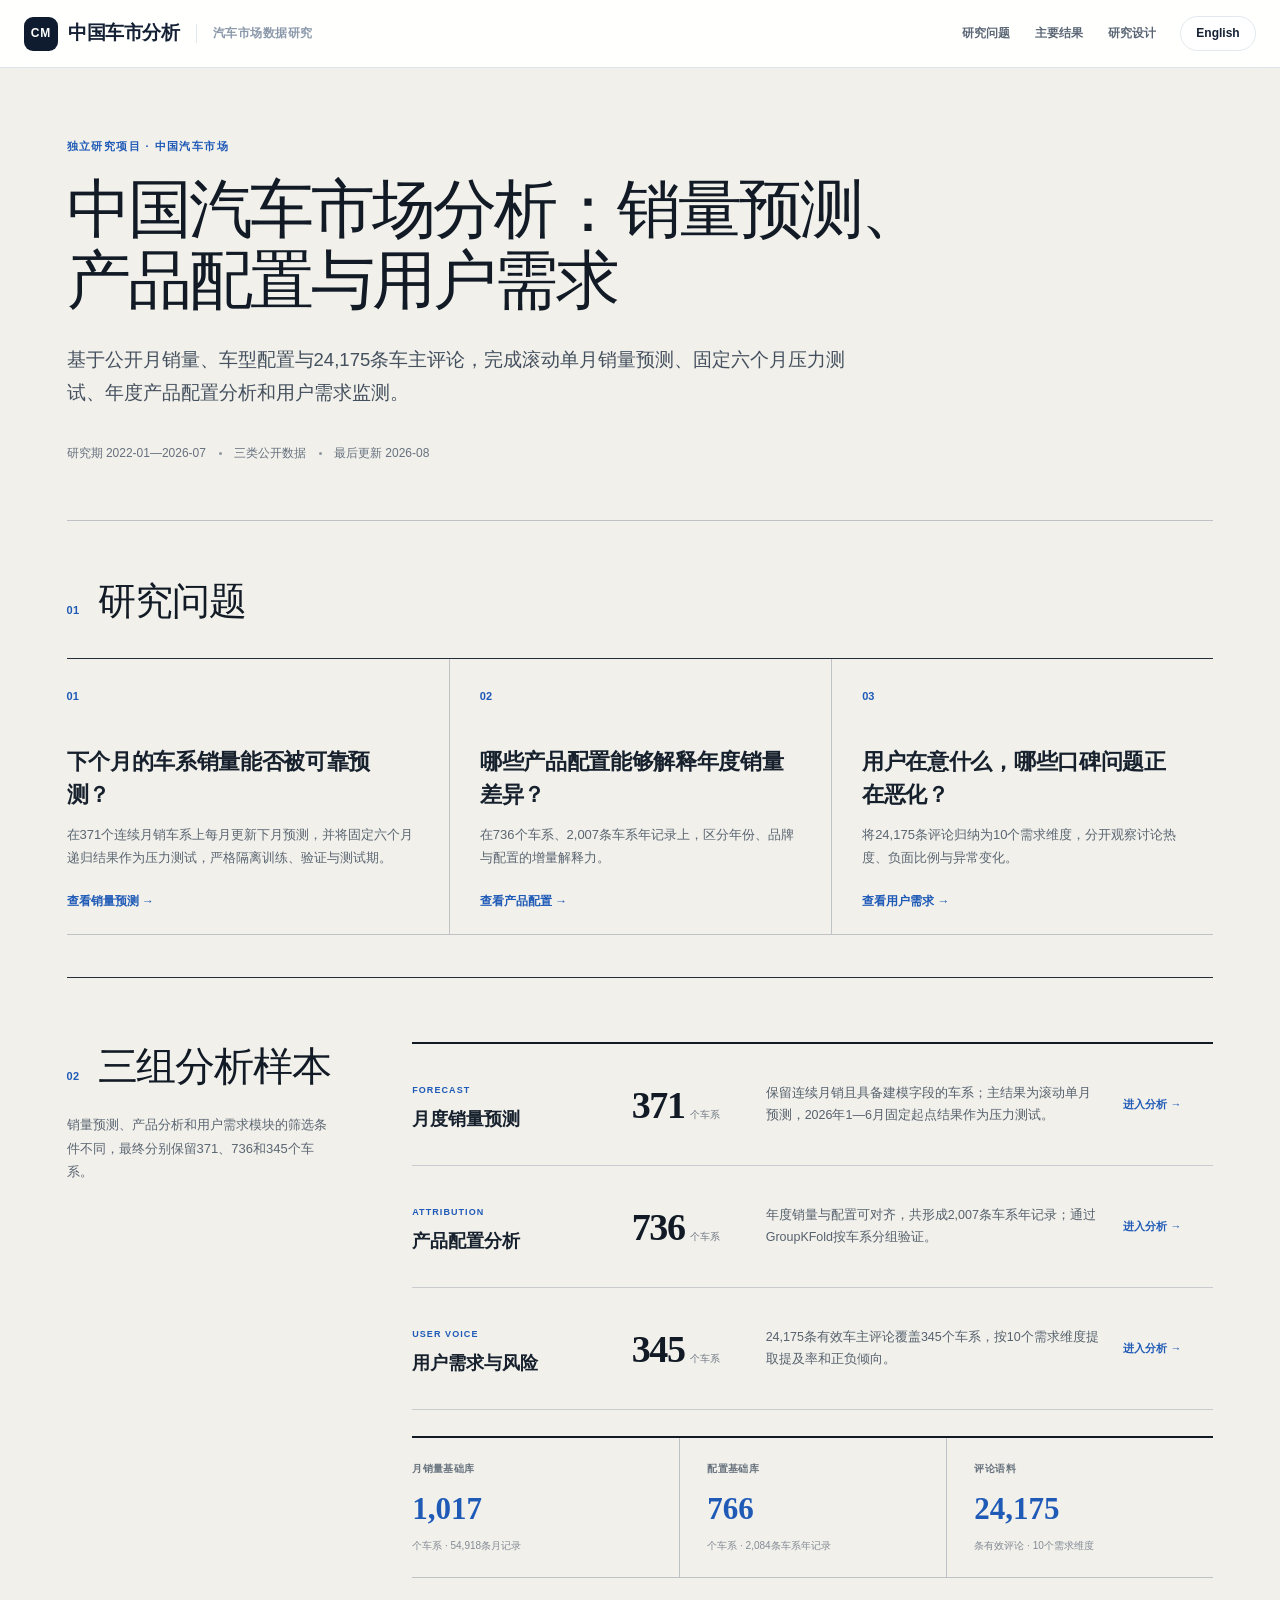
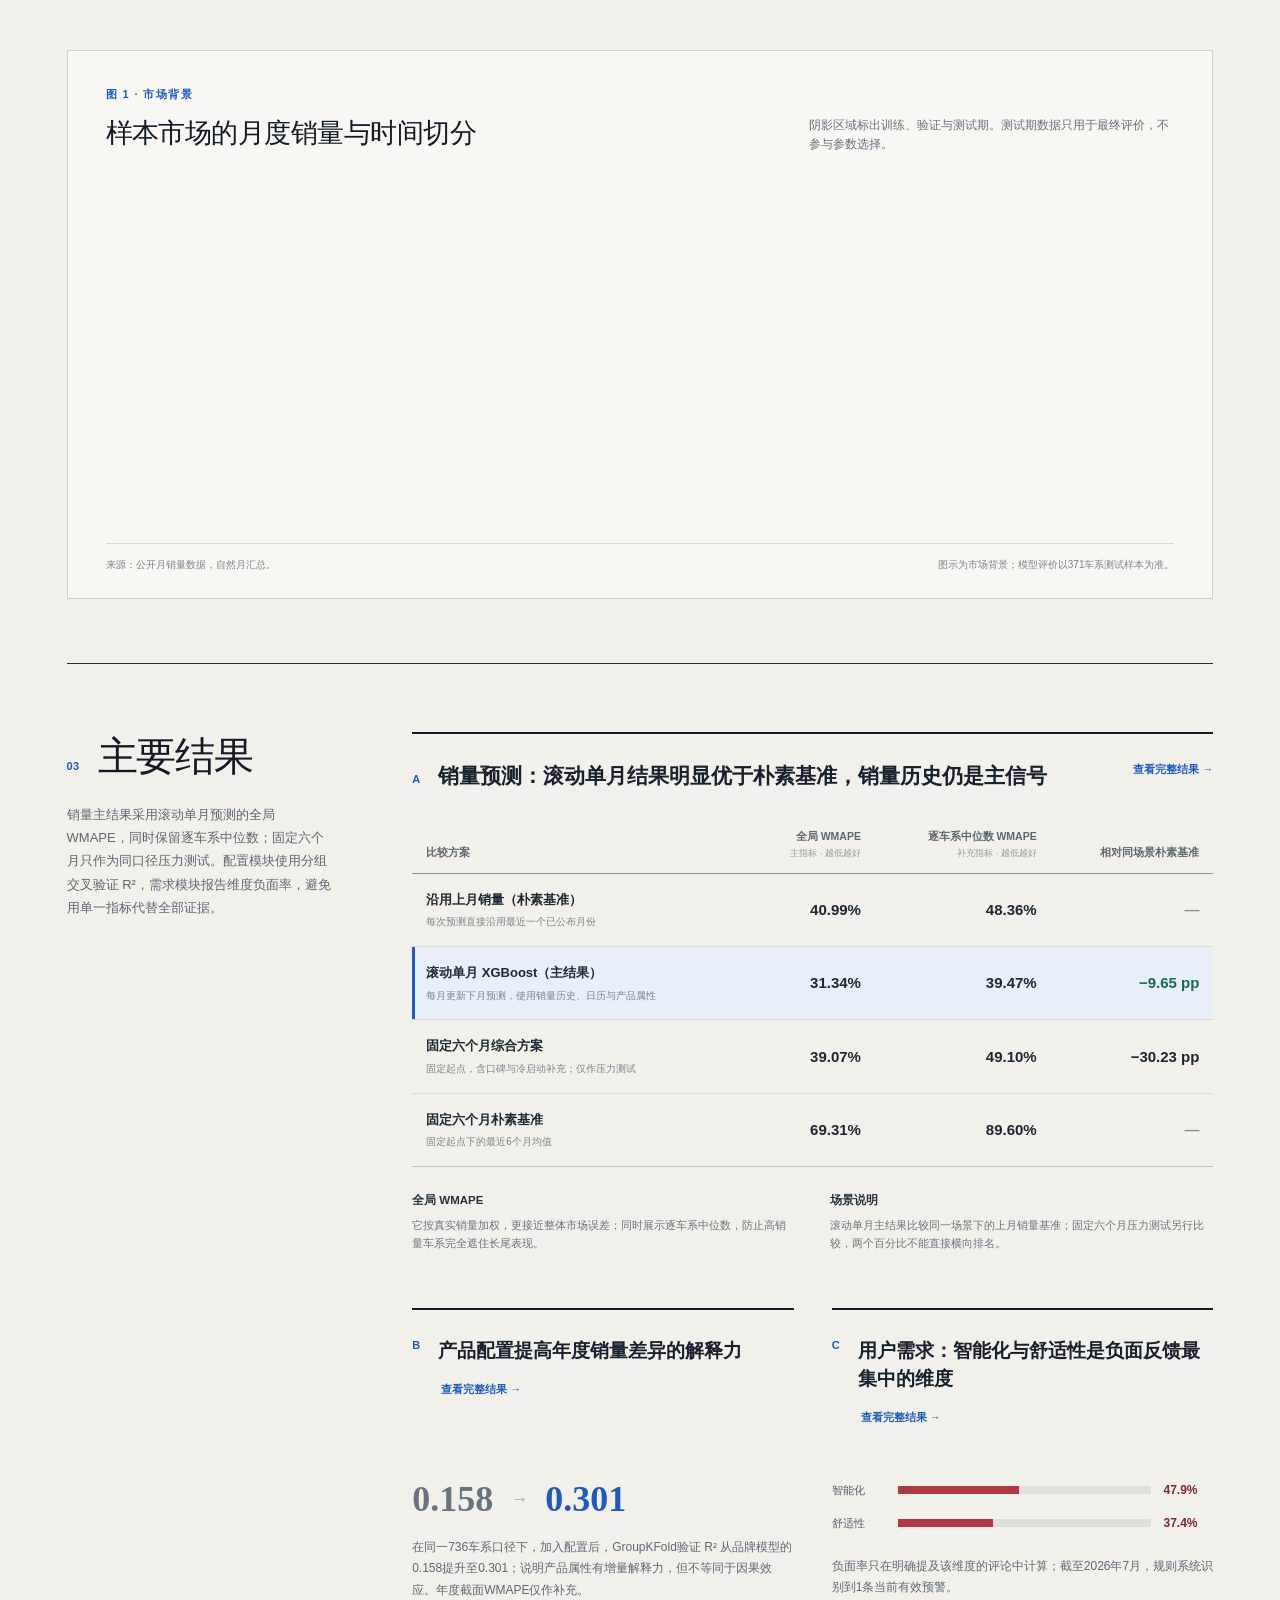
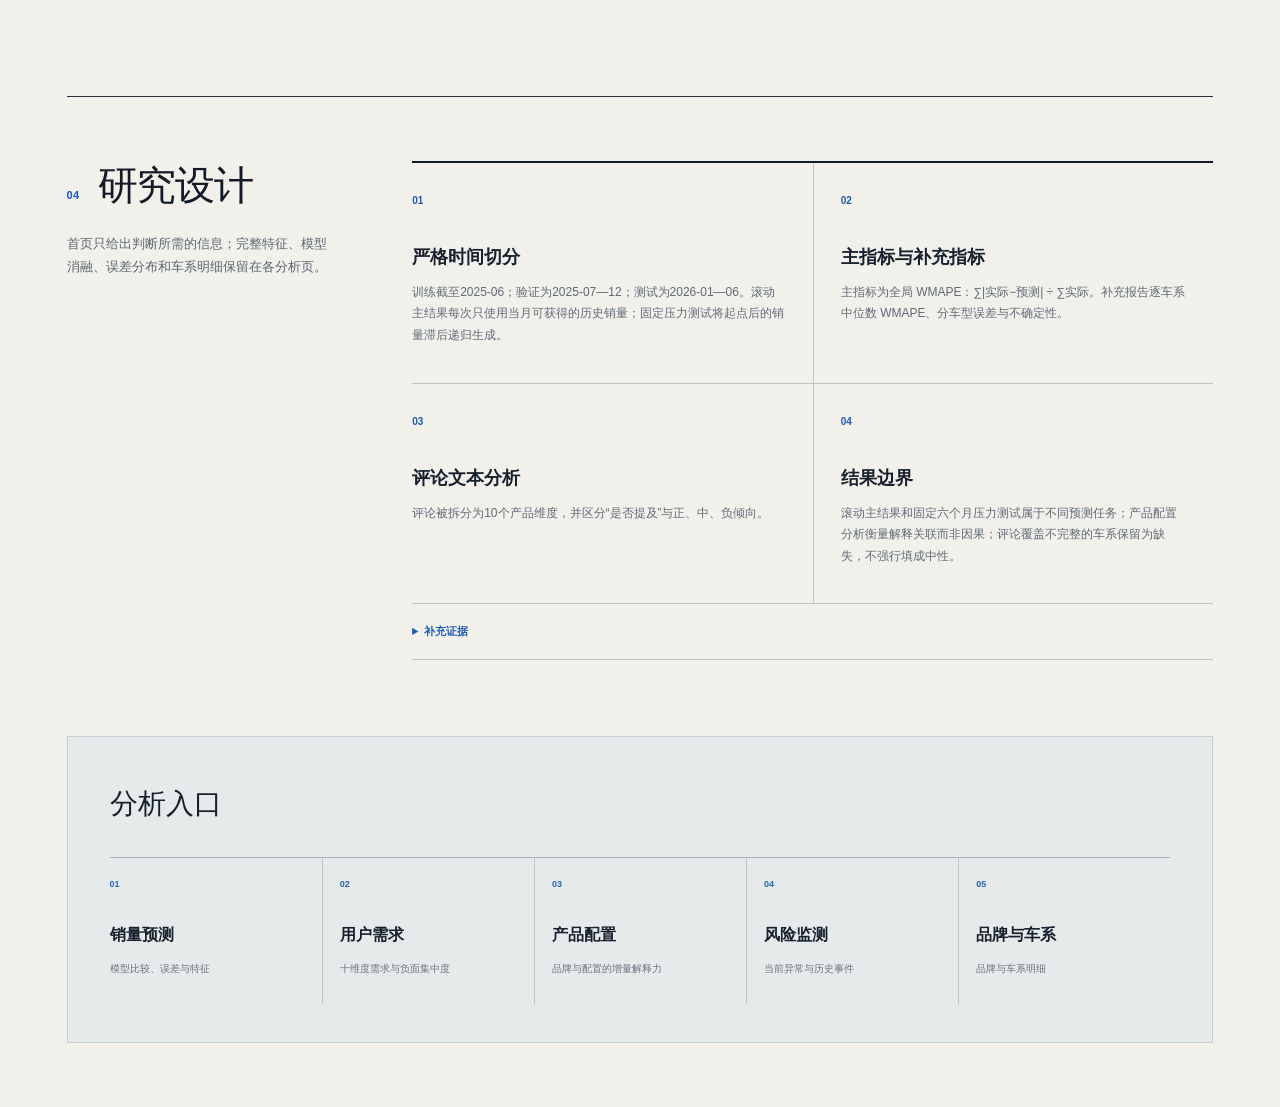
==== app/index.html @ b0cd70a8 "docs: align project outputs with rolling forecast results" ====
<!doctype html>
<html lang="zh-CN">
<head>
  <meta charset="utf-8">
  <meta name="viewport" content="width=device-width, initial-scale=1">
  <meta name="description" content="中国汽车市场分析：销量预测、产品配置与用户需求">
  <title>中国车市分析 · 决策概览</title>
  <link rel="stylesheet" href="static/css/style.css?v=20260829-1">
  <style>[data-i18n]{visibility:hidden}</style>
</head>
<body class="home-page">
  <header class="topbar">
    <div class="brand">中国车市分析</div>
    <div class="brand-sub" data-i18n="brand_sub">汽车市场数据研究</div>
    <div class="top-actions">
      <nav class="home-topnav" aria-label="Overview sections">
        <a href="#question-title" data-i18n="home_top_questions">研究问题</a>
        <a href="#results-title" data-i18n="home_top_results">主要结果</a>
        <a href="#method-title" data-i18n="home_top_methods">研究设计</a>
      </nav>
      <button id="langSwitch" class="lang-switch">English</button>
    </div>
  </header>
  <div class="layout">
    <nav class="sidebar" aria-label="Primary navigation"></nav>
    <main class="content home-content">
      <section class="home-intro" aria-labelledby="home-title">
        <div class="home-intro-copy">
          <p class="home-label" data-i18n="home_label">独立研究项目 · 中国汽车市场</p>
          <h1 id="home-title" data-i18n="home_title">中国汽车市场分析：销量预测、产品配置与用户需求</h1>
          <p class="home-deck" data-i18n="home_deck">基于公开月销量、车型配置与24,175条车主评论，完成滚动单月销量预测、固定六个月压力测试、年度产品配置分析和用户需求监测。</p>
          <div class="home-meta-line" aria-label="Project scope">
            <span data-i18n="home_meta_period">研究期 2022-01—2026-07</span>
            <span data-i18n="home_meta_sources">三类公开数据</span>
            <span data-i18n="home_meta_updated">最后更新 2026-08</span>
          </div>
        </div>
      </section>

      <section class="home-questions" aria-labelledby="question-title">
        <div class="home-section-heading">
          <h2 id="question-title"><span class="home-heading-no" aria-hidden="true">01</span><span data-i18n="home_questions_title">研究问题</span></h2>
        </div>
        <div class="home-question-grid">
          <a class="home-question" href="forecast.html">
            <span class="home-question-no">01</span>
            <h3 data-i18n="home_q1_title">下个月的车系销量能否被可靠预测？</h3>
            <p data-i18n="home_q1_body">在371个连续月销车系上每月更新下月预测，并将固定六个月递归结果作为压力测试，严格隔离训练、验证与测试期。</p>
            <span class="home-question-link" data-i18n="home_q1_link">查看销量预测 →</span>
          </a>
          <a class="home-question" href="attribution.html">
            <span class="home-question-no">02</span>
            <h3 data-i18n="home_q2_title">哪些产品配置能够解释年度销量差异？</h3>
            <p data-i18n="home_q2_body">在736个车系、2,007条车系年记录上，区分年份、品牌与配置的增量解释力。</p>
            <span class="home-question-link" data-i18n="home_q2_link">查看产品配置 →</span>
          </a>
          <a class="home-question" href="absa.html">
            <span class="home-question-no">03</span>
            <h3 data-i18n="home_q3_title">用户在意什么，哪些口碑问题正在恶化？</h3>
            <p data-i18n="home_q3_body">将24,175条评论归纳为10个需求维度，分开观察讨论热度、负面比例与异常变化。</p>
            <span class="home-question-link" data-i18n="home_q3_link">查看用户需求 →</span>
          </a>
        </div>
      </section>

      <section class="home-report-section" aria-labelledby="cohort-title">
        <div class="home-section-aside">
          <h2 id="cohort-title"><span class="home-heading-no" aria-hidden="true">02</span><span data-i18n="home_scope_title">三组分析样本</span></h2>
          <p data-i18n="home_scope_body">销量预测、产品分析和用户需求模块的筛选条件不同，最终分别保留371、736和345个车系。</p>
        </div>
        <div class="home-section-body">
          <div class="home-cohort-list">
            <article class="home-cohort-row">
              <div class="home-cohort-name"><span>FORECAST</span><h3 data-i18n="home_cohort_forecast">月度销量预测</h3></div>
              <div class="home-cohort-count"><strong id="cohort-forecast">—</strong><span data-i18n="home_series_unit">个车系</span></div>
              <p data-i18n="home_cohort_forecast_rule">保留连续月销且具备建模字段的车系；主结果为滚动单月预测，2026年1—6月固定起点结果作为压力测试。</p>
              <a href="forecast.html" data-i18n="home_read_analysis">进入分析 →</a>
            </article>
            <article class="home-cohort-row">
              <div class="home-cohort-name"><span>ATTRIBUTION</span><h3 data-i18n="home_cohort_attribution">产品配置分析</h3></div>
              <div class="home-cohort-count"><strong id="cohort-attribution">—</strong><span data-i18n="home_series_unit">个车系</span></div>
              <p data-i18n="home_cohort_attribution_rule">年度销量与配置可对齐，共形成2,007条车系年记录；通过GroupKFold按车系分组验证。</p>
              <a href="attribution.html" data-i18n="home_read_analysis">进入分析 →</a>
            </article>
            <article class="home-cohort-row">
              <div class="home-cohort-name"><span>USER VOICE</span><h3 data-i18n="home_cohort_reviews">用户需求与风险</h3></div>
              <div class="home-cohort-count"><strong id="cohort-reviews">—</strong><span data-i18n="home_series_unit">个车系</span></div>
              <p data-i18n="home_cohort_reviews_rule">24,175条有效车主评论覆盖345个车系，按10个需求维度提取提及率和正负倾向。</p>
              <a href="absa.html" data-i18n="home_read_analysis">进入分析 →</a>
            </article>
          </div>
          <div class="home-source-ledger" aria-label="Source data ledger">
            <div><span data-i18n="home_ledger_sales">月销量基础库</span><strong id="ledger-sales">—</strong><em data-i18n="home_ledger_sales_note">个车系 · 54,918条月记录</em></div>
            <div><span data-i18n="home_ledger_config">配置基础库</span><strong id="ledger-config">—</strong><em data-i18n="home_ledger_config_note">个车系 · 2,084条车系年记录</em></div>
            <div><span data-i18n="home_ledger_reviews">评论语料</span><strong id="ledger-review-count">—</strong><em data-i18n="home_ledger_reviews_note">条有效评论 · 10个需求维度</em></div>
          </div>
        </div>
      </section>

      <section class="home-figure" aria-labelledby="market-title">
        <div class="home-figure-head">
          <div>
            <p class="home-label" data-i18n="home_figure_label">图 1 · 市场背景</p>
            <h2 id="market-title" data-i18n="home_market_title">样本市场的月度销量与时间切分</h2>
          </div>
          <p data-i18n="home_market_note">阴影区域标出训练、验证与测试期。测试期数据只用于最终评价，不参与参数选择。</p>
        </div>
        <div id="chartTrend" class="home-chart" role="img" aria-label="Monthly sales with train validation and test periods"></div>
        <div class="home-figure-caption"><span data-i18n="home_market_source">来源：公开月销量数据，自然月汇总。</span><span data-i18n="home_market_scope">图示为市场背景；模型评价以371车系测试样本为准。</span></div>
      </section>

      <section class="home-report-section home-results" aria-labelledby="results-title">
        <div class="home-section-aside">
          <h2 id="results-title"><span class="home-heading-no" aria-hidden="true">03</span><span data-i18n="home_results_title">主要结果</span></h2>
          <p data-i18n="home_results_body">销量主结果采用滚动单月预测的全局 WMAPE，同时保留逐车系中位数；固定六个月只作为同口径压力测试。配置模块使用分组交叉验证 R²，需求模块报告维度负面率，避免用单一指标代替全部证据。</p>
        </div>
        <div class="home-section-body">
          <article class="home-result-block home-result-primary">
            <div class="home-result-heading">
              <div><span class="home-result-index">A</span><h3 data-i18n="home_result_forecast_title">销量预测：滚动单月结果明显优于朴素基准，销量历史仍是主信号</h3></div>
              <a href="forecast.html" data-i18n="home_view_detail">查看完整结果 →</a>
            </div>
            <div class="home-table-wrap">
              <table class="home-model-table">
                <thead><tr><th data-i18n="home_model_col">比较方案</th><th><span data-i18n="home_global_col">全局 WMAPE</span><small data-i18n="home_primary_lower">主指标 · 越低越好</small></th><th><span data-i18n="home_median_col">逐车系中位数 WMAPE</span><small data-i18n="home_supporting_lower">补充指标 · 越低越好</small></th><th data-i18n="home_change_col">相对基线</th></tr></thead>
                <tbody>
                  <tr><td><strong data-i18n="home_model_naive">沿用上月销量（朴素基准）</strong><span data-i18n="home_model_naive_note">每次预测直接沿用最近一个已公布月份</span></td><td id="model-naive-global">—</td><td id="model-naive-median">—</td><td class="home-neutral">—</td></tr>
                  <tr class="home-best-core"><td><strong data-i18n="home_model_baseline">滚动单月 XGBoost（主结果）</strong><span data-i18n="home_model_baseline_note">每月更新下月预测，使用销量历史、日历与产品属性</span></td><td id="model-base-global">—</td><td id="model-base-median">—</td><td id="model-base-gain">—</td></tr>
                  <tr><td><strong data-i18n="home_model_stress">固定六个月综合方案</strong><span data-i18n="home_model_stress_note">固定起点，含口碑与冷启动补充；仅作压力测试</span></td><td id="model-core-global">—</td><td id="model-core-median">—</td><td id="model-core-gain">—</td></tr>
                  <tr><td><strong data-i18n="home_model_stress_naive">固定六个月朴素基准</strong><span data-i18n="home_model_stress_naive_note">固定起点下的最近6个月均值</span></td><td id="model-cold-global">—</td><td id="model-cold-median">—</td><td class="home-neutral">—</td></tr>
                </tbody>
              </table>
            </div>
            <div class="home-metric-explain">
              <p><strong data-i18n="home_wmape_why">全局 WMAPE</strong><span data-i18n="home_wmape_answer">它按真实销量加权，更接近整体市场误差；同时展示逐车系中位数，防止高销量车系完全遮住长尾表现。</span></p>
              <p><strong data-i18n="home_uncertainty_title">场景说明</strong><span data-i18n="home_uncertainty_body">滚动单月主结果比较的是同一场景下的上月销量基准；固定六个月压力测试另行比较，两个百分比不能直接横向排名。</span></p>
            </div>
          </article>

          <div class="home-supporting-results">
            <article class="home-result-block">
              <div class="home-result-heading"><div><span class="home-result-index">B</span><h3 data-i18n="home_result_attr_title">产品配置提高年度销量差异的解释力</h3></div><a href="attribution.html" data-i18n="home_view_detail">查看完整结果 →</a></div>
              <div class="home-evidence-line"><strong>0.158</strong><span aria-hidden="true">→</span><strong class="accent">0.301</strong></div>
              <p data-i18n="home_result_attr_body">在同一736车系口径下，加入配置后，GroupKFold验证 R² 从品牌模型的0.158提升至0.301；说明产品属性有增量解释力，但不等同于因果效应。年度截面 WMAPE 仅作补充。</p>
            </article>
            <article class="home-result-block">
              <div class="home-result-heading"><div><span class="home-result-index">C</span><h3 data-i18n="home_result_need_title">用户需求：智能化与舒适性是负面反馈最集中的维度</h3></div><a href="absa.html" data-i18n="home_view_detail">查看完整结果 →</a></div>
              <div class="home-need-bars">
                <div><span data-i18n="home_intelligence">智能化</span><i><b style="width:47.9%"></b></i><strong>47.9%</strong></div>
                <div><span data-i18n="home_comfort">舒适性</span><i><b style="width:37.4%"></b></i><strong>37.4%</strong></div>
              </div>
              <p data-i18n="home_result_need_body">负面率只在明确提及该维度的评论中计算；截至2026年7月，规则系统识别到1条当前有效预警。</p>
            </article>
          </div>
        </div>
      </section>

      <section class="home-report-section home-methods" aria-labelledby="method-title">
        <div class="home-section-aside">
          <h2 id="method-title"><span class="home-heading-no" aria-hidden="true">04</span><span data-i18n="home_methods_title">研究设计</span></h2>
          <p data-i18n="home_methods_body">首页只给出判断所需的信息；完整特征、模型消融、误差分布和车系明细保留在各分析页。</p>
        </div>
        <div class="home-section-body">
          <div class="home-method-list">
            <article><span>01</span><h3 data-i18n="home_method_time">严格时间切分</h3><p data-i18n="home_method_time_body">训练截至2025-06；验证为2025-07—12；测试为2026-01—06。每个预测月只使用当月第一天前已经发布的评论。</p></article>
            <article><span>02</span><h3 data-i18n="home_method_metric">主指标与补充指标</h3><p data-i18n="home_method_metric_body">主指标为全局 WMAPE：∑|实际−预测| ÷ ∑实际。补充报告逐车系中位数 WMAPE、分车型误差与不确定性。</p></article>
            <article><span>03</span><h3 data-i18n="home_method_text">评论文本分析</h3><p data-i18n="home_method_text_body">评论被拆分为10个产品维度，并区分“是否提及”与正、中、负倾向。</p></article>
            <article><span>04</span><h3 data-i18n="home_method_limit">结果边界</h3><p data-i18n="home_method_limit_body">滚动主结果和固定六个月压力测试属于不同预测任务；产品配置分析衡量解释关联而非因果；评论覆盖不完整的车系保留为缺失，不强行填成中性。</p></article>
          </div>
          <details class="home-audit-note">
            <summary data-i18n="home_audit_summary">补充证据</summary>
            <div><p data-i18n="home_audit_text">固定六个月压力测试中的口碑增强点估计改善0.884个百分点；5,000次车系聚类重采样的95%区间为−0.284至2.108个百分点，区间跨0，因此不把它当作滚动主结果的稳定增益。</p></div>
          </details>
        </div>
      </section>

      <section class="home-directory" aria-labelledby="directory-title">
        <div><h2 id="directory-title" data-i18n="home_directory_title">分析入口</h2></div>
        <div class="home-directory-links">
          <a href="forecast.html"><span>01</span><strong data-i18n="nav_forecast">销量预测</strong><em data-i18n="home_dir_forecast">模型比较、误差与特征</em></a>
          <a href="absa.html"><span>02</span><strong data-i18n="nav_absa">用户需求</strong><em data-i18n="home_dir_absa">十维度需求与负面集中度</em></a>
          <a href="attribution.html"><span>03</span><strong data-i18n="nav_attribution">产品配置</strong><em data-i18n="home_dir_attr">品牌与配置的增量解释力</em></a>
          <a href="alerts.html"><span>04</span><strong data-i18n="nav_alerts">风险监测</strong><em data-i18n="home_dir_alerts">当前异常与历史事件</em></a>
          <a href="drilldown.html"><span>05</span><strong data-i18n="nav_drilldown">品牌与车系</strong><em data-i18n="home_dir_drill">品牌与车系明细</em></a>
        </div>
      </section>
    </main>
  </div>

  <script src="static/js/lib/echarts.min.js"></script>
  <script src="static/js/theme.js"></script>
  <script src="static/js/common.js?v=20260829-1"></script>
  <script src="static/js/i18n.js?v=20260829-1"></script>
  <script>
    try { window.I18N.apply(); } catch (e) {}
    document.querySelectorAll('[data-i18n]').forEach(function (el) { el.style.visibility = 'visible'; });
    var overviewData = null;
    var forecastData = null;
    var overviewChart = null;

    function setText(id, value) {
      var el = document.getElementById(id);
      if (el) el.textContent = value;
    }

    function pct(value) { return Number(value).toFixed(2) + '%'; }

    function renderOverview() {
      if (!overviewData) return;
      var d = overviewData;
      var k = d.kpis;
      setText('hero-wmape', k.forecast_wmape.toFixed(2));
      setText('cohort-forecast', formatNumber(k.eval_series));
      setText('cohort-attribution', formatNumber(k.attribution_series));
      setText('cohort-reviews', formatNumber(k.coverage_series));
      setText('ledger-sales', formatNumber(k.sales_series));
      setText('ledger-config', formatNumber(k.config_series));
      setText('ledger-review-count', formatNumber(k.review_count));
      setText('model-naive-global', pct(k.naive_wmape));
      setText('model-naive-median', pct(k.naive_median_wmape));
      setText('model-base-global', pct(k.baseline_wmape));
      setText('model-core-global', pct(k.fixed_stress_wmape));
      setText('model-core-median', pct(k.fixed_stress_median_wmape));
      setText('model-cold-global', pct(k.fixed_stress_naive_wmape));
      setText('model-cold-median', pct(k.fixed_stress_naive_median_wmape));
      setText('model-base-gain', '−' + (k.naive_wmape - k.baseline_wmape).toFixed(2) + ' pp');
      setText('model-core-gain', '−' + (k.fixed_stress_naive_wmape - k.fixed_stress_wmape).toFixed(2) + ' pp');

      if (forecastData) {
        var base = forecastData.models.find(function (x) { return x.scenario === 'rolling_primary'; });
        if (base) setText('model-base-median', pct(base.wmape_med));
      }

      if (!overviewChart) overviewChart = initChart('chartTrend');
      overviewChart.setOption({
        tooltip: tooltipStyle(),
        grid: baseGrid({ top: 48, bottom: 42, left: 58, right: 24 }),
        xAxis: Object.assign({ type: 'category', boundaryGap: false, data: d.monthly_trend.map(function (x) { return x.month; }), axisLabel: { interval: Math.max(0, Math.floor(d.monthly_trend.length / 8)), color: '#6b737d' } }, axisStyle()),
        yAxis: Object.assign({ type: 'value', name: window.CHINA_AUTO_MARKET.lang === 'en' ? 'Units' : '辆', nameTextStyle: { color: '#6b737d', padding: [0, 0, 0, -34] }, axisLabel: { formatter: function (v) { return window.CHINA_AUTO_MARKET.lang === 'en' ? (v / 1000).toFixed(0) + 'k' : (v / 10000).toFixed(0) + '万'; }, color: '#6b737d' } }, axisStyle()),
        series: [{
          name: window.CHINA_AUTO_MARKET.lang === 'en' ? 'Monthly sales' : '月销量', type: 'line', symbol: 'none', smooth: false,
          data: d.monthly_trend.map(function (x) { return x.sales; }), lineStyle: { width: 2.2, color: '#1f5ab7' },
          markArea: { silent: true, label: { color: '#5b6470', fontSize: 10, position: 'insideTop' }, data: [
            [{ name: window.CHINA_AUTO_MARKET.lang === 'en' ? 'TRAIN' : '训练', xAxis: d.monthly_trend[0].month, itemStyle: { color: 'rgba(31,90,183,.045)' } }, { xAxis: '2025-06' }],
            [{ name: window.CHINA_AUTO_MARKET.lang === 'en' ? 'VALIDATION' : '验证', xAxis: '2025-07', itemStyle: { color: 'rgba(196,137,35,.08)' } }, { xAxis: '2025-12' }],
            [{ name: window.CHINA_AUTO_MARKET.lang === 'en' ? 'TEST' : '测试', xAxis: '2026-01', itemStyle: { color: 'rgba(174,57,68,.07)' } }, { xAxis: '2026-06' }]
          ] }
        }]
      }, true);
    }

    Promise.all([loadJSON('overview'), loadJSON('forecast')]).then(function (data) {
      overviewData = data[0]; forecastData = data[1]; renderOverview();
    });
    window.__renderers.renderOverview = renderOverview;
  </script>
</body>
</html>
---- app/static/css/style.css ----
:root {
  --canvas: #f4f6f8;
  --paper: #ffffff;
  --ink: #142033;
  --muted: #65758b;
  --soft: #8b99aa;
  --line: #e3e8ee;
  --navy: #0f1c2f;
  --primary: #2878ff;
  --primary-soft: #eaf2ff;
  --cyan: #00a6a6;
  --positive: #36a269;
  --negative: #df5b63;
  --warning: #e7a53f;
  --shadow: 0 8px 30px rgba(29, 46, 68, .065);
  --sidebar: 226px;
  --topbar: 68px;
}

* { box-sizing: border-box; }
html { scroll-behavior: smooth; }
html, body {
  margin: 0;
  min-height: 100%;
  background: var(--canvas);
  color: var(--ink);
  font-family: -apple-system, BlinkMacSystemFont, "SF Pro Display", "PingFang SC",
               "Microsoft YaHei", "Segoe UI", Roboto, Helvetica, Arial, sans-serif;
  font-size: 15px;
  line-height: 1.58;
}
button, input, select { font: inherit; }

.topbar {
  position: sticky;
  top: 0;
  z-index: 40;
  height: var(--topbar);
  display: flex;
  align-items: center;
  gap: 16px;
  padding: 0 24px;
  background: rgba(255, 255, 255, .94);
  border-bottom: 1px solid rgba(216, 224, 232, .88);
  backdrop-filter: blur(14px);
}
.topbar .brand a { display: flex; align-items: center; gap: 10px; color: var(--ink); text-decoration: none; }
.brand-mark { width: 34px; height: 34px; display: grid; place-items: center; border-radius: 9px; background: var(--navy); color: #fff; font-size: 12px; font-weight: 800; letter-spacing: .07em; }
.brand-word { font-size: 19px; font-weight: 760; letter-spacing: -.02em; }
.brand-sub { padding-left: 16px; border-left: 1px solid var(--line); color: var(--soft); font-size: 12px; font-weight: 650; letter-spacing: .04em; }
.top-actions { display: flex; align-items: center; gap: 24px; margin-left: auto; }
.lang-switch { min-width: 76px; padding: 7px 13px; border: 1px solid var(--line); border-radius: 999px; background: var(--paper); color: var(--ink); cursor: pointer; font-size: 12px; font-weight: 650; transition: .18s ease; }
.lang-switch:hover { color: var(--primary); border-color: #a9c7ff; background: var(--primary-soft); }
.nav-toggle, .nav-overlay { display: none; }

.layout { display: flex; min-height: calc(100vh - var(--topbar)); }
.sidebar { position: sticky; top: var(--topbar); width: var(--sidebar); height: calc(100vh - var(--topbar)); flex: 0 0 var(--sidebar); display: flex; flex-direction: column; overflow: auto; padding: 24px 14px 18px; border-right: 1px solid #d0d6dc; background: #e8ecef; color: #203044; }
.nav-caption { padding: 0 12px 16px; color: #6d7b8a; font-size: 10px; font-weight: 750; letter-spacing: .12em; }
.nav-list { display: grid; gap: 5px; }
.sidebar a { min-height: 46px; display: flex; align-items: center; gap: 13px; padding: 0 12px; border: 1px solid transparent; border-radius: 8px; color: #4f6072; text-decoration: none; font-size: 14px; font-weight: 600; transition: .18s ease; }
.sidebar a:hover { background: rgba(31,90,183,.055); color: #173c66; }
.sidebar a.active { background: #d9e2ed; border-color: #bdcad8; color: #173c66; }
.nav-index { color: #7b8998; font-size: 11px; font-variant-numeric: tabular-nums; }
.sidebar a.active .nav-index { color: #1f5ab7; }
.nav-foot { margin-top: auto; display: flex; align-items: center; gap: 8px; padding: 15px 12px 0; border-top: 1px solid #ced5dc; color: #667689; font-size: 11px; }
.status-dot { width: 7px; height: 7px; border-radius: 50%; background: #45c98a; box-shadow: 0 0 0 4px rgba(69,201,138,.12); }

.content { width: calc(100% - var(--sidebar)); max-width: 1440px; padding: 34px 38px 64px; }
.page-head { display: flex; justify-content: space-between; gap: 28px; margin: 0 0 24px; }
.page-head-copy { max-width: 820px; }
.eyebrow { margin: 0 0 8px; color: #76a8ff; font-size: 11.5px; font-weight: 750; letter-spacing: .08em; }
.page-head h1 { margin: 0 0 9px; font-size: clamp(29px, 2.5vw, 36px); line-height: 1.22; letter-spacing: -.03em; }
.lead-text { max-width: 900px; margin: 0; color: #53657b; font-size: 14px; line-height: 1.7; }
.page-meta { display: flex; align-items: flex-start; gap: 8px; padding-top: 6px; }
.meta-pill, .trust-pill { display: inline-flex; align-items: center; gap: 6px; padding: 7px 11px; border: 1px solid var(--line); border-radius: 999px; background: rgba(255,255,255,.78); color: #53657b; font-size: 11.5px; font-weight: 650; white-space: nowrap; }
.meta-pill::before, .trust-pill::before { content: ''; width: 5px; height: 5px; border-radius: 50%; background: var(--positive); }

/* Internal analysis pages: compact data-product shell. */
.analysis-page { background: #f2f4f6; }
.analysis-content { max-width: 1480px; padding-top: 0; }
.analysis-header { display: grid; grid-template-columns: minmax(0, 1.45fr) minmax(390px, .72fr); gap: 54px; align-items: end; padding: 48px 0 32px; border-bottom: 1px solid #aeb7c1; }
.analysis-header-copy { max-width: 760px; }
.analysis-breadcrumb { margin: 0 0 18px; color: #2a65b7; font-size: 10px; font-weight: 800; letter-spacing: .11em; text-transform: uppercase; }
.analysis-header h1 { margin: 0; color: #121c28; font-size: clamp(34px, 3.5vw, 48px); font-weight: 720; line-height: 1.18; letter-spacing: -.035em; }
.analysis-header-copy > p:last-child { max-width: 720px; margin: 18px 0 0; color: #536171; font-size: 14px; line-height: 1.78; }
.analysis-protocol { display: grid; grid-template-columns: repeat(3, minmax(0, 1fr)); margin: 0; border-top: 2px solid #152131; border-bottom: 1px solid #b9c1ca; }
.analysis-protocol > div { min-height: 104px; padding: 17px 16px 15px 0; }
.analysis-protocol > div + div { padding-left: 16px; border-left: 1px solid #c4cbd2; }
.analysis-protocol dt { color: #74808d; font-size: 9.5px; font-weight: 700; }
.analysis-protocol dd { margin: 21px 0 0; color: #172331; font-size: 13px; font-weight: 700; white-space: normal; line-height: 1.25; }
.analysis-protocol dd strong { font-size: 23px; line-height: 1; font-variant-numeric: tabular-nums; }
.analysis-protocol dd span { margin-left: 4px; color: #77828e; font-size: 9px; font-weight: 600; }
.analysis-timeline { display: grid; grid-template-columns: 2fr .75fr .75fr; margin: 22px 0 28px; border: 1px solid #cbd2d9; background: #fff; }
.analysis-timeline > div { min-height: 74px; display: grid; grid-template-columns: auto minmax(120px, 1fr) auto; gap: 15px; align-items: center; padding: 15px 18px; }
.analysis-timeline > div + div { border-left: 1px solid #cbd2d9; }
.analysis-timeline span { color: #2a65b7; font-size: 9px; font-weight: 800; letter-spacing: .08em; }
.analysis-timeline strong { color: #253241; font-size: 12px; font-variant-numeric: tabular-nums; }
.analysis-timeline em { color: #84909c; font-size: 9px; font-style: normal; white-space: nowrap; }
.analysis-section { padding: 48px 0 54px; border-top: 1px solid #aeb7c1; }
.analysis-section-head { display: grid; grid-template-columns: 38px minmax(0, 1fr); gap: 18px; max-width: 920px; margin-bottom: 27px; }
.analysis-section-head > span { padding-top: 7px; color: #2a65b7; font-size: 10px; font-weight: 800; font-variant-numeric: tabular-nums; }
.analysis-section-head h2 { margin: 0; color: #152131; font-size: 27px; line-height: 1.3; letter-spacing: -.025em; }
.analysis-section-head p { max-width: 780px; margin: 8px 0 0; color: #667382; font-size: 12px; line-height: 1.72; }
.analysis-panel { min-width: 0; padding: 22px 23px 18px; border: 1px solid #cbd2d9; border-top: 2px solid #1c2a3b; background: #fff; }
.analysis-panel-head { display: flex; justify-content: space-between; gap: 22px; margin-bottom: 8px; }
.analysis-panel-head h3 { margin: 0; color: #1b2735; font-size: 15px; font-weight: 730; }
.analysis-panel-head p { max-width: 680px; margin: 5px 0 0; color: #7a8591; font-size: 10.5px; line-height: 1.65; }
.analysis-chart { width: 100%; height: 350px; }
.analysis-chart-tall { height: 410px; }
.analysis-grid-2 { display: grid; grid-template-columns: repeat(2, minmax(0, 1fr)); gap: 18px; }
.forecast-score-wrap { overflow-x: auto; margin-bottom: 22px; border-top: 2px solid #1c2a3b; border-bottom: 1px solid #aeb7c1; background: #fff; }
.forecast-score-table { width: 100%; min-width: 720px; border-collapse: collapse; }
.forecast-score-table th { padding: 11px 15px; border-bottom: 1px solid #aeb7c1; color: #737f8b; font-size: 9.5px; font-weight: 750; text-align: right; }
.forecast-score-table th:first-child { width: 46%; text-align: left; }
.forecast-score-table td { padding: 16px 15px; border-bottom: 1px solid #dde1e5; color: #1d2937; font-size: 15px; font-weight: 700; text-align: right; font-variant-numeric: tabular-nums; }
.forecast-score-table tbody tr:last-child td { border-bottom: 0; }
.forecast-score-table td:first-child { text-align: left; }
.forecast-score-table td:first-child strong { display: block; font-size: 12.5px; }
.forecast-score-table td:first-child span { display: block; margin-top: 4px; color: #7b8691; font-size: 9.5px; font-weight: 500; }
.forecast-primary-row td { background: #edf3fb; }
.forecast-primary-row td:first-child { box-shadow: inset 3px 0 #2a65b7; }
.forecast-primary-row td:last-child, #fc-score-cold-gain { color: #197052; }
.forecast-main-grid { display: grid; grid-template-columns: minmax(0, 1.48fr) minmax(270px, .52fr); gap: 18px; }
.analysis-reading { padding: 22px 21px; border-top: 2px solid #1c2a3b; border-bottom: 1px solid #b9c1ca; background: #e9edf1; }
.analysis-reading h3 { margin: 0 0 23px; color: #1c2937; font-size: 14px; }
.analysis-reading dl { margin: 0; }
.analysis-reading dl > div { padding: 17px 0; border-top: 1px solid #c5cbd2; }
.analysis-reading dl > div:first-child { border-top: 0; padding-top: 0; }
.analysis-reading dt { color: #2a65b7; font-size: 10px; font-weight: 750; }
.analysis-reading dd { margin: 6px 0 0; color: #5f6c79; font-size: 10.5px; line-height: 1.72; }
.forecast-signal-grid { display: grid; grid-template-columns: minmax(0, 1.5fr) minmax(290px, .5fr); gap: 18px; }
.forecast-signal-summary { border-top: 2px solid #1c2a3b; border-bottom: 1px solid #b9c1ca; }
.forecast-signal-summary > div { min-height: 137px; padding: 21px 4px 20px; }
.forecast-signal-summary > div + div { border-top: 1px solid #c4cbd2; }
.forecast-signal-summary span { display: block; color: #2a65b7; font-size: 9px; font-weight: 800; }
.forecast-signal-summary strong { display: block; margin: 15px 0 6px; color: #1d2937; font-size: 13px; }
.forecast-signal-summary p { margin: 0; color: #6a7682; font-size: 10.5px; line-height: 1.68; }
.forecast-evidence-strip { display: grid; grid-template-columns: repeat(3, minmax(0, 1fr)); margin-bottom: 20px; border-top: 2px solid #1c2a3b; border-bottom: 1px solid #aeb7c1; background: #fff; }
.forecast-evidence-strip > div { min-height: 130px; padding: 21px 22px; }
.forecast-evidence-strip > div + div { border-left: 1px solid #cbd2d9; }
.forecast-evidence-strip span { display: block; color: #74808c; font-size: 10px; }
.forecast-evidence-strip strong { display: block; margin-top: 20px; color: #1e5da9; font-size: 31px; line-height: 1; letter-spacing: -.035em; font-variant-numeric: tabular-nums; }
.forecast-evidence-strip small { margin-left: 4px; color: #6d7985; font-size: 10px; letter-spacing: 0; }
.forecast-evidence-strip > p { grid-column: 1 / -1; margin: 0; padding: 15px 22px; border-top: 1px solid #cbd2d9; background: #f5f7f8; color: #576573; font-size: 11px; line-height: 1.7; }
.analysis-method-note { margin-top: 18px; border-top: 1px solid #b9c1ca; border-bottom: 1px solid #b9c1ca; }
.analysis-method-note summary { padding: 15px 0; color: #2a65b7; cursor: pointer; font-size: 10.5px; font-weight: 720; }
.analysis-method-note p { max-width: 920px; margin: 0 0 13px; color: #687480; font-size: 10px; line-height: 1.75; }

/* User needs */
.needs-priority-grid { display: grid; grid-template-columns: minmax(0, 1.48fr) minmax(280px, .52fr); gap: 18px; }
.needs-findings { border-top: 2px solid #1c2a3b; border-bottom: 1px solid #b9c1ca; }
.needs-findings > div { min-height: 132px; padding: 21px 4px; }
.needs-findings > div + div { border-top: 1px solid #c4cbd2; }
.needs-findings span { display: block; color: #71808e; font-size: 9.5px; font-weight: 750; }
.needs-findings strong { display: block; margin: 16px 0 5px; color: #1d2937; font-family: Georgia, "Songti SC", serif; font-size: 27px; font-weight: 560; }
.needs-findings p { margin: 0; color: #6c7884; font-size: 10.5px; line-height: 1.68; }
.needs-findings .needs-finding-negative strong { color: #a23742; }
.needs-findings .needs-conclusion { padding: 17px 4px; border-top: 1px solid #c4cbd2; color: #465563; font-size: 10.5px; line-height: 1.75; }
.needs-change-grid { display: grid; grid-template-columns: minmax(0, 1.42fr) minmax(320px, .58fr); gap: 18px; }

/* Product specifications */
.product-evidence-strip { display: grid; grid-template-columns: repeat(3, minmax(0, 1fr)); margin-bottom: 20px; border-top: 2px solid #1c2a3b; border-bottom: 1px solid #aeb7c1; background: #fff; }
.product-evidence-strip > div { min-height: 120px; padding: 20px 22px; }
.product-evidence-strip > div + div { border-left: 1px solid #cbd2d9; }
.product-evidence-strip span { display: block; color: #74808c; font-size: 10px; }
.product-evidence-strip strong { display: inline-block; margin-top: 18px; color: #1e5da9; font-size: 31px; line-height: 1; letter-spacing: -.035em; font-variant-numeric: tabular-nums; }
.product-evidence-strip small { margin-left: 4px; color: #6d7985; font-size: 10px; }
.product-evidence-strip > p { grid-column: 1 / -1; margin: 0; padding: 14px 22px; border-top: 1px solid #cbd2d9; background: #f5f7f8; color: #576573; font-size: 11px; line-height: 1.7; }
.product-performance-grid { display: grid; grid-template-columns: minmax(0, 1.45fr) minmax(280px, .55fr); gap: 18px; }
.product-feature-grid { display: grid; grid-template-columns: minmax(0, 1.35fr) minmax(340px, .65fr); gap: 18px; }
.product-boundaries { display: grid; grid-template-columns: repeat(3, minmax(0, 1fr)); border-top: 2px solid #1c2a3b; border-bottom: 1px solid #b9c1ca; }
.product-boundaries > div { min-height: 190px; padding: 22px 25px 24px 0; }
.product-boundaries > div + div { padding-left: 25px; border-left: 1px solid #c4cbd2; }
.product-boundaries span { display: block; color: #2a65b7; font-size: 9.5px; font-weight: 800; }
.product-boundaries strong { display: block; margin: 28px 0 9px; color: #1d2937; font-size: 13px; }
.product-boundaries p { margin: 0; color: #64717e; font-size: 10.5px; line-height: 1.72; }

/* Risk monitor */
.alerts-current-grid { display: grid; grid-template-columns: minmax(0, 1.2fr) minmax(340px, .8fr); gap: 18px; }
.alerts-current-card { padding: 25px 25px 22px; border: 1px solid #cbd2d9; border-top: 3px solid #b83f49; background: #fff; }
.alerts-current-head { display: flex; align-items: flex-start; justify-content: space-between; gap: 20px; padding-bottom: 24px; border-bottom: 1px solid #d5dae0; }
.alerts-current-head span:first-child { color: #7a858f; font-size: 10px; }
.alerts-current-head h3 { margin: 9px 0 0; color: #182432; font-family: Georgia, "Songti SC", serif; font-size: 27px; font-weight: 560; }
.alerts-current-card dl { display: grid; grid-template-columns: repeat(4, minmax(0, 1fr)); margin: 0; }
.alerts-current-card dl > div { min-height: 92px; padding: 20px 15px 8px 0; }
.alerts-current-card dl > div + div { padding-left: 15px; border-left: 1px solid #d5dae0; }
.alerts-current-card dt { color: #7b8691; font-size: 9.5px; }
.alerts-current-card dd { margin: 14px 0 0; color: #23303e; font-size: 15px; font-weight: 730; font-variant-numeric: tabular-nums; }
.alerts-rule-card { padding: 24px; border-top: 2px solid #1c2a3b; border-bottom: 1px solid #b9c1ca; background: #e8edf1; }
.alerts-rule-card > span { color: #2a65b7; font-size: 10px; font-weight: 800; }
.alerts-rule-card > p { margin: 13px 0 20px; color: #455461; font-size: 11px; line-height: 1.72; }
.alerts-rule-steps { border-top: 1px solid #bec7cf; }
.alerts-rule-steps > div { display: grid; grid-template-columns: 27px 1fr; gap: 10px; padding: 11px 0; border-bottom: 1px solid #c8d0d7; }
.alerts-rule-steps b { color: #2a65b7; font-size: 9px; }
.alerts-rule-steps span { color: #5a6875; font-size: 10px; }
.alerts-rule-card .alerts-conclusion { margin: 18px 0 0; color: #64717e; font-size: 10px; }
.alerts-history-strip { display: grid; grid-template-columns: repeat(3, minmax(0, 1fr)); margin-bottom: 18px; border-top: 2px solid #1c2a3b; border-bottom: 1px solid #aeb7c1; background: #fff; }
.alerts-history-strip > div { min-height: 98px; padding: 19px 22px; }
.alerts-history-strip > div + div { border-left: 1px solid #cbd2d9; }
.alerts-history-strip span { display: block; color: #74808c; font-size: 10px; }
.alerts-history-strip strong { display: block; margin-top: 13px; color: #263442; font-size: 24px; font-variant-numeric: tabular-nums; }
.alerts-table-panel { padding: 16px; border: 1px solid #cbd2d9; border-top: 2px solid #1c2a3b; background: #fff; }
.alerts-table-panel .tbl-wrap { max-height: 520px; border-radius: 0; }

/* Brand and series explorer */
.explorer-tabs { display: flex; gap: 0; margin-top: 24px; border-bottom: 1px solid #aeb7c1; }
.explorer-tabs .tab-btn { min-width: 150px; padding: 15px 22px 13px; border: 0; border-bottom: 3px solid transparent; border-radius: 0; background: transparent; color: #6f7b87; cursor: pointer; font-size: 14px; font-weight: 700; }
.explorer-tabs .tab-btn.active { border-bottom-color: #2a65b7; background: transparent; color: #1f5ca9; box-shadow: none; }
.explorer-filter-section { border-top: 0; }
.explorer-filter-panel { display: grid; grid-template-columns: 120px minmax(280px, 480px) 1fr; gap: 18px; align-items: center; padding: 22px 24px; border: 1px solid #cbd2d9; border-top: 2px solid #1c2a3b; background: #fff; }
.explorer-filter-panel label { color: #273544; font-size: 14px; font-weight: 730; }
.explorer-filter-panel select, .explorer-filter-panel input { width: 100%; min-height: 48px; padding: 11px 13px; border: 1px solid #bfc9d3; border-radius: 3px; outline: 0; background: #fff; color: #172331; font-size: 15px; }
.explorer-filter-panel select:focus, .explorer-filter-panel input:focus { border-color: #2a65b7; box-shadow: 0 0 0 3px rgba(42,101,183,.1); }
.explorer-filter-meta { color: #74808c; font-size: 11px; }
.explorer-series-filter { grid-template-columns: repeat(3, minmax(190px, 1fr)) auto; align-items: end; }
.explorer-series-filter > div { display: grid; gap: 7px; }
.explorer-data-notes { display: flex; flex-wrap: wrap; gap: 8px 25px; padding: 12px 1px 0; color: #75818d; font-size: 10px; }
.explorer-data-notes span::before { content: '—'; margin-right: 7px; color: #2a65b7; }
.explorer-click-hint { margin: 0 0 4px; color: #2a65b7; font-size: 10px; font-weight: 650; }

@media (max-width: 1100px) {
  .analysis-header { grid-template-columns: 1fr; gap: 28px; }
  .analysis-protocol { max-width: 680px; }
  .analysis-timeline { grid-template-columns: 1fr; }
  .analysis-timeline > div + div { border-left: 0; border-top: 1px solid #cbd2d9; }
  .forecast-main-grid, .forecast-signal-grid { grid-template-columns: 1fr; }
  .analysis-reading dl { display: grid; grid-template-columns: repeat(3, minmax(0, 1fr)); gap: 20px; }
  .analysis-reading dl > div, .analysis-reading dl > div:first-child { padding: 0; border-top: 0; }
  .forecast-signal-summary { display: grid; grid-template-columns: repeat(3, minmax(0, 1fr)); }
  .forecast-signal-summary > div { min-height: 0; padding: 20px; }
  .forecast-signal-summary > div + div { border-top: 0; border-left: 1px solid #c4cbd2; }
  .needs-priority-grid, .needs-change-grid, .product-performance-grid, .product-feature-grid, .alerts-current-grid { grid-template-columns: 1fr; }
  .needs-findings { display: grid; grid-template-columns: repeat(2, minmax(0, 1fr)); }
  .needs-findings > div + div { padding-left: 20px; border-top: 0; border-left: 1px solid #c4cbd2; }
  .needs-findings .needs-conclusion { grid-column: 1 / -1; padding: 17px 4px; border-left: 0; border-top: 1px solid #c4cbd2; }
  .explorer-series-filter { grid-template-columns: repeat(2, minmax(220px, 1fr)); }
  .explorer-series-filter .explorer-filter-meta { align-self: center; }
}

.hero { position: relative; overflow: hidden; display: grid; grid-template-columns: minmax(0, 1.6fr) minmax(280px, .8fr); min-height: 262px; margin-bottom: 18px; border-radius: 16px; background: var(--navy); color: #fff; box-shadow: 0 22px 55px rgba(15, 28, 47, .16); }
.hero::after { content: ''; position: absolute; right: -70px; top: -110px; width: 360px; height: 360px; border-radius: 50%; border: 80px solid rgba(40,120,255,.08); }
.hero-copy { position: relative; z-index: 1; padding: 34px 38px; }
.hero .eyebrow { color: #72a7ff; }
.hero h1 { max-width: 720px; margin: 0 0 14px; font-size: clamp(32px, 3.4vw, 42px); line-height: 1.16; letter-spacing: -.035em; }
.hero .lead-text { max-width: 720px; color: #b7c5d6; font-size: 14px; line-height: 1.72; }
.split-strip { display: flex; flex-wrap: wrap; gap: 7px; margin-top: 25px; }
.split-chip { padding: 7px 10px; border: 1px solid rgba(255,255,255,.13); border-radius: 6px; background: rgba(255,255,255,.05); color: #aebed1; font-size: 11px; }
.split-chip b { color: #fff; font-weight: 650; }
.hero-result { position: relative; z-index: 1; display: flex; flex-direction: column; justify-content: center; margin: 20px; padding: 28px; border: 1px solid rgba(255,255,255,.1); border-radius: 14px; background: rgba(255,255,255,.055); backdrop-filter: blur(8px); }
.result-label { color: #9fb2c9; font-size: 11px; font-weight: 700; letter-spacing: .05em; }
.result-value { margin: 5px 0 0; font-size: clamp(48px, 6vw, 72px); font-weight: 780; line-height: 1; letter-spacing: -.06em; font-variant-numeric: tabular-nums; }
.result-value small { color: #71a6ff; font-size: 22px; letter-spacing: 0; }
.result-delta { display: inline-flex; width: fit-content; margin-top: 15px; padding: 6px 9px; border-radius: 6px; background: rgba(69,201,138,.12); color: #8ce6b8; font-size: 12px; font-weight: 650; }
.result-note { margin-top: 9px; color: #9aadc3; font-size: 11px; }

/* Overview: editorial research-report direction. Scoped to the homepage. */
.home-page { background: #f1f0eb; }
.home-page .sidebar { display: none; }
.home-page .content { width: 100%; max-width: 1440px; margin: 0 auto; padding: 0 clamp(34px, 5.2vw, 76px) 64px; }
.home-topnav { display: flex; align-items: center; gap: 25px; }
.home-topnav a { color: #596573; font-size: 11.5px; font-weight: 650; text-decoration: none; }
.home-topnav a:hover { color: #1f5ab7; }
.home-intro { padding: 70px 0 58px; border-bottom: 1px solid #bfc3c7; }
.home-intro-copy { max-width: 1040px; }
.home-label { margin: 0 0 19px; color: #1f5ab7; font-size: 11px; font-weight: 780; letter-spacing: .13em; text-transform: uppercase; }
.home-intro h1 { max-width: 860px; margin: 0; color: #111a25; font-family: Georgia, "Songti SC", "STSong", serif; font-size: clamp(43px, 5vw, 68px); font-weight: 560; line-height: 1.11; letter-spacing: -.045em; }
.home-deck { max-width: 800px; margin: 27px 0 0; color: #44505e; font-size: clamp(16px, 1.45vw, 19px); line-height: 1.78; }
.home-meta-line { display: flex; flex-wrap: wrap; gap: 9px 28px; margin-top: 34px; color: #66717d; font-size: 12px; font-variant-numeric: tabular-nums; }
.home-meta-line span + span { position: relative; }
.home-meta-line span + span::before { content: ''; position: absolute; left: -15px; top: .7em; width: 3px; height: 3px; border-radius: 50%; background: #8d969f; }
.home-questions { padding: 50px 0 42px; }
.home-section-heading { margin-bottom: 27px; }
.home-section-heading h2 { display: flex; align-items: baseline; gap: 18px; margin: 0; color: #111a25; font-family: Georgia, "Songti SC", "STSong", serif; font-size: clamp(27px, 3vw, 38px); font-weight: 560; letter-spacing: -.025em; }
.home-heading-no { flex: 0 0 auto; color: #1f5ab7; font-family: -apple-system, BlinkMacSystemFont, "Segoe UI", sans-serif; font-size: 11px; font-weight: 800; letter-spacing: .04em; }
.home-question-grid { display: grid; grid-template-columns: repeat(3, minmax(0, 1fr)); border-top: 1px solid #252e38; border-bottom: 1px solid #bfc3c7; }
.home-question { position: relative; min-height: 275px; padding: 24px 30px 26px 0; color: inherit; text-decoration: none; transition: background .18s ease, color .18s ease; }
.home-question + .home-question { padding-left: 30px; border-left: 1px solid #bfc3c7; }
.home-question-no { color: #1f5ab7; font-size: 11px; font-weight: 780; font-variant-numeric: tabular-nums; }
.home-question h3 { max-width: 340px; margin: 39px 0 13px; color: #17212d; font-family: Georgia, "Songti SC", "STSong", serif; font-size: 22px; font-weight: 600; line-height: 1.48; letter-spacing: -.015em; }
.home-question p { max-width: 350px; margin: 0; color: #5b6672; font-size: 13px; line-height: 1.75; }
.home-question-link { position: absolute; left: 0; bottom: 24px; color: #1f5ab7; font-size: 12px; font-weight: 700; }
.home-question + .home-question .home-question-link { left: 30px; }
.home-question:hover { background: #e7eaf0; }
.home-report-section { display: grid; grid-template-columns: minmax(210px, .52fr) minmax(0, 1.55fr); gap: clamp(36px, 6vw, 94px); padding: 64px 0; border-top: 1px solid #252e38; }
.home-section-aside { max-width: 310px; }
.home-section-aside h2 { display: flex; align-items: baseline; gap: 18px; margin: 0 0 20px; color: #111a25; font-family: Georgia, "Songti SC", "STSong", serif; font-size: clamp(29px, 3.1vw, 42px); font-weight: 560; line-height: 1.28; letter-spacing: -.03em; }
.home-section-aside > p:last-child { margin: 0; color: #5b6672; font-size: 13px; line-height: 1.8; }
.home-section-body { min-width: 0; }
.home-cohort-list { border-top: 2px solid #111a25; }
.home-cohort-row { display: grid; grid-template-columns: minmax(150px, .82fr) minmax(110px, .42fr) minmax(260px, 1.4fr) 90px; gap: 24px; align-items: center; min-height: 122px; border-bottom: 1px solid #c8ccd0; }
.home-cohort-name > span { color: #1f5ab7; font-size: 9px; font-weight: 800; letter-spacing: .12em; }
.home-cohort-name h3 { margin: 5px 0 0; color: #17212d; font-family: Georgia, "Songti SC", "STSong", serif; font-size: 18px; font-weight: 600; }
.home-cohort-count { white-space: nowrap; }
.home-cohort-count strong { color: #111a25; font-family: Georgia, "Songti SC", "STSong", serif; font-size: 38px; font-weight: 550; line-height: 1; letter-spacing: -.035em; font-variant-numeric: tabular-nums; }
.home-cohort-count span { margin-left: 5px; color: #717b85; font-size: 10px; }
.home-cohort-row > p { margin: 0; color: #56616d; font-size: 12.5px; line-height: 1.72; }
.home-cohort-row > a, .home-result-heading > a { color: #1f5ab7; font-size: 11px; font-weight: 700; text-decoration: none; white-space: nowrap; }
.home-cohort-row > a:hover, .home-result-heading > a:hover { text-decoration: underline; text-underline-offset: 4px; }
.home-source-ledger { display: grid; grid-template-columns: repeat(3, minmax(0, 1fr)); margin-top: 26px; border-top: 2px solid #111a25; border-bottom: 1px solid #bdc2c7; color: #111a25; }
.home-source-ledger > div { min-height: 132px; padding: 23px 27px 21px 0; }
.home-source-ledger > div + div { padding-left: 27px; border-left: 1px solid #bdc2c7; }
.home-source-ledger span { display: block; color: #68737e; font-size: 10px; font-weight: 750; letter-spacing: .04em; }
.home-source-ledger strong { display: block; margin: 16px 0 8px; color: #1f5ab7; font-family: Georgia, "Songti SC", "STSong", serif; font-size: 31px; font-weight: 550; line-height: 1; font-variant-numeric: tabular-nums; }
.home-source-ledger em { color: #838b94; font-size: 10px; font-style: normal; }
.home-figure { margin: 8px 0 64px; padding: 35px 38px 25px; border: 1px solid #cfd2d5; background: #f8f7f3; }
.home-figure-head { display: grid; grid-template-columns: minmax(0, 1fr) minmax(260px, .55fr); gap: 40px; align-items: end; }
.home-figure-head .home-label { margin-bottom: 9px; }
.home-figure-head h2 { margin: 0; color: #111a25; font-family: Georgia, "Songti SC", "STSong", serif; font-size: 27px; font-weight: 560; letter-spacing: -.02em; }
.home-figure-head > p { margin: 0; color: #66717d; font-size: 11.5px; line-height: 1.7; }
.home-chart { width: 100%; height: 370px; margin-top: 18px; }
.home-figure-caption { display: flex; justify-content: space-between; gap: 25px; padding-top: 13px; border-top: 1px solid #d7d9db; color: #7b838d; font-size: 10px; }
.home-results { padding-top: 68px; }
.home-result-block { padding: 27px 0 31px; border-top: 2px solid #111a25; }
.home-result-heading { display: flex; align-items: flex-start; justify-content: space-between; gap: 30px; margin-bottom: 24px; }
.home-result-heading > div { display: flex; align-items: baseline; gap: 18px; }
.home-result-index { color: #1f5ab7; font-size: 11px; font-weight: 800; }
.home-result-heading h3 { max-width: 680px; margin: 0; color: #17212d; font-family: Georgia, "Songti SC", "STSong", serif; font-size: 21px; font-weight: 600; line-height: 1.48; }
.home-table-wrap { overflow-x: auto; border-bottom: 1px solid #bdc2c7; }
.home-model-table { width: 100%; border-collapse: collapse; font-size: 12px; }
.home-model-table th { padding: 12px 14px; border-bottom: 1px solid #87909a; color: #5c6773; font-size: 10.5px; font-weight: 750; text-align: right; vertical-align: bottom; }
.home-model-table th:first-child { width: 42%; text-align: left; }
.home-model-table th small { display: block; margin-top: 2px; color: #949ba3; font-size: 9px; font-weight: 500; }
.home-model-table td { padding: 16px 14px; border-bottom: 1px solid #d9dcdf; color: #1d2834; font-size: 15px; font-weight: 650; text-align: right; font-variant-numeric: tabular-nums; }
.home-model-table tbody tr:last-child td { border-bottom: 0; }
.home-model-table td:first-child { text-align: left; }
.home-model-table td:first-child strong { display: block; font-size: 13px; }
.home-model-table td:first-child span { display: block; margin-top: 4px; color: #7a838d; font-size: 10px; font-weight: 500; }
.home-model-table tr.home-best-core td { background: #e9eff8; }
.home-model-table tr.home-best-core td:first-child { box-shadow: inset 3px 0 #1f5ab7; }
.home-model-table tr.home-best-core td:last-child, #model-cold-gain { color: #176b54; }
.home-neutral { color: #8a929b !important; }
.home-metric-explain { display: grid; grid-template-columns: repeat(2, minmax(0, 1fr)); gap: 34px; padding: 24px 0 0; }
.home-metric-explain p { margin: 0; color: #69737e; font-size: 11px; line-height: 1.7; }
.home-metric-explain strong { display: block; margin-bottom: 5px; color: #26313d; font-size: 11.5px; }
.home-supporting-results { display: grid; grid-template-columns: repeat(2, minmax(0, 1fr)); gap: 38px; margin-top: 24px; }
.home-supporting-results .home-result-block { min-width: 0; }
.home-supporting-results .home-result-heading { display: block; min-height: 120px; }
.home-supporting-results .home-result-heading > div { align-items: flex-start; }
.home-supporting-results .home-result-heading h3 { font-size: 19px; }
.home-supporting-results .home-result-heading > a { display: inline-block; margin: 16px 0 0 29px; }
.home-evidence-line { display: flex; align-items: center; gap: 17px; margin: 15px 0 20px; }
.home-evidence-line strong { color: #69737e; font-family: Georgia, serif; font-size: 36px; font-weight: 550; line-height: 1; font-variant-numeric: tabular-nums; }
.home-evidence-line strong.accent { color: #1f5ab7; }
.home-evidence-line span { color: #a2a9b0; font-size: 18px; }
.home-result-block > p { margin: 0; color: #5d6874; font-size: 12px; line-height: 1.78; }
.home-need-bars { display: grid; gap: 14px; margin: 13px 0 23px; }
.home-need-bars > div { display: grid; grid-template-columns: 54px minmax(0, 1fr) 50px; gap: 12px; align-items: center; color: #4f5a66; font-size: 11px; }
.home-need-bars i { height: 8px; overflow: hidden; background: #dedfdd; }
.home-need-bars b { display: block; height: 100%; background: #ae3944; }
.home-need-bars strong { color: #7e2831; font-size: 12px; font-variant-numeric: tabular-nums; }
.home-method-list { display: grid; grid-template-columns: repeat(2, minmax(0, 1fr)); border-top: 2px solid #111a25; border-bottom: 1px solid #bdc2c7; }
.home-method-list article { min-height: 220px; padding: 24px 27px 28px 0; }
.home-method-list article:nth-child(even) { padding-left: 27px; border-left: 1px solid #bdc2c7; }
.home-method-list article:nth-child(n+3) { border-top: 1px solid #bdc2c7; }
.home-method-list article > span { color: #1f5ab7; font-size: 10px; font-weight: 800; }
.home-method-list h3 { margin: 32px 0 11px; color: #17212d; font-family: Georgia, "Songti SC", "STSong", serif; font-size: 18px; font-weight: 600; }
.home-method-list p { margin: 0; color: #606b76; font-size: 12px; line-height: 1.78; }
.home-audit-note { border-bottom: 1px solid #bdc2c7; }
.home-audit-note summary { padding: 19px 0; color: #1f5ab7; cursor: pointer; font-size: 11px; font-weight: 720; }
.home-audit-note div { max-width: 820px; padding: 0 0 22px; }
.home-audit-note p { margin: 0; color: #69737e; font-size: 11px; line-height: 1.8; }
.home-directory { --directory-line: rgba(17,26,37,.17); margin: 12px 0 0; padding: 45px 42px 38px; border: 1px solid #c8cdd1; background: #e7eaeb; color: #17212d; }
.home-directory > div:first-child { margin-bottom: 30px; }
.home-directory h2 { margin: 0; font-family: Georgia, "Songti SC", "STSong", serif; font-size: 28px; font-weight: 550; }
.home-directory-links { display: grid; grid-template-columns: repeat(5, minmax(0, 1fr)); border-top: 1px solid rgba(17,26,37,.28); }
.home-directory-links a { min-height: 146px; padding: 19px 17px 17px 0; color: #17212d; text-decoration: none; transition: background .18s ease; }
.home-directory-links a + a { padding-left: 17px; border-left: 1px solid var(--directory-line); }
.home-directory-links span { display: block; color: #2a65b7; font-size: 9px; font-weight: 800; }
.home-directory-links strong { display: block; margin: 31px 0 8px; font-family: Georgia, "Songti SC", "STSong", serif; font-size: 16px; font-weight: 600; }
.home-directory-links em { color: #68737f; font-size: 9.5px; font-style: normal; }
.home-directory-links a:hover { background: rgba(255,255,255,.42); }
.home-directory-links a:hover strong { color: #1f5ab7; }

@media (max-width: 1100px) {
  .home-question { min-height: 300px; }
  .home-report-section { grid-template-columns: minmax(180px, .42fr) minmax(0, 1.58fr); gap: 42px; }
  .home-cohort-row { grid-template-columns: minmax(130px, .7fr) 95px minmax(220px, 1.3fr); gap: 18px; }
  .home-cohort-row > a { grid-column: 3; margin-top: -23px; }
  .home-directory-links { grid-template-columns: repeat(3, minmax(0, 1fr)); }
  .home-directory-links a:nth-child(4) { padding-left: 0; border-left: 0; border-top: 1px solid var(--directory-line); }
  .home-directory-links a:nth-child(5) { border-top: 1px solid var(--directory-line); }
}

.kpi-grid { display: grid; grid-template-columns: repeat(4, minmax(0, 1fr)); gap: 14px; margin-bottom: 18px; }
.kpi { min-height: 124px; padding: 20px 21px; border: 1px solid var(--line); border-radius: 12px; background: var(--paper); box-shadow: var(--shadow); }
.kpi-val { color: var(--ink); font-size: 31px; font-weight: 760; line-height: 1.1; letter-spacing: -.035em; font-variant-numeric: tabular-nums; }
.kpi-unit { margin-left: 5px; color: var(--soft); font-size: 12px; font-weight: 650; }
.kpi-label { margin-top: 9px; color: #53657b; font-size: 13px; }
.kpi-note { margin-top: 4px; color: var(--soft); font-size: 11px; }
.kpi.critical { border-top: 3px solid var(--negative); }

.card { margin-bottom: 18px; padding: 21px 22px 18px; border: 1px solid var(--line); border-radius: 14px; background: var(--paper); box-shadow: var(--shadow); }
.card-head { display: flex; align-items: flex-start; justify-content: space-between; gap: 18px; margin-bottom: 4px; }
.card h3 { margin: 0 0 9px; color: var(--ink); font-size: 17px; font-weight: 720; letter-spacing: -.01em; }
.section-kicker { color: var(--primary); font-size: 9px; font-weight: 800; letter-spacing: .13em; text-transform: uppercase; }
.card .conclusion, .card .insight, p.conclusion { margin: 0 0 15px; padding: 11px 13px; border-left: 3px solid var(--cyan); border-radius: 3px 7px 7px 3px; background: #f1fafa; color: #285e68; font-size: 13px; line-height: 1.65; }
p.conclusion { margin-bottom: 18px; border: 1px solid #d7efef; border-left: 3px solid var(--cyan); }
.source { margin: 11px 0 0; padding-top: 9px; border-top: 1px solid #edf0f3; color: var(--soft); font-size: 11px; }
.method { margin-top: 10px; border-top: 1px solid #edf0f3; color: var(--soft); font-size: 11px; }
.method summary { width: fit-content; padding-top: 9px; cursor: pointer; color: var(--muted); font-weight: 650; }
.method p { margin: 8px 0 0; }

.grid-2 { display: grid; grid-template-columns: repeat(2, minmax(0, 1fr)); gap: 18px; margin-bottom: 18px; }
.grid-2 > .card { min-width: 0; margin-bottom: 0; }
.grid-wide-narrow { display: grid; grid-template-columns: minmax(0, 1.25fr) minmax(380px, .9fr); gap: 18px; margin-bottom: 18px; }
.grid-wide-narrow > .card { min-width: 0; margin-bottom: 0; }
.chart { width: 100%; min-height: 320px; height: 360px; }
.chart.tall { height: 390px; }
.chart.compact { height: 280px; min-height: 250px; }

.coverage-flow { display: grid; grid-template-columns: repeat(4, 1fr); gap: 0; margin-top: 16px; }
.coverage-step { position: relative; padding: 14px 15px; border: 1px solid var(--line); border-right: 0; background: #fbfcfd; }
.coverage-step:first-child { border-radius: 9px 0 0 9px; }
.coverage-step:last-child { border-right: 1px solid var(--line); border-radius: 0 9px 9px 0; }
.coverage-step strong { display: block; font-size: 23px; line-height: 1.2; letter-spacing: -.03em; }
.coverage-step span { color: #53657b; font-size: 12px; }
.coverage-step em { display: block; margin-top: 2px; color: var(--soft); font-size: 11px; font-style: normal; }
.coverage-step::after { content: '→'; position: absolute; z-index: 1; right: -7px; top: 27px; color: var(--primary); font-weight: 800; }
.coverage-step:last-child::after { display: none; }

.findings-list { display: grid; gap: 0; margin: 4px 0 0; padding: 0; list-style: none; counter-reset: item; }
.findings-list li { position: relative; min-height: 58px; padding: 15px 10px 15px 43px; border-bottom: 1px solid #edf0f3; color: var(--ink); font-size: 13px; }
.findings-list li:last-child { border-bottom: 0; }
.findings-list li::before { counter-increment: item; content: counter(item, decimal-leading-zero); position: absolute; left: 5px; top: 13px; color: var(--primary); font-size: 10px; font-weight: 800; }

.metric-row { display: flex; gap: 12px; flex-wrap: wrap; }
.metric-box { flex: 1; min-width: 190px; padding: 15px; border: 1px solid var(--line); border-radius: 9px; background: #fafbfd; }
.metric-box .label { color: var(--muted); font-size: 10px; }
.metric-box .value-row { margin-top: 5px; font-size: 12px; }
.metric-box .value-row b { font-size: 18px; }
.metric-box .note { margin-top: 4px; color: var(--soft); font-size: 9px; }

.insight-pair { display: grid; grid-template-columns: repeat(2, minmax(0,1fr)); gap: 12px; margin-bottom: 18px; }
.insight-stat { padding: 20px; border: 1px solid var(--line); border-radius: 12px; background: var(--paper); box-shadow: var(--shadow); }
.insight-stat .label { color: var(--muted); font-size: 12px; }
.insight-stat .value { margin: 5px 0; font-size: 26px; font-weight: 750; letter-spacing: -.03em; }
.insight-stat .detail { color: var(--soft); font-size: 12px; }
.insight-stat.negative .value { color: var(--negative); }

.trust-banner { display: flex; align-items: center; flex-wrap: wrap; gap: 8px; margin-bottom: 18px; padding: 12px 14px; border: 1px solid #dce6f2; border-radius: 10px; background: #f9fbfd; }
.trust-banner strong { margin-right: 5px; font-size: 12px; }

.tbl-wrap { max-height: 430px; overflow: auto; border: 1px solid var(--line); border-radius: 10px; }
.tbl { width: 100%; border-collapse: separate; border-spacing: 0; font-size: 12px; }
.tbl th { position: sticky; top: 0; z-index: 1; padding: 10px; background: #f5f7f9; color: var(--muted); font-weight: 700; text-align: left; white-space: nowrap; }
.tbl td { padding: 10px; border-top: 1px solid #edf0f3; color: #35445a; white-space: nowrap; }
.tbl tbody tr:hover td { background: #fafcff; }
.tbl td.neg { color: var(--negative); font-weight: 700; }
.risk-badge { display: inline-flex; min-width: 45px; justify-content: center; padding: 3px 7px; border-radius: 999px; font-size: 9px; font-weight: 700; }
.risk-badge.high { color: #a52e38; background: #fdebed; }
.risk-badge.medium { color: #91611a; background: #fff4dc; }
.risk-badge.low { color: #277951; background: #eaf7f0; }

.controls { display: flex; align-items: center; flex-wrap: wrap; gap: 10px; margin: 0 0 15px; }
.controls label { color: #42546a; font-size: 13px; font-weight: 680; }
.controls select, .controls input { min-width: 220px; min-height: 42px; padding: 10px 12px; border: 1px solid #cfd8e2; border-radius: 8px; outline: 0; background: #fff; color: var(--ink); font-size: 14px; }
.controls input { min-width: 260px; }
.controls select:focus, .controls input:focus { border-color: #8eb5ff; box-shadow: 0 0 0 3px rgba(40,120,255,.09); }
.controls .meta { color: var(--soft); font-size: 12px; }
.tab-bar { display: flex; gap: 6px; margin-bottom: 18px; padding: 5px; width: fit-content; border: 1px solid var(--line); border-radius: 9px; background: #eef1f4; }
.tab-btn { padding: 9px 20px; border: 0; border-radius: 6px; background: transparent; color: var(--muted); cursor: pointer; font-size: 14px; font-weight: 650; }
.tab-btn.active { background: #fff; color: var(--primary); box-shadow: 0 2px 8px rgba(25,45,70,.08); }
.tab-content { display: none; }
.tab-content.active { display: block; }
.empty-state { padding: 24px; border: 1px dashed var(--line); border-radius: 8px; background: #fafbfd; color: var(--muted); text-align: center; font-size: 11px; }
.app-error { margin-bottom: 18px; padding: 12px 14px; border: 1px solid #f1c8cb; border-radius: 9px; background: #fff0f1; color: #a43740; font-size: 11px; }
.redirect-card { max-width: 600px; margin: 12vh auto; padding: 32px; text-align: center; }

@media (max-width: 1100px) {
  :root { --sidebar: 194px; }
  .content { padding: 28px 24px 50px; }
  .hero { grid-template-columns: 1.35fr .8fr; }
  .kpi-grid { grid-template-columns: repeat(2, minmax(0,1fr)); }
  .grid-wide-narrow { grid-template-columns: 1fr; }
}

@media (max-width: 820px) {
  .topbar { height: 60px; padding: 0 15px; }
  .brand-sub { display: none; }
  .nav-toggle { display: grid; gap: 3px; width: 34px; height: 34px; padding: 8px; border: 1px solid var(--line); border-radius: 7px; background: #fff; }
  .nav-toggle span { display: block; height: 2px; border-radius: 2px; background: var(--ink); }
  .sidebar { position: fixed; z-index: 55; top: 0; left: 0; height: 100vh; width: 230px; transform: translateX(-102%); transition: transform .22s ease; }
  .nav-open .sidebar { transform: translateX(0); }
  .nav-overlay { position: fixed; z-index: 50; inset: 0; display: none; border: 0; background: rgba(7,15,26,.45); }
  .nav-open .nav-overlay { display: block; }
  .content { width: 100%; padding: 23px 15px 42px; }
  .home-page .content { padding-top: 0; }
  .home-page .nav-toggle { display: none; }
  .home-topnav { display: none; }
  .home-intro { padding: 46px 0 38px; }
  .home-intro h1 { font-size: clamp(38px, 10vw, 52px); }
  .home-question-grid { grid-template-columns: 1fr; }
  .home-question, .home-question + .home-question { min-height: 230px; padding: 24px 0 58px; border-left: 0; border-top: 1px solid #bfc3c7; }
  .home-question:first-child { border-top: 0; }
  .home-question h3 { margin-top: 22px; }
  .home-question + .home-question .home-question-link { left: 0; }
  .home-report-section { grid-template-columns: 1fr; gap: 31px; padding: 48px 0; }
  .home-section-aside { max-width: 570px; }
  .home-cohort-row { grid-template-columns: minmax(130px, .8fr) 90px minmax(0, 1.2fr); min-height: 138px; }
  .home-source-ledger { grid-template-columns: 1fr; }
  .home-source-ledger > div, .home-source-ledger > div + div { display: grid; grid-template-columns: minmax(110px, .8fr) auto minmax(190px, 1.2fr); gap: 18px; align-items: baseline; min-height: 0; padding: 18px 0; border-left: 0; border-top: 1px solid #d1d4d7; }
  .home-source-ledger > div:first-child { border-top: 0; }
  .home-source-ledger strong { margin: 0; font-size: 27px; }
  .home-source-ledger em { text-align: right; }
  .home-figure { margin-bottom: 48px; padding: 27px 22px 20px; }
  .home-figure-head { grid-template-columns: 1fr; gap: 13px; }
  .home-figure-caption { display: grid; gap: 4px; }
  .home-supporting-results { grid-template-columns: 1fr; gap: 10px; }
  .home-supporting-results .home-result-heading { min-height: 0; }
  .home-directory { padding: 35px 25px 28px; }
  .home-directory-links { grid-template-columns: repeat(2, minmax(0, 1fr)); }
  .home-directory-links a:nth-child(3), .home-directory-links a:nth-child(5) { padding-left: 0; border-left: 0; border-top: 1px solid var(--directory-line); }
  .home-directory-links a:nth-child(4) { padding-left: 17px; border-left: 1px solid var(--directory-line); }
  .page-head { display: block; }
  .page-meta { margin-top: 10px; }
  .analysis-content { padding-top: 0; }
  .analysis-header { padding-top: 38px; }
  .analysis-section { padding: 41px 0 46px; }
  .analysis-grid-2 { grid-template-columns: 1fr; }
  .forecast-evidence-strip { grid-template-columns: 1fr; }
  .forecast-evidence-strip > div { min-height: 98px; }
  .forecast-evidence-strip > div + div { border-left: 0; border-top: 1px solid #cbd2d9; }
  .product-evidence-strip, .alerts-history-strip { grid-template-columns: 1fr; }
  .product-evidence-strip > div + div, .alerts-history-strip > div + div { border-left: 0; border-top: 1px solid #cbd2d9; }
  .product-boundaries { grid-template-columns: 1fr; }
  .product-boundaries > div, .product-boundaries > div + div { min-height: 0; padding: 22px 0; border-left: 0; border-top: 1px solid #c4cbd2; }
  .product-boundaries > div:first-child { border-top: 0; }
  .product-boundaries strong { margin-top: 17px; }
  .alerts-current-card dl { grid-template-columns: repeat(2, minmax(0, 1fr)); }
  .alerts-current-card dl > div:nth-child(3) { padding-left: 0; border-left: 0; border-top: 1px solid #d5dae0; }
  .alerts-current-card dl > div:nth-child(4) { border-top: 1px solid #d5dae0; }
  .explorer-filter-panel, .explorer-series-filter { grid-template-columns: 1fr; align-items: stretch; }
  .explorer-filter-panel > label { margin-bottom: -8px; }
  .explorer-filter-meta { padding-top: 3px; }
  .hero { grid-template-columns: 1fr; }
  .hero-copy { padding: 28px 24px 18px; }
  .hero-result { margin: 0 20px 20px; }
  .grid-2, .insight-pair { grid-template-columns: 1fr; }
  .coverage-flow { grid-template-columns: repeat(2, 1fr); gap: 8px; }
  .coverage-step { border: 1px solid var(--line) !important; border-radius: 8px !important; }
  .coverage-step::after { display: none; }
}

@media (max-width: 520px) {
  .brand-word { font-size: 17px; }
  .kpi-grid { grid-template-columns: 1fr; }
  .coverage-flow { grid-template-columns: 1fr; }
  .card { padding: 17px 14px; }
  .chart { height: 330px; }
  .controls select, .controls input { min-width: 100%; width: 100%; }
  .analysis-protocol { grid-template-columns: 1fr; }
  .analysis-protocol > div { min-height: 78px; }
  .analysis-protocol > div + div { padding-left: 0; border-left: 0; border-top: 1px solid #c4cbd2; }
  .analysis-protocol dd { margin-top: 9px; }
  .analysis-timeline > div { grid-template-columns: 82px 1fr; }
  .analysis-timeline em { grid-column: 2; }
  .analysis-reading dl, .forecast-signal-summary { grid-template-columns: 1fr; }
  .forecast-signal-summary > div + div { border-left: 0; border-top: 1px solid #c4cbd2; }
  .analysis-panel { padding: 18px 14px 14px; }
  .needs-findings { grid-template-columns: 1fr; }
  .needs-findings > div, .needs-findings > div + div { min-height: 0; padding: 18px 2px; border-left: 0; border-top: 1px solid #c4cbd2; }
  .needs-findings > div:first-child { border-top: 0; }
  .needs-findings .needs-conclusion { grid-column: auto; }
  .alerts-current-card { padding: 20px 16px 16px; }
  .alerts-current-head { display: block; }
  .alerts-current-head .risk-badge { margin-top: 12px; }
  .alerts-current-head h3 { font-size: 23px; }
  .alerts-current-card dl { grid-template-columns: 1fr; }
  .alerts-current-card dl > div, .alerts-current-card dl > div + div, .alerts-current-card dl > div:nth-child(3), .alerts-current-card dl > div:nth-child(4) { min-height: 0; padding: 14px 0; border-left: 0; border-top: 1px solid #d5dae0; }
  .explorer-tabs .tab-btn { flex: 1; min-width: 0; padding-left: 10px; padding-right: 10px; }
  .explorer-filter-panel { padding: 18px 14px; }
  .home-intro h1 { font-size: 36px; }
  .home-meta-line { display: grid; gap: 5px; }
  .home-meta-line span + span::before { display: none; }
  .home-question { min-height: 250px; }
  .home-cohort-row { display: grid; grid-template-columns: 1fr auto; gap: 10px 18px; padding: 22px 0; }
  .home-cohort-row > p { grid-column: 1 / -1; }
  .home-cohort-row > a { grid-column: 1 / -1; margin: 2px 0 0; }
  .home-source-ledger > div, .home-source-ledger > div + div { grid-template-columns: 1fr auto; gap: 8px 16px; }
  .home-source-ledger em { grid-column: 1 / -1; text-align: left; }
  .home-figure { margin-left: -15px; margin-right: -15px; border-left: 0; border-right: 0; }
  .home-chart { height: 310px; }
  .home-result-heading { display: block; }
  .home-result-heading > a { display: inline-block; margin: 14px 0 0 29px; }
  .home-model-table { min-width: 650px; }
  .home-metric-explain, .home-method-list { grid-template-columns: 1fr; }
  .home-method-list article, .home-method-list article:nth-child(even) { min-height: 0; padding: 24px 0; border-left: 0; border-top: 1px solid #bdc2c7; }
  .home-method-list article:first-child { border-top: 0; }
  .home-method-list h3 { margin-top: 18px; }
  .home-directory { margin-left: -15px; margin-right: -15px; }
  .home-directory-links { grid-template-columns: 1fr; }
  .home-directory-links a, .home-directory-links a + a, .home-directory-links a:nth-child(3), .home-directory-links a:nth-child(4), .home-directory-links a:nth-child(5) { padding-left: 0; border-left: 0; border-top: 1px solid var(--directory-line); }
  .home-directory-links a:first-child { border-top: 0; }
}
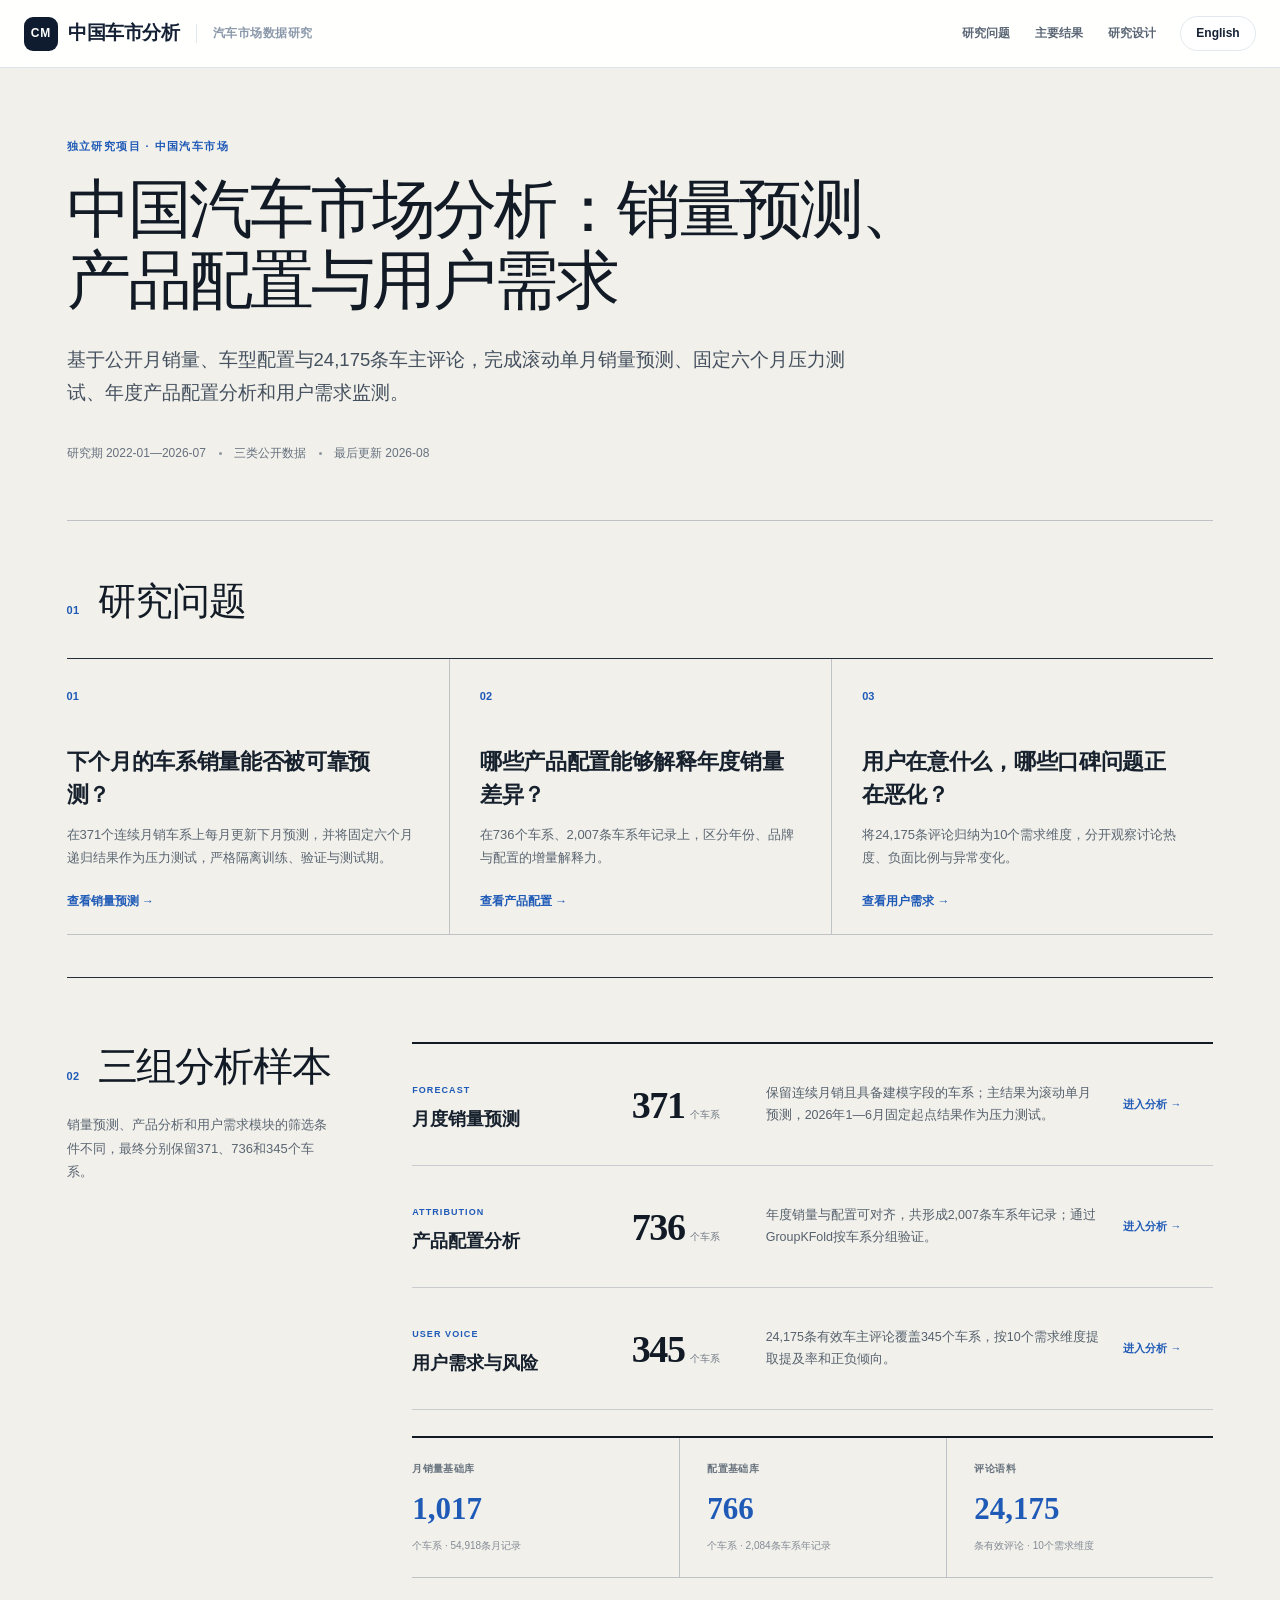
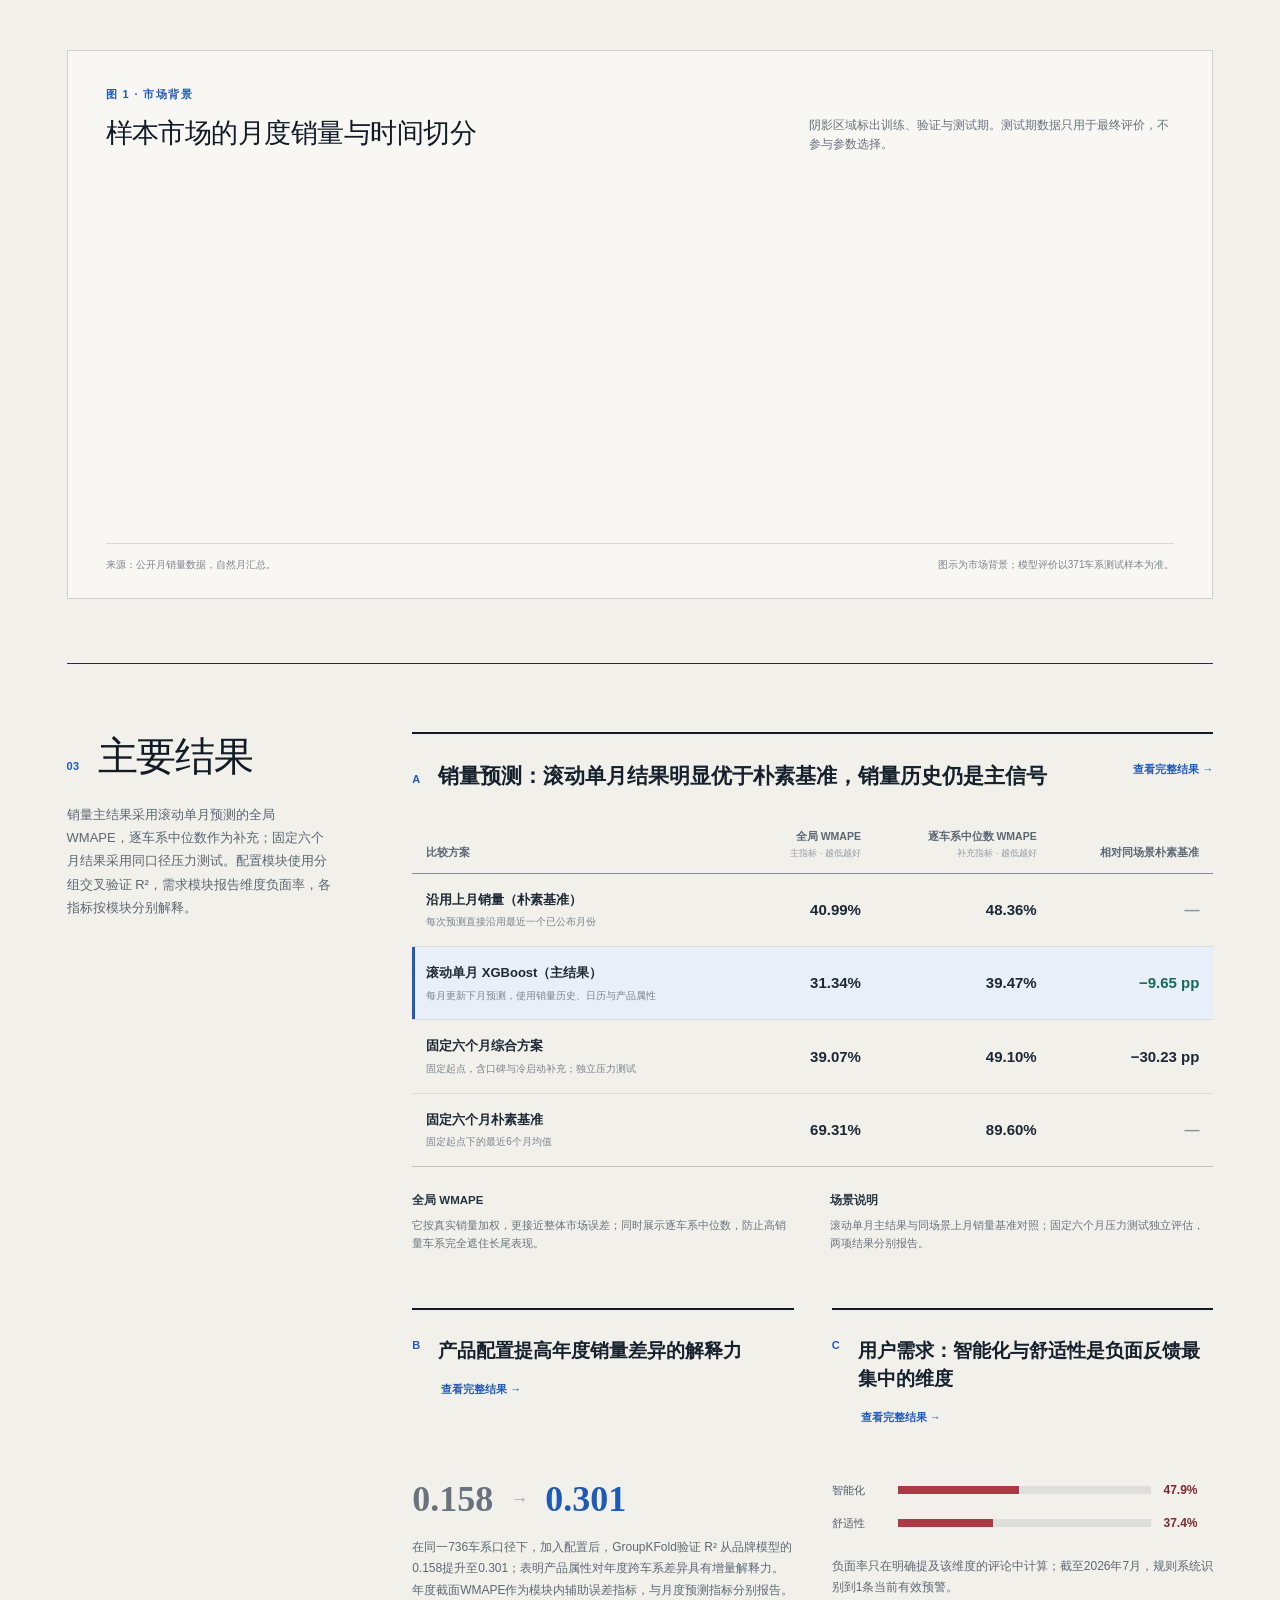
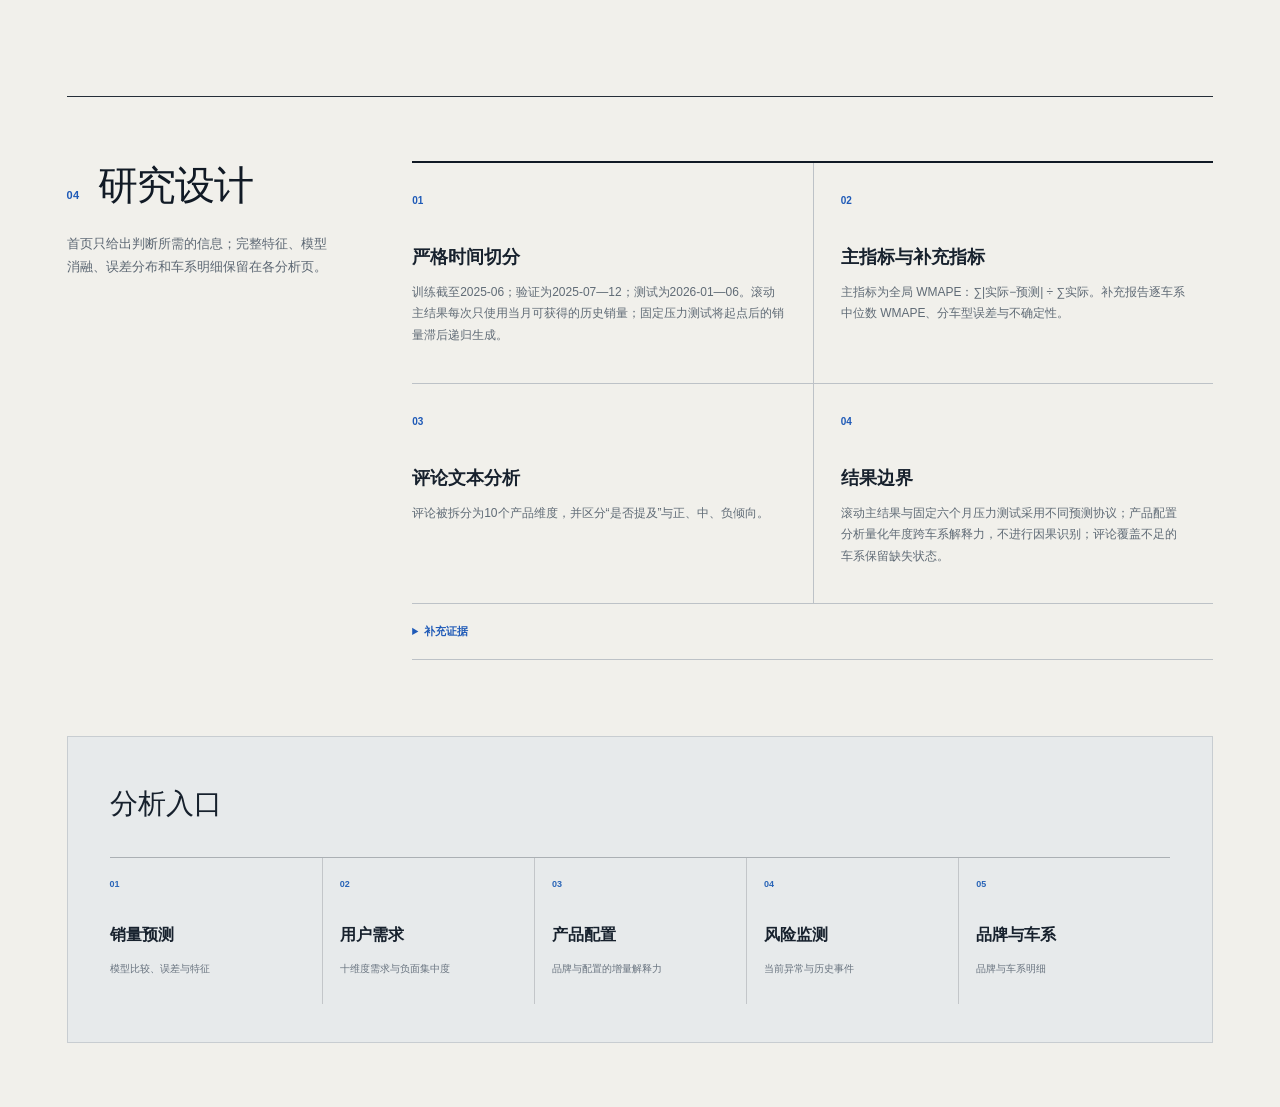
==== commit 8604f87f: "docs: professionalize result interpretation and remove workbuddy memory" ====
--- a/app/index.html
+++ b/app/index.html
@@ -112,7 +112,7 @@
       <section class="home-report-section home-results" aria-labelledby="results-title">
         <div class="home-section-aside">
           <h2 id="results-title"><span class="home-heading-no" aria-hidden="true">03</span><span data-i18n="home_results_title">主要结果</span></h2>
-          <p data-i18n="home_results_body">销量主结果采用滚动单月预测的全局 WMAPE，同时保留逐车系中位数；固定六个月只作为同口径压力测试。配置模块使用分组交叉验证 R²，需求模块报告维度负面率，避免用单一指标代替全部证据。</p>
+          <p data-i18n="home_results_body">销量主结果采用滚动单月预测的全局 WMAPE，逐车系中位数作为补充；固定六个月结果采用同口径压力测试。配置模块使用分组交叉验证 R²，需求模块报告维度负面率，各指标按模块分别解释。</p>
         </div>
         <div class="home-section-body">
           <article class="home-result-block home-result-primary">
@@ -133,7 +133,7 @@
             </div>
             <div class="home-metric-explain">
               <p><strong data-i18n="home_wmape_why">全局 WMAPE</strong><span data-i18n="home_wmape_answer">它按真实销量加权，更接近整体市场误差；同时展示逐车系中位数，防止高销量车系完全遮住长尾表现。</span></p>
-              <p><strong data-i18n="home_uncertainty_title">场景说明</strong><span data-i18n="home_uncertainty_body">滚动单月主结果比较的是同一场景下的上月销量基准；固定六个月压力测试另行比较，两个百分比不能直接横向排名。</span></p>
+              <p><strong data-i18n="home_uncertainty_title">场景说明</strong><span data-i18n="home_uncertainty_body">滚动单月主结果与同场景上月销量基准对照；固定六个月压力测试独立评估，两项结果分别报告。</span></p>
             </div>
           </article>
 
@@ -141,7 +141,7 @@
             <article class="home-result-block">
               <div class="home-result-heading"><div><span class="home-result-index">B</span><h3 data-i18n="home_result_attr_title">产品配置提高年度销量差异的解释力</h3></div><a href="attribution.html" data-i18n="home_view_detail">查看完整结果 →</a></div>
               <div class="home-evidence-line"><strong>0.158</strong><span aria-hidden="true">→</span><strong class="accent">0.301</strong></div>
-              <p data-i18n="home_result_attr_body">在同一736车系口径下，加入配置后，GroupKFold验证 R² 从品牌模型的0.158提升至0.301；说明产品属性有增量解释力，但不等同于因果效应。年度截面 WMAPE 仅作补充。</p>
+              <p data-i18n="home_result_attr_body">在同一736车系口径下，加入配置后，GroupKFold验证 R² 从品牌模型的0.158提升至0.301；表明产品属性对年度跨车系差异具有增量解释力。年度截面 WMAPE 作为模块内辅助误差指标，与月度预测指标分别报告。</p>
             </article>
             <article class="home-result-block">
               <div class="home-result-heading"><div><span class="home-result-index">C</span><h3 data-i18n="home_result_need_title">用户需求：智能化与舒适性是负面反馈最集中的维度</h3></div><a href="absa.html" data-i18n="home_view_detail">查看完整结果 →</a></div>
@@ -165,7 +165,7 @@
             <article><span>01</span><h3 data-i18n="home_method_time">严格时间切分</h3><p data-i18n="home_method_time_body">训练截至2025-06；验证为2025-07—12；测试为2026-01—06。每个预测月只使用当月第一天前已经发布的评论。</p></article>
             <article><span>02</span><h3 data-i18n="home_method_metric">主指标与补充指标</h3><p data-i18n="home_method_metric_body">主指标为全局 WMAPE：∑|实际−预测| ÷ ∑实际。补充报告逐车系中位数 WMAPE、分车型误差与不确定性。</p></article>
             <article><span>03</span><h3 data-i18n="home_method_text">评论文本分析</h3><p data-i18n="home_method_text_body">评论被拆分为10个产品维度，并区分“是否提及”与正、中、负倾向。</p></article>
-            <article><span>04</span><h3 data-i18n="home_method_limit">结果边界</h3><p data-i18n="home_method_limit_body">滚动主结果和固定六个月压力测试属于不同预测任务；产品配置分析衡量解释关联而非因果；评论覆盖不完整的车系保留为缺失，不强行填成中性。</p></article>
+            <article><span>04</span><h3 data-i18n="home_method_limit">结果边界</h3><p data-i18n="home_method_limit_body">滚动主结果与固定六个月压力测试采用不同预测协议；产品配置分析量化年度跨车系解释力，不进行因果识别；评论覆盖不足的车系保留缺失状态。</p></article>
           </div>
           <details class="home-audit-note">
             <summary data-i18n="home_audit_summary">补充证据</summary>
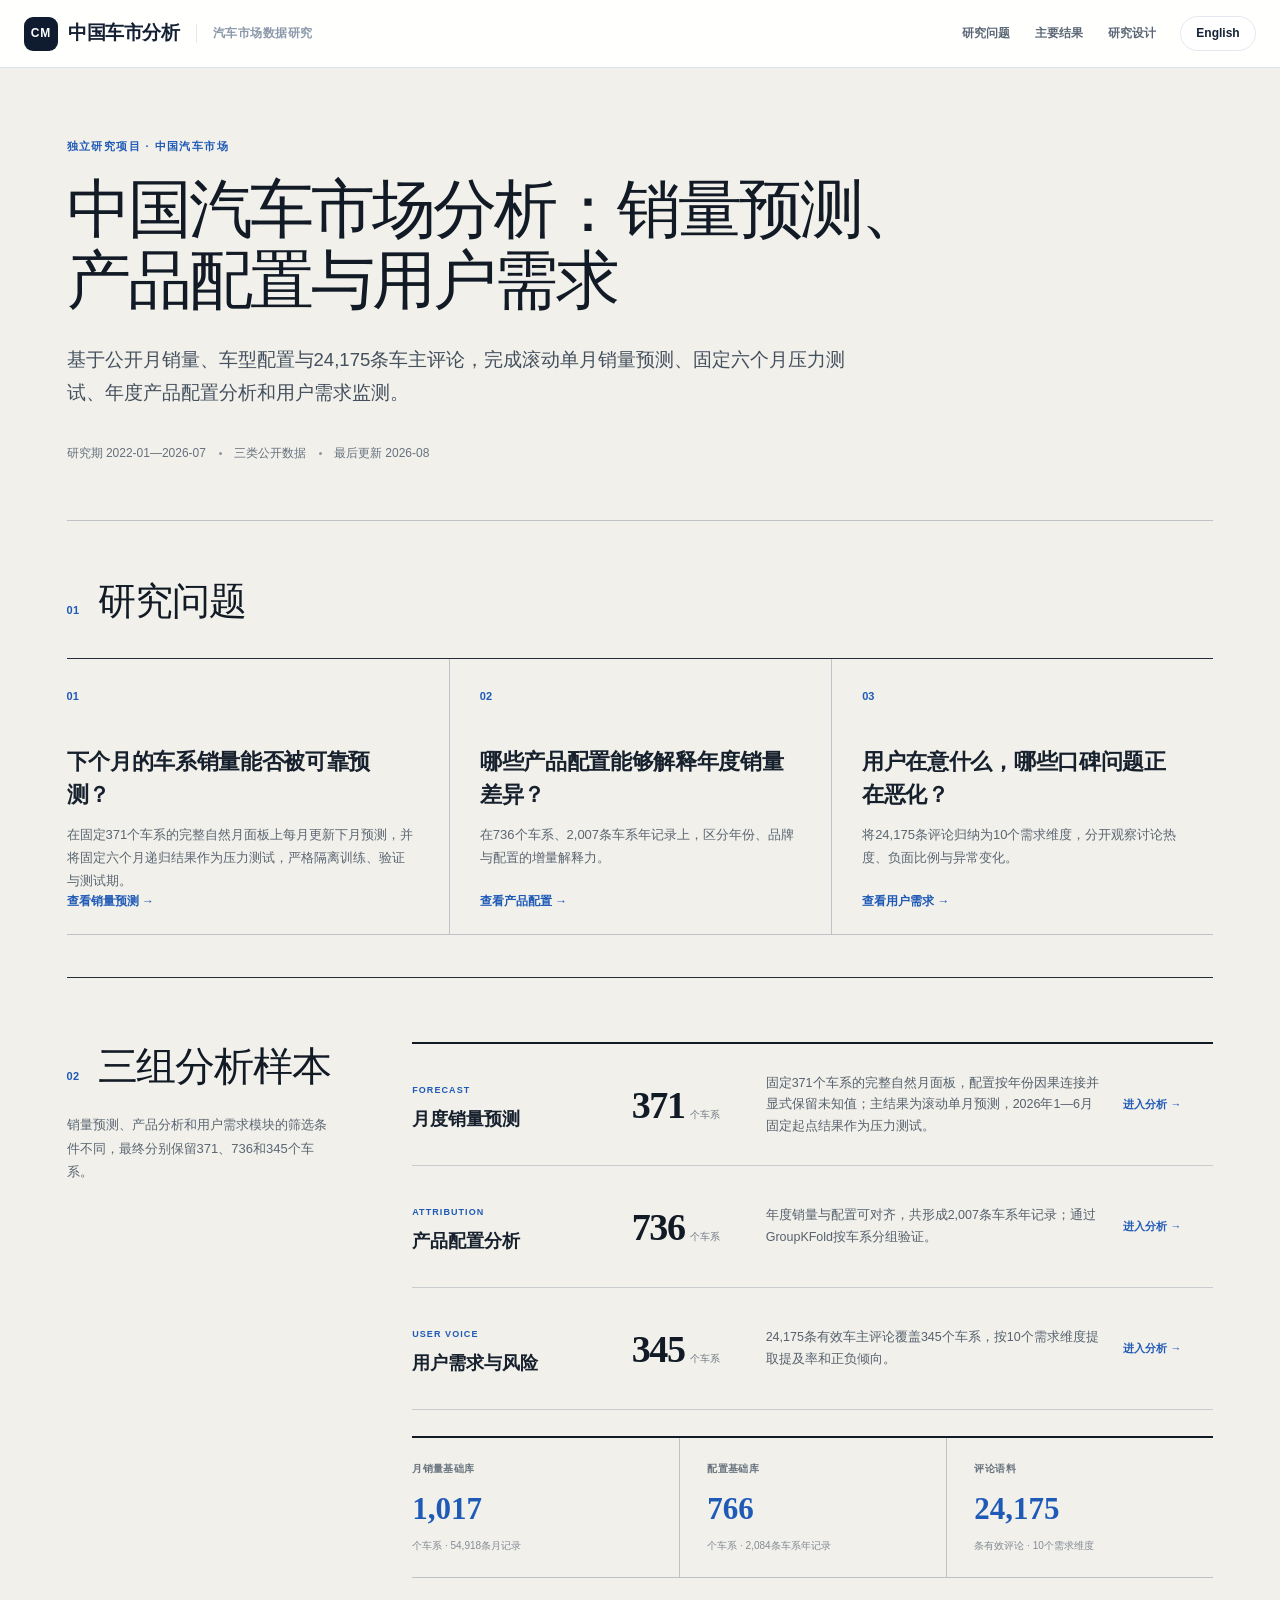
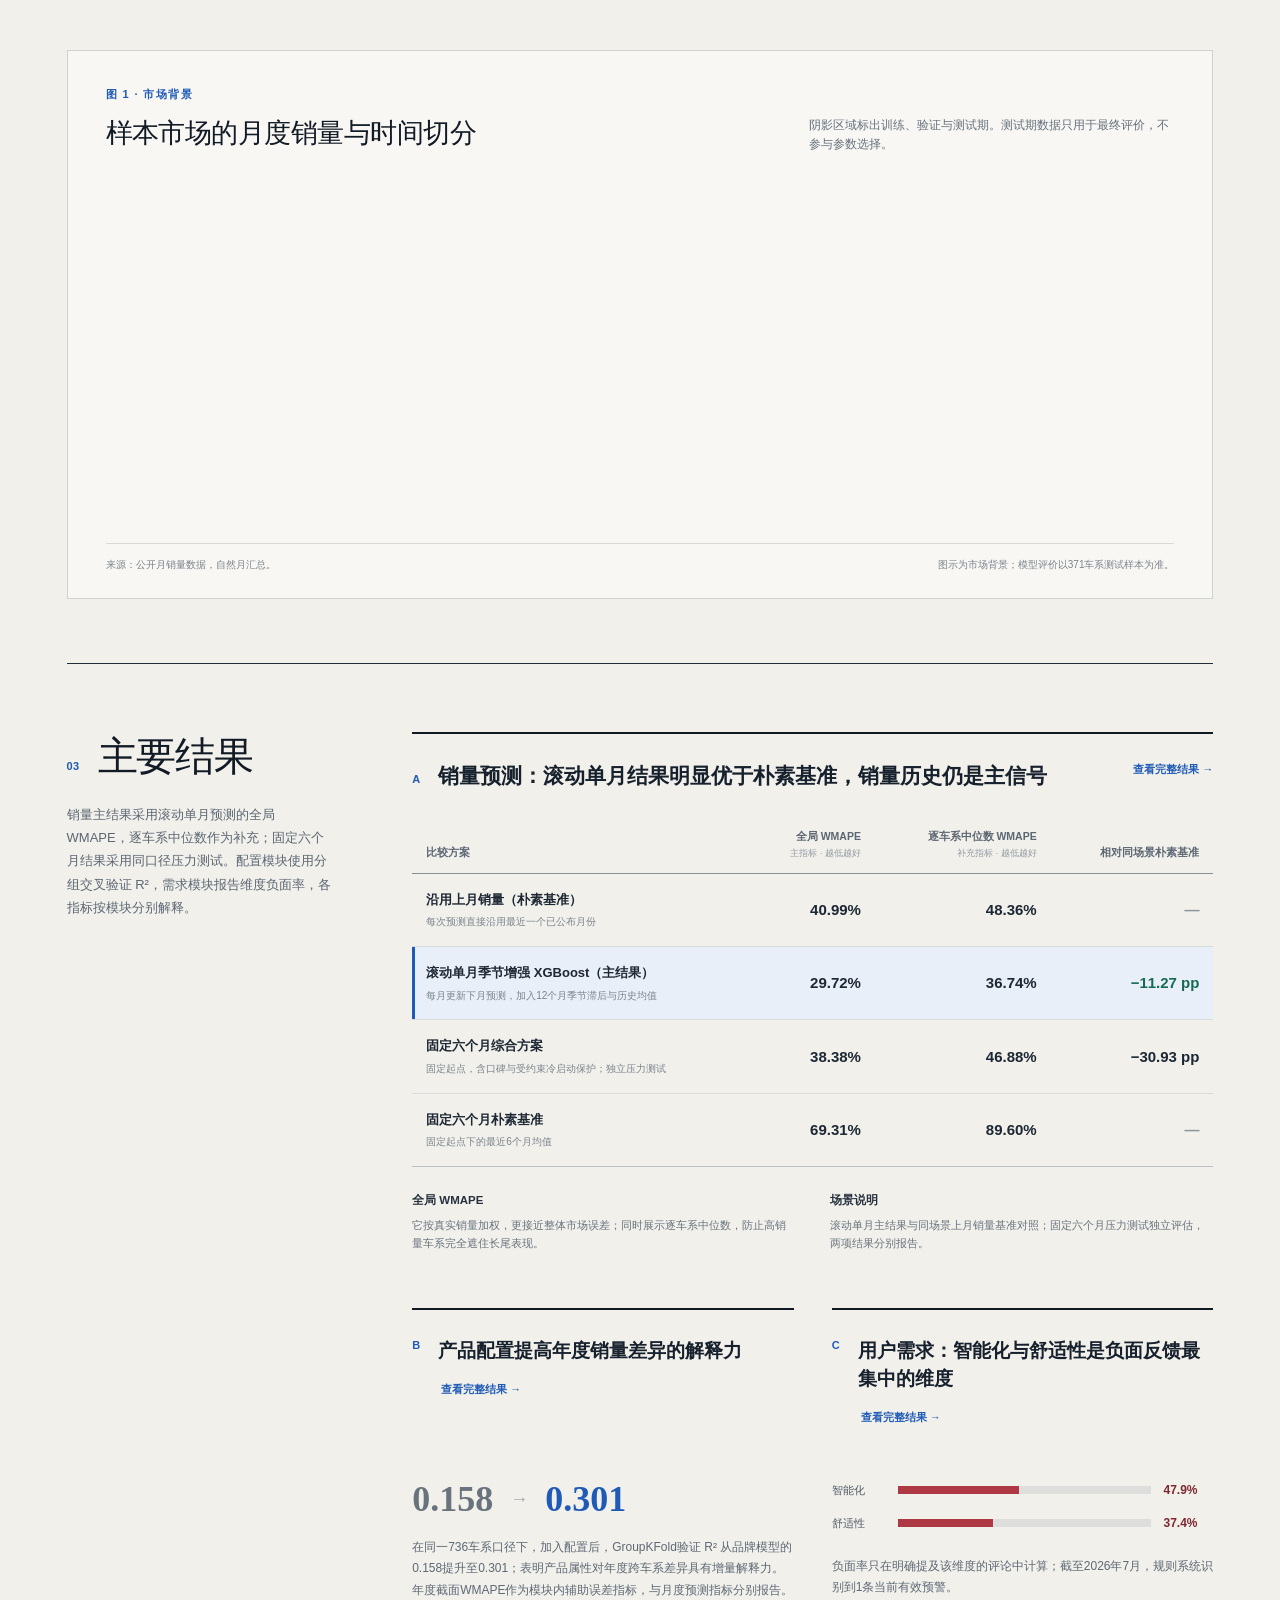
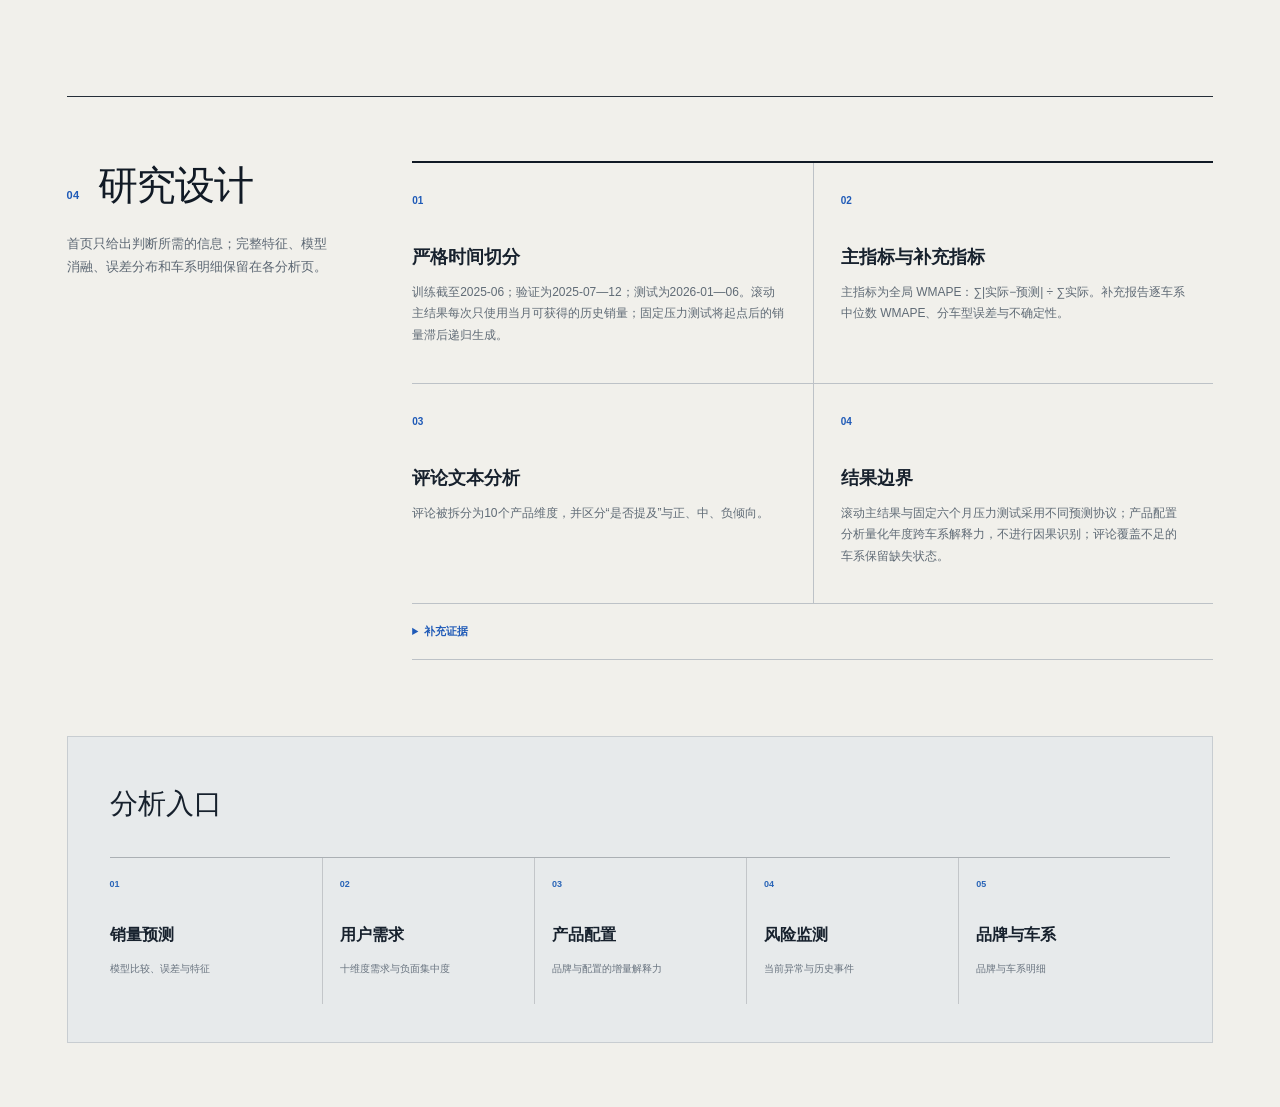
==== commit aaadbc79: "feat: repair monthly panel and improve rolling forecast" ====
--- a/app/index.html
+++ b/app/index.html
@@ -45,7 +45,7 @@
           <a class="home-question" href="forecast.html">
             <span class="home-question-no">01</span>
             <h3 data-i18n="home_q1_title">下个月的车系销量能否被可靠预测？</h3>
-            <p data-i18n="home_q1_body">在371个连续月销车系上每月更新下月预测，并将固定六个月递归结果作为压力测试，严格隔离训练、验证与测试期。</p>
+            <p data-i18n="home_q1_body">在固定371个车系的完整自然月面板上每月更新下月预测，并将固定六个月递归结果作为压力测试，严格隔离训练、验证与测试期。</p>
             <span class="home-question-link" data-i18n="home_q1_link">查看销量预测 →</span>
           </a>
           <a class="home-question" href="attribution.html">
@@ -73,7 +73,7 @@
             <article class="home-cohort-row">
               <div class="home-cohort-name"><span>FORECAST</span><h3 data-i18n="home_cohort_forecast">月度销量预测</h3></div>
               <div class="home-cohort-count"><strong id="cohort-forecast">—</strong><span data-i18n="home_series_unit">个车系</span></div>
-              <p data-i18n="home_cohort_forecast_rule">保留连续月销且具备建模字段的车系；主结果为滚动单月预测，2026年1—6月固定起点结果作为压力测试。</p>
+              <p data-i18n="home_cohort_forecast_rule">固定371个车系的完整自然月面板，配置按年份因果连接并显式保留未知值；主结果为滚动单月预测，2026年1—6月固定起点结果作为压力测试。</p>
               <a href="forecast.html" data-i18n="home_read_analysis">进入分析 →</a>
             </article>
             <article class="home-cohort-row">
@@ -125,7 +125,7 @@
                 <thead><tr><th data-i18n="home_model_col">比较方案</th><th><span data-i18n="home_global_col">全局 WMAPE</span><small data-i18n="home_primary_lower">主指标 · 越低越好</small></th><th><span data-i18n="home_median_col">逐车系中位数 WMAPE</span><small data-i18n="home_supporting_lower">补充指标 · 越低越好</small></th><th data-i18n="home_change_col">相对基线</th></tr></thead>
                 <tbody>
                   <tr><td><strong data-i18n="home_model_naive">沿用上月销量（朴素基准）</strong><span data-i18n="home_model_naive_note">每次预测直接沿用最近一个已公布月份</span></td><td id="model-naive-global">—</td><td id="model-naive-median">—</td><td class="home-neutral">—</td></tr>
-                  <tr class="home-best-core"><td><strong data-i18n="home_model_baseline">滚动单月 XGBoost（主结果）</strong><span data-i18n="home_model_baseline_note">每月更新下月预测，使用销量历史、日历与产品属性</span></td><td id="model-base-global">—</td><td id="model-base-median">—</td><td id="model-base-gain">—</td></tr>
+                  <tr class="home-best-core"><td><strong data-i18n="home_model_baseline">滚动单月季节增强 XGBoost（主结果）</strong><span data-i18n="home_model_baseline_note">每月更新下月预测，加入12个月季节滞后与历史均值</span></td><td id="model-base-global">—</td><td id="model-base-median">—</td><td id="model-base-gain">—</td></tr>
                   <tr><td><strong data-i18n="home_model_stress">固定六个月综合方案</strong><span data-i18n="home_model_stress_note">固定起点，含口碑与冷启动补充；仅作压力测试</span></td><td id="model-core-global">—</td><td id="model-core-median">—</td><td id="model-core-gain">—</td></tr>
                   <tr><td><strong data-i18n="home_model_stress_naive">固定六个月朴素基准</strong><span data-i18n="home_model_stress_naive_note">固定起点下的最近6个月均值</span></td><td id="model-cold-global">—</td><td id="model-cold-median">—</td><td class="home-neutral">—</td></tr>
                 </tbody>
@@ -169,7 +169,7 @@
           </div>
           <details class="home-audit-note">
             <summary data-i18n="home_audit_summary">补充证据</summary>
-            <div><p data-i18n="home_audit_text">固定六个月压力测试中的口碑增强点估计改善0.884个百分点；5,000次车系聚类重采样的95%区间为−0.284至2.108个百分点，区间跨0，因此不把它当作滚动主结果的稳定增益。</p></div>
+            <div><p data-i18n="home_audit_text">固定六个月压力测试中的口碑增强点估计改善0.697个百分点；5,000次车系聚类重采样的95%区间为−0.234至1.873个百分点，区间跨0，因此不把它当作滚动主结果的稳定增益。</p></div>
           </details>
         </div>
       </section>
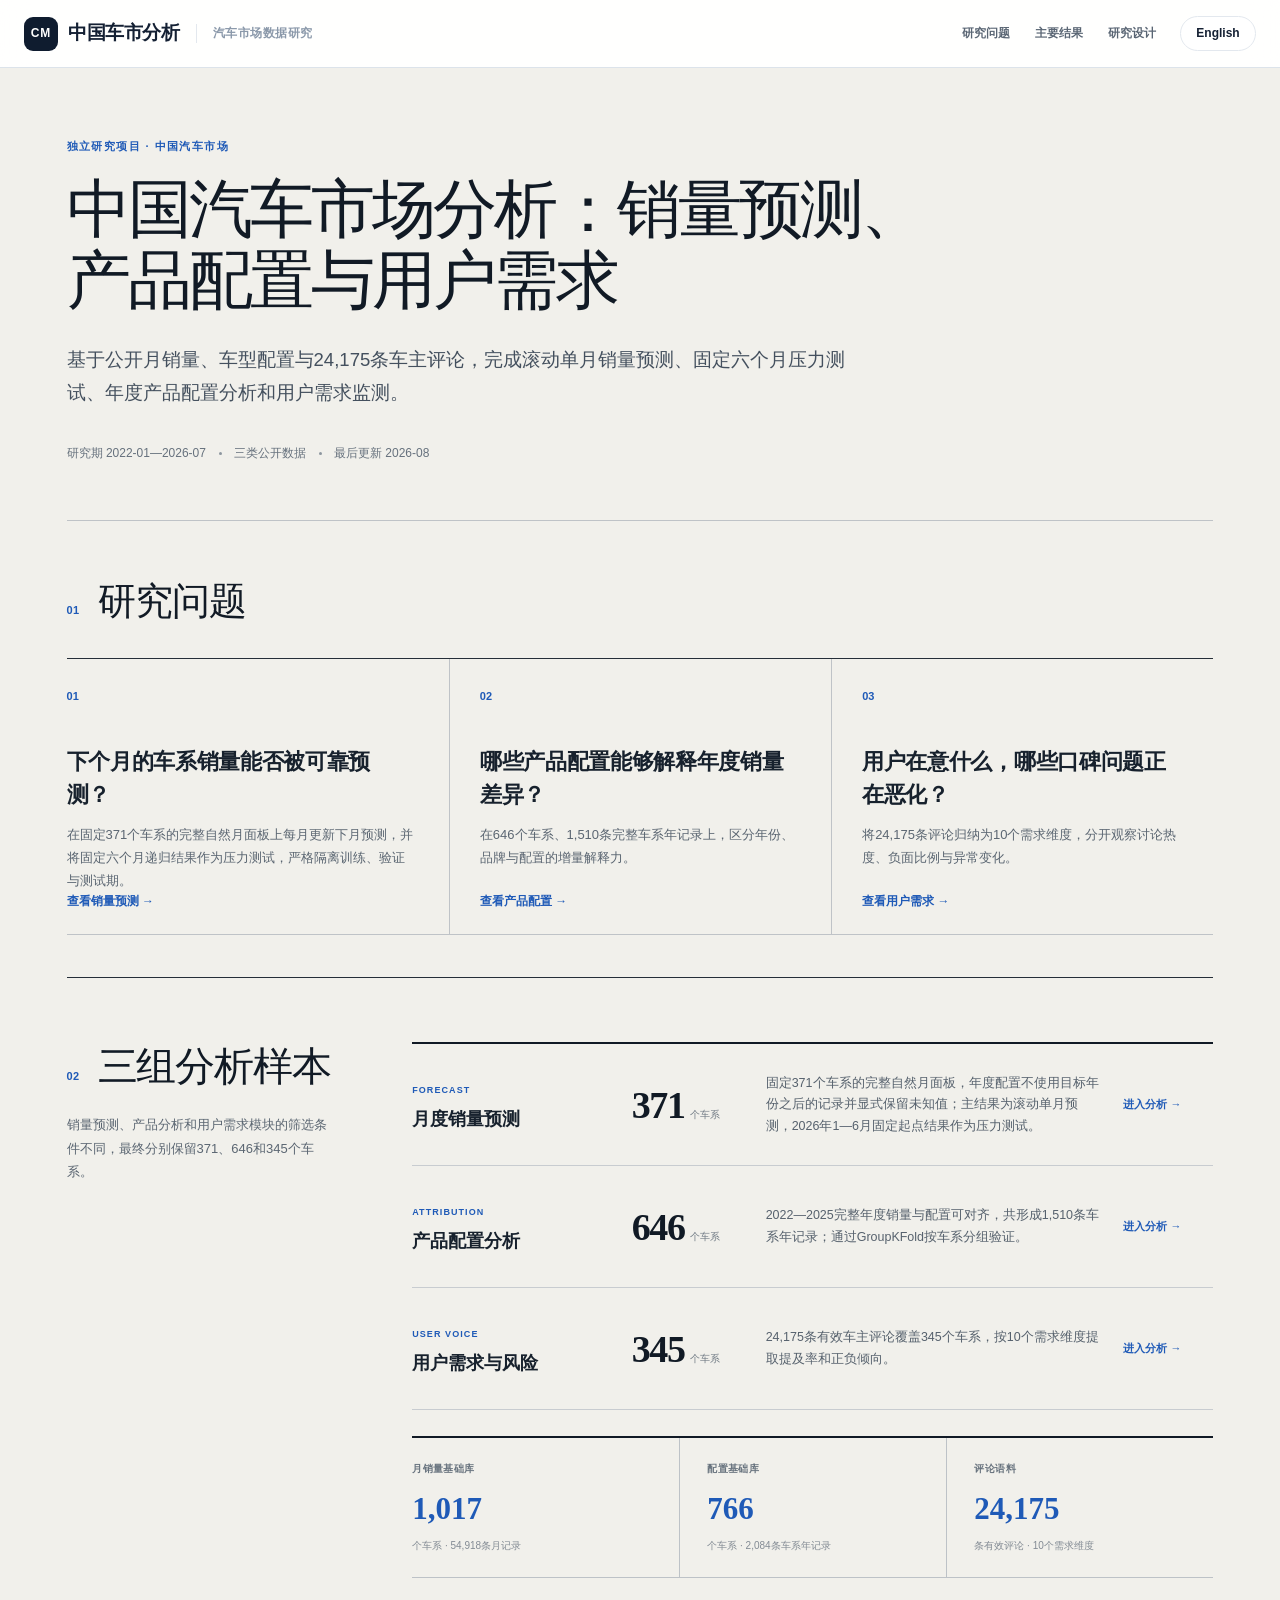
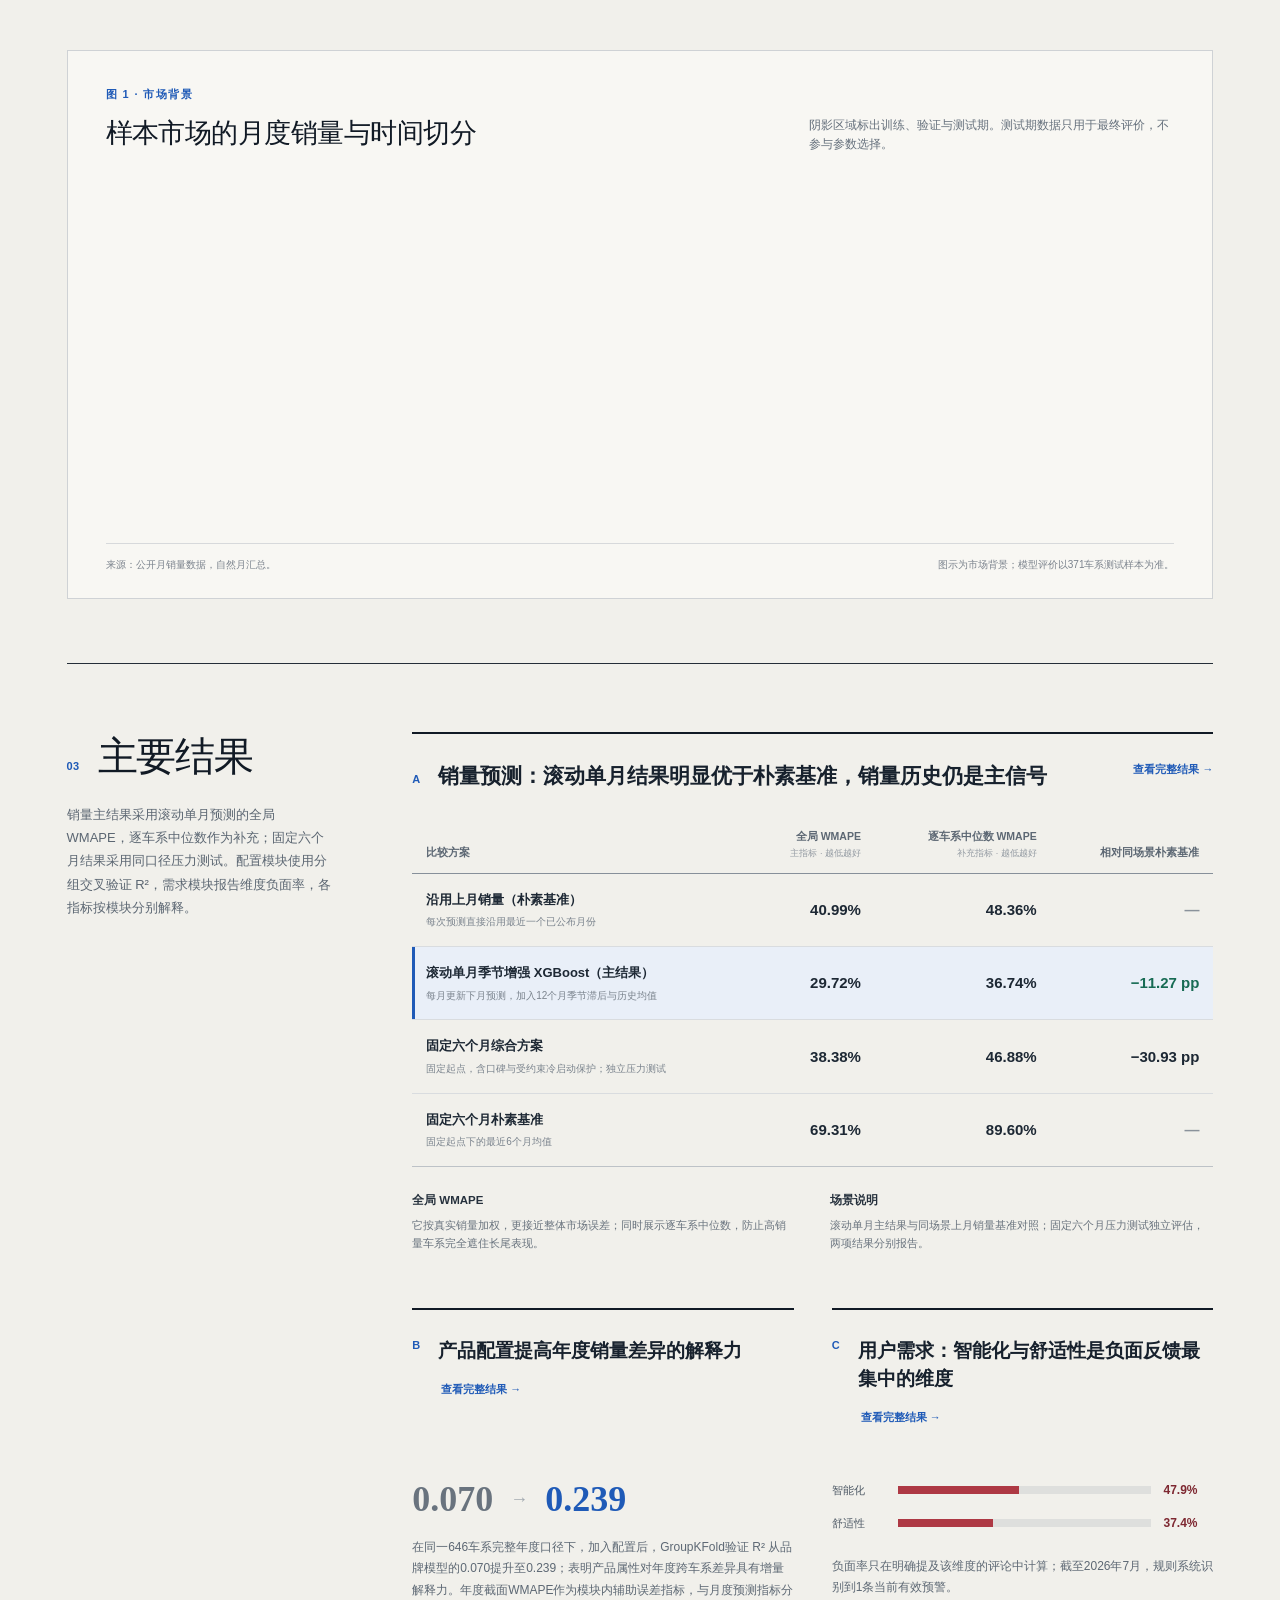
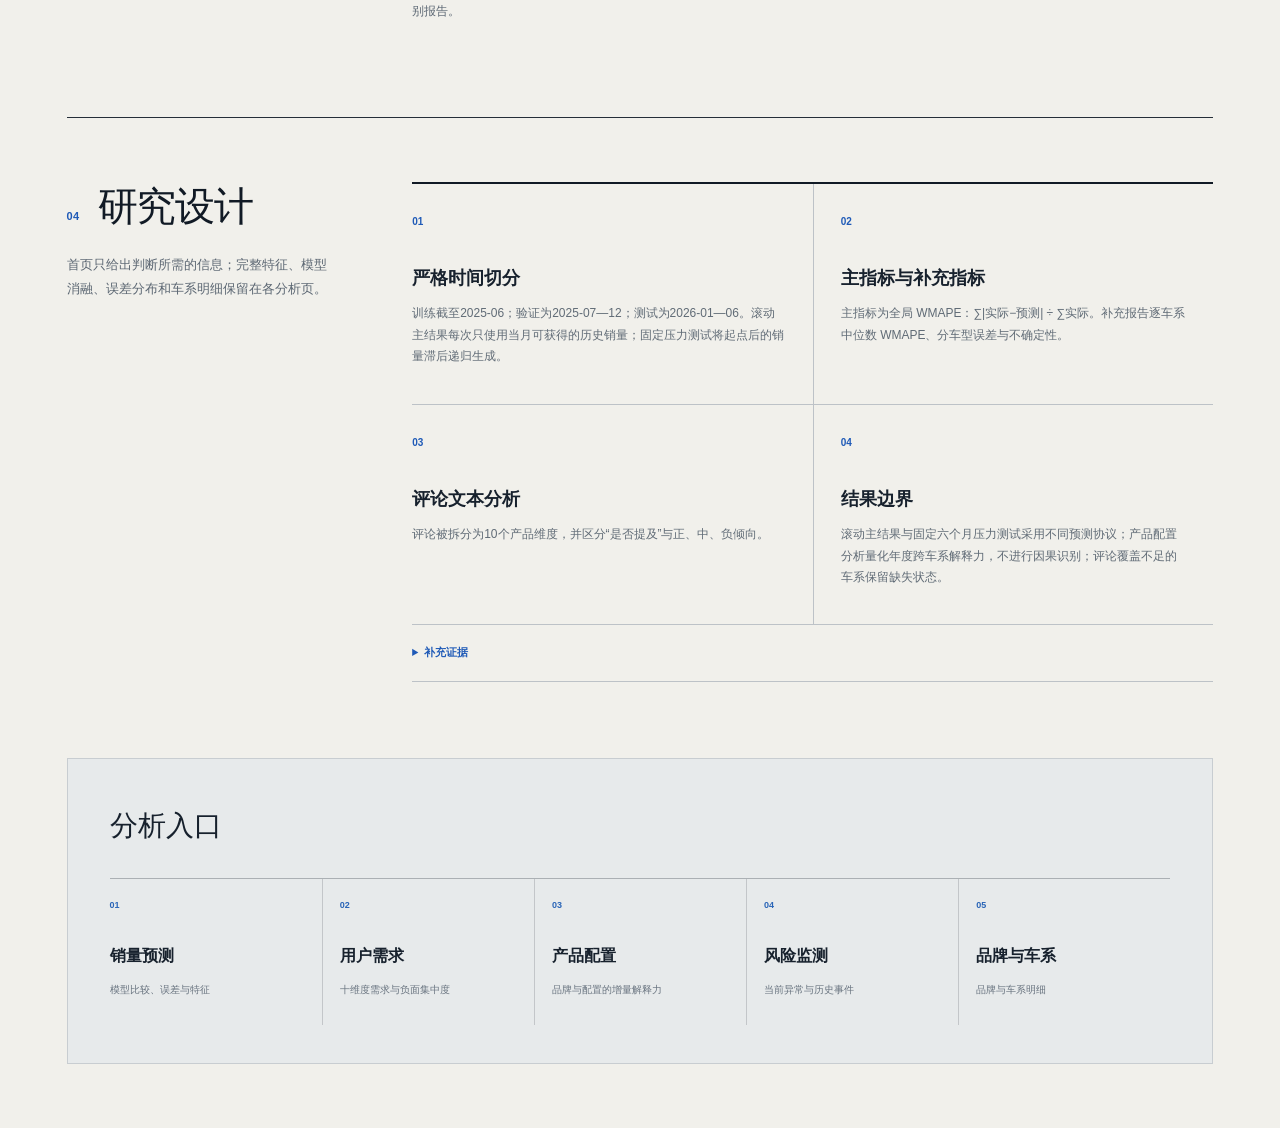
==== commit d95f1925: "Use complete years for config analysis" ====
--- a/app/index.html
+++ b/app/index.html
@@ -51,7 +51,7 @@
           <a class="home-question" href="attribution.html">
             <span class="home-question-no">02</span>
             <h3 data-i18n="home_q2_title">哪些产品配置能够解释年度销量差异？</h3>
-            <p data-i18n="home_q2_body">在736个车系、2,007条车系年记录上，区分年份、品牌与配置的增量解释力。</p>
+            <p data-i18n="home_q2_body">在646个车系、1,510条完整车系年记录上，区分年份、品牌与配置的增量解释力。</p>
             <span class="home-question-link" data-i18n="home_q2_link">查看产品配置 →</span>
           </a>
           <a class="home-question" href="absa.html">
@@ -66,20 +66,20 @@
       <section class="home-report-section" aria-labelledby="cohort-title">
         <div class="home-section-aside">
           <h2 id="cohort-title"><span class="home-heading-no" aria-hidden="true">02</span><span data-i18n="home_scope_title">三组分析样本</span></h2>
-          <p data-i18n="home_scope_body">销量预测、产品分析和用户需求模块的筛选条件不同，最终分别保留371、736和345个车系。</p>
+          <p data-i18n="home_scope_body">销量预测、产品分析和用户需求模块的筛选条件不同，最终分别保留371、646和345个车系。</p>
         </div>
         <div class="home-section-body">
           <div class="home-cohort-list">
             <article class="home-cohort-row">
               <div class="home-cohort-name"><span>FORECAST</span><h3 data-i18n="home_cohort_forecast">月度销量预测</h3></div>
               <div class="home-cohort-count"><strong id="cohort-forecast">—</strong><span data-i18n="home_series_unit">个车系</span></div>
-              <p data-i18n="home_cohort_forecast_rule">固定371个车系的完整自然月面板，配置按年份因果连接并显式保留未知值；主结果为滚动单月预测，2026年1—6月固定起点结果作为压力测试。</p>
+              <p data-i18n="home_cohort_forecast_rule">固定371个车系的完整自然月面板，年度配置不使用目标年份之后的记录并显式保留未知值；主结果为滚动单月预测，2026年1—6月固定起点结果作为压力测试。</p>
               <a href="forecast.html" data-i18n="home_read_analysis">进入分析 →</a>
             </article>
             <article class="home-cohort-row">
               <div class="home-cohort-name"><span>ATTRIBUTION</span><h3 data-i18n="home_cohort_attribution">产品配置分析</h3></div>
               <div class="home-cohort-count"><strong id="cohort-attribution">—</strong><span data-i18n="home_series_unit">个车系</span></div>
-              <p data-i18n="home_cohort_attribution_rule">年度销量与配置可对齐，共形成2,007条车系年记录；通过GroupKFold按车系分组验证。</p>
+              <p data-i18n="home_cohort_attribution_rule">2022—2025完整年度销量与配置可对齐，共形成1,510条车系年记录；通过GroupKFold按车系分组验证。</p>
               <a href="attribution.html" data-i18n="home_read_analysis">进入分析 →</a>
             </article>
             <article class="home-cohort-row">
@@ -140,8 +140,8 @@
           <div class="home-supporting-results">
             <article class="home-result-block">
               <div class="home-result-heading"><div><span class="home-result-index">B</span><h3 data-i18n="home_result_attr_title">产品配置提高年度销量差异的解释力</h3></div><a href="attribution.html" data-i18n="home_view_detail">查看完整结果 →</a></div>
-              <div class="home-evidence-line"><strong>0.158</strong><span aria-hidden="true">→</span><strong class="accent">0.301</strong></div>
-              <p data-i18n="home_result_attr_body">在同一736车系口径下，加入配置后，GroupKFold验证 R² 从品牌模型的0.158提升至0.301；表明产品属性对年度跨车系差异具有增量解释力。年度截面 WMAPE 作为模块内辅助误差指标，与月度预测指标分别报告。</p>
+              <div class="home-evidence-line"><strong>0.070</strong><span aria-hidden="true">→</span><strong class="accent">0.239</strong></div>
+              <p data-i18n="home_result_attr_body">在同一646车系完整年度口径下，加入配置后，GroupKFold验证 R² 从品牌模型的0.070提升至0.239；表明产品属性对年度跨车系差异具有增量解释力。年度截面 WMAPE 作为模块内辅助误差指标，与月度预测指标分别报告。</p>
             </article>
             <article class="home-result-block">
               <div class="home-result-heading"><div><span class="home-result-index">C</span><h3 data-i18n="home_result_need_title">用户需求：智能化与舒适性是负面反馈最集中的维度</h3></div><a href="absa.html" data-i18n="home_view_detail">查看完整结果 →</a></div>
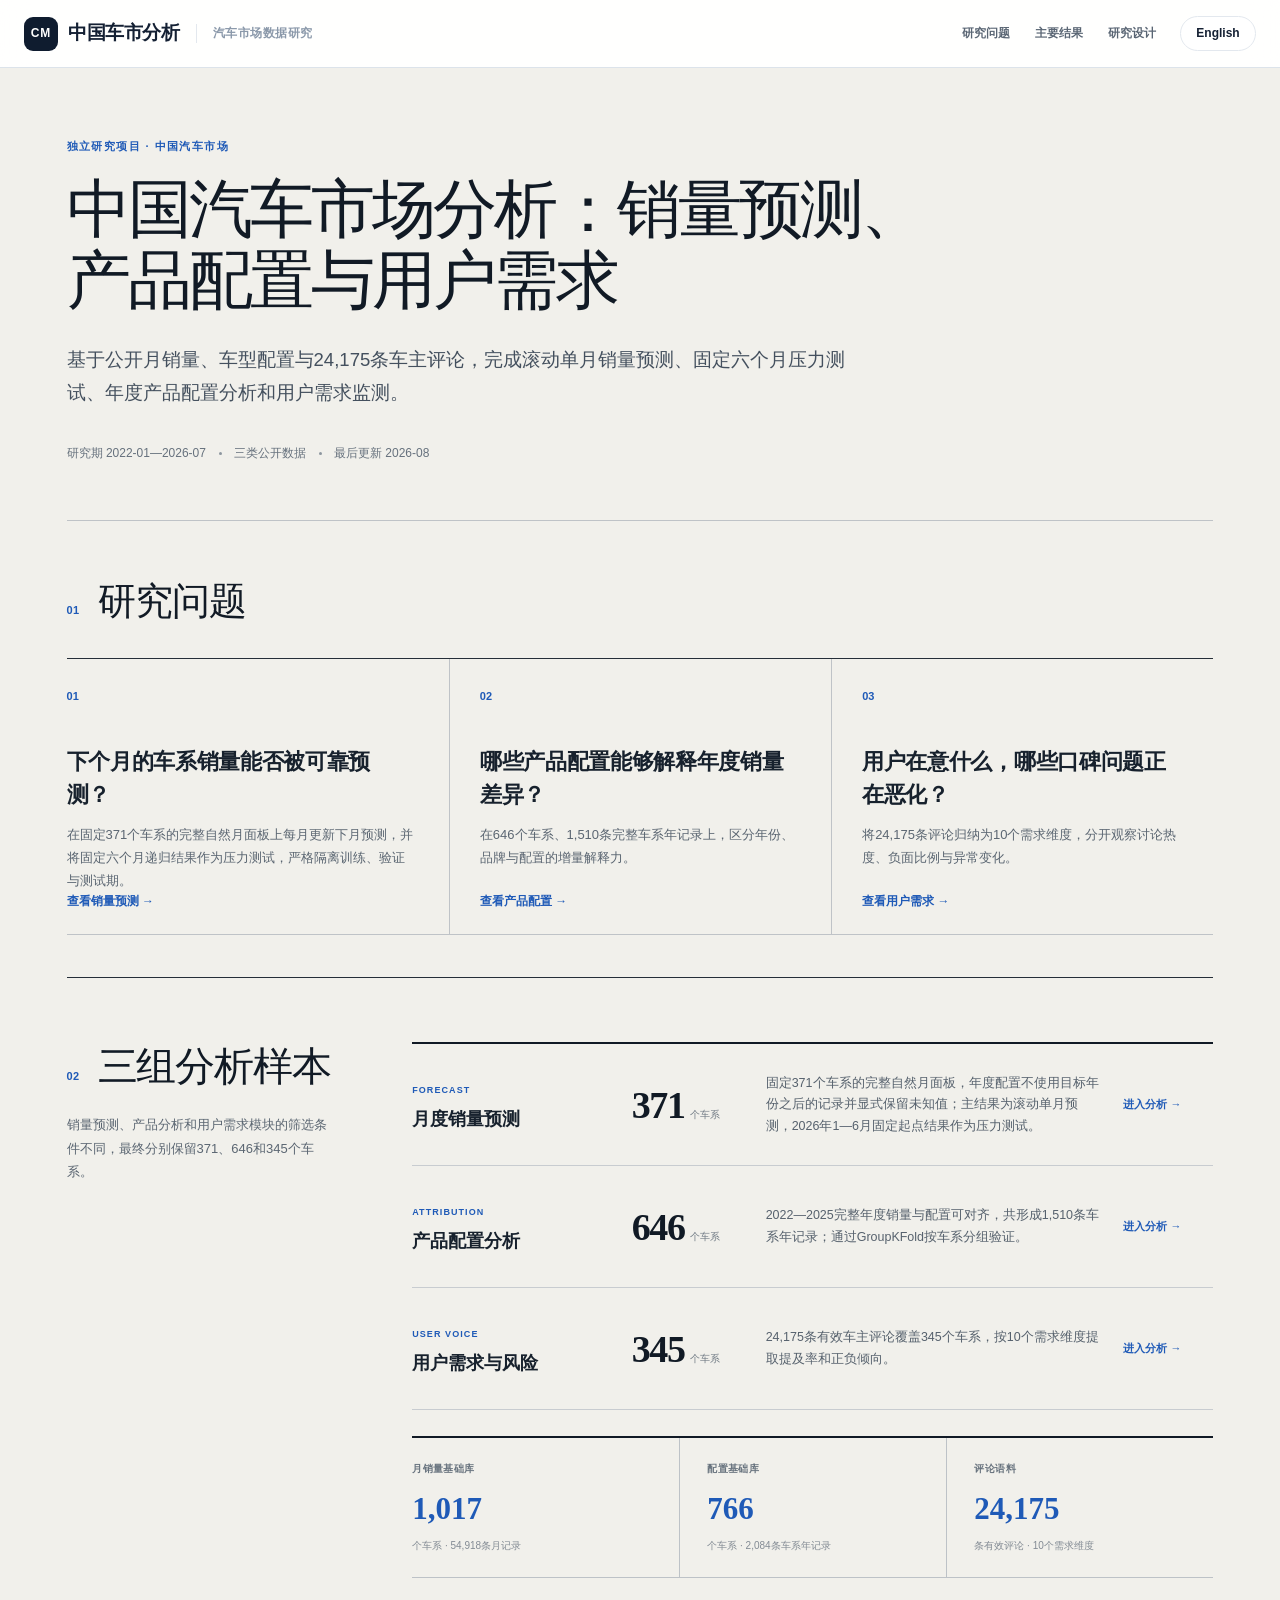
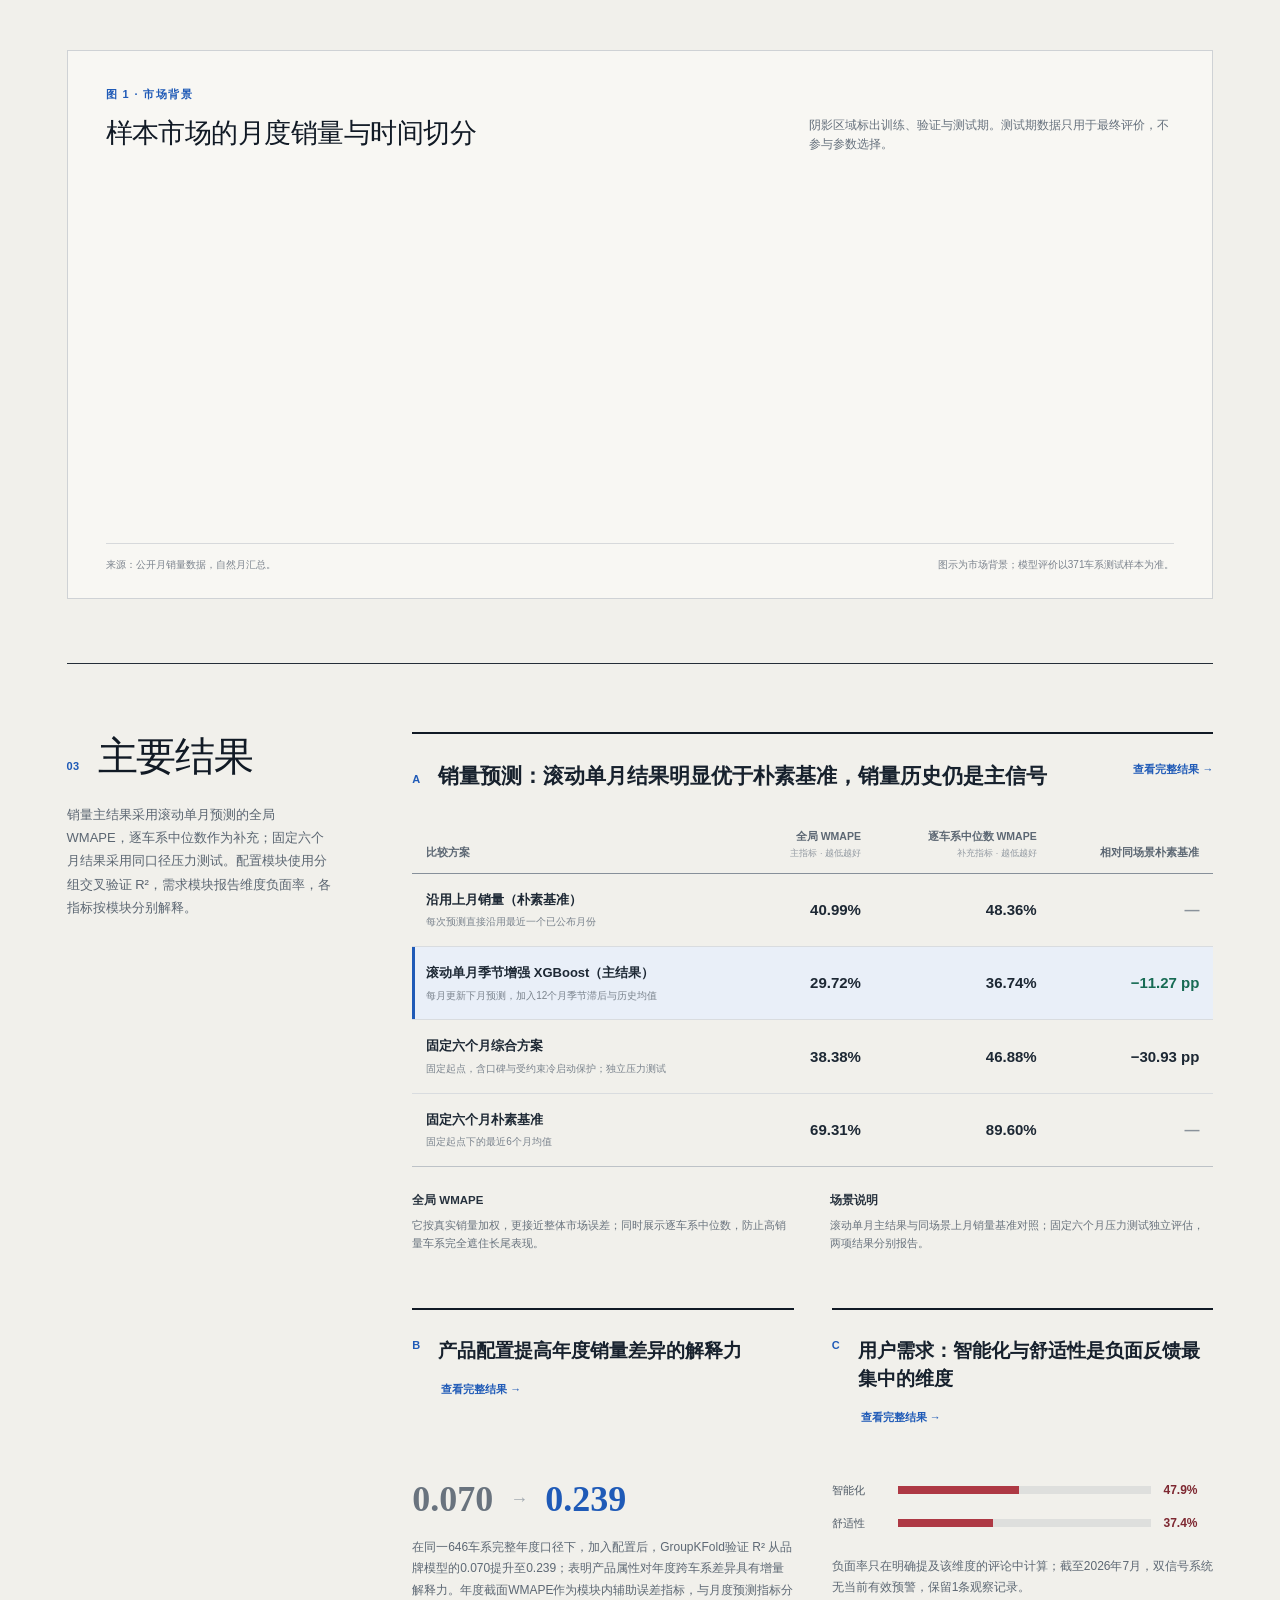
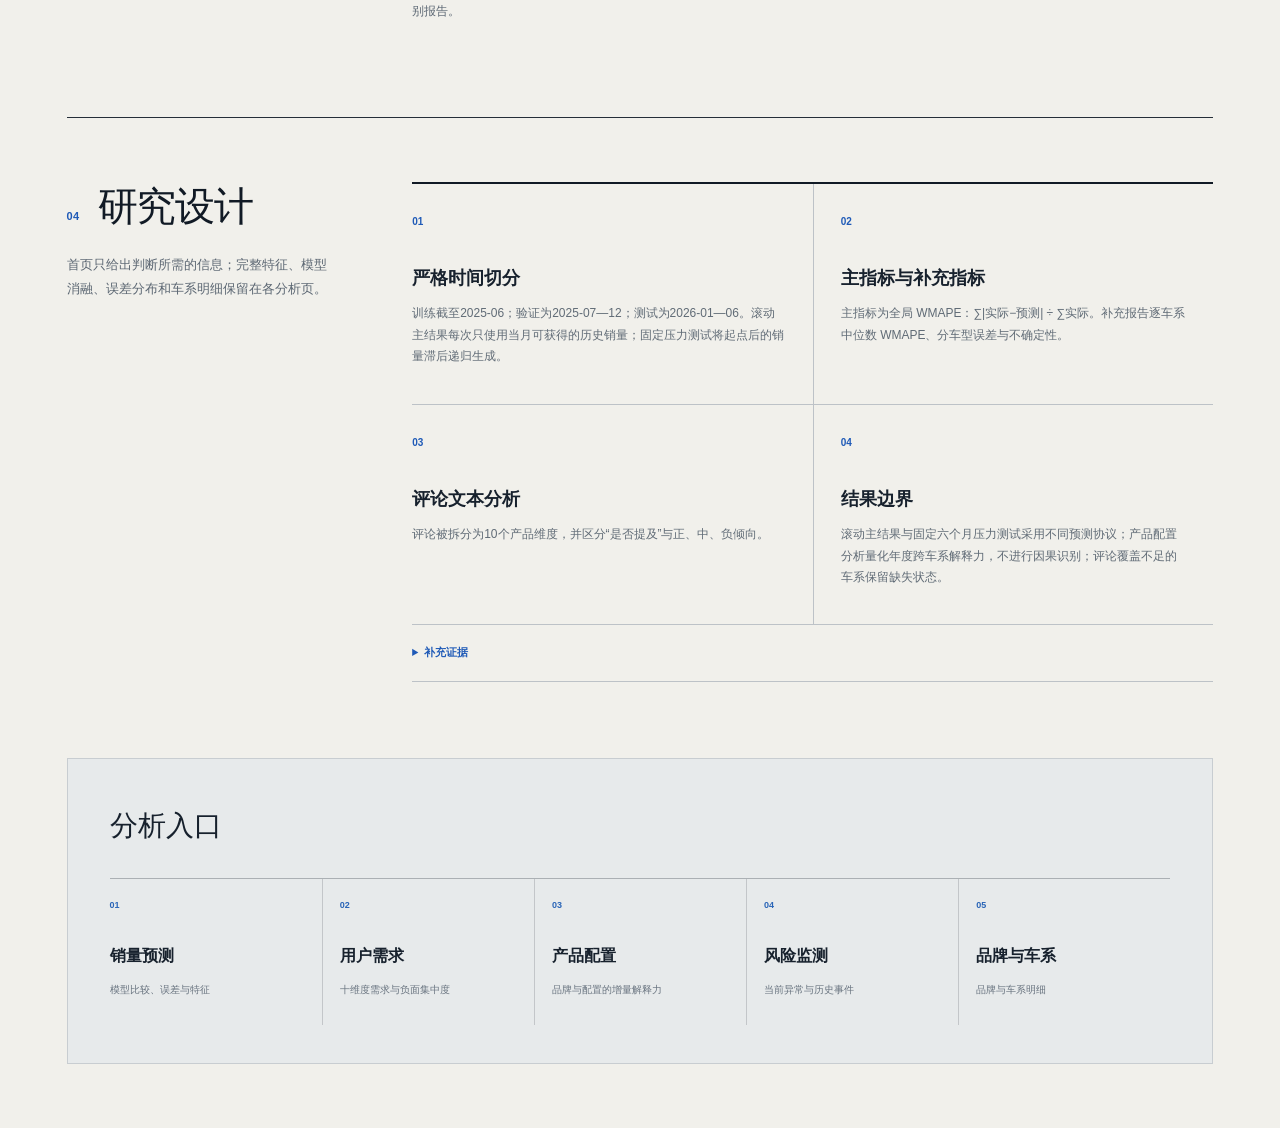
==== commit 2b2887fb: "Strengthen review risk monitoring" ====
--- a/app/index.html
+++ b/app/index.html
@@ -149,7 +149,7 @@
                 <div><span data-i18n="home_intelligence">智能化</span><i><b style="width:47.9%"></b></i><strong>47.9%</strong></div>
                 <div><span data-i18n="home_comfort">舒适性</span><i><b style="width:37.4%"></b></i><strong>37.4%</strong></div>
               </div>
-              <p data-i18n="home_result_need_body">负面率只在明确提及该维度的评论中计算；截至2026年7月，规则系统识别到1条当前有效预警。</p>
+              <p data-i18n="home_result_need_body">负面率只在明确提及该维度的评论中计算；截至2026年7月，双信号系统无当前有效预警，保留1条观察记录。</p>
             </article>
           </div>
         </div>
@@ -190,7 +190,7 @@
   <script src="static/js/lib/echarts.min.js"></script>
   <script src="static/js/theme.js"></script>
   <script src="static/js/common.js?v=20260829-1"></script>
-  <script src="static/js/i18n.js?v=20260829-1"></script>
+  <script src="static/js/i18n.js?v=20260830-1"></script>
   <script>
     try { window.I18N.apply(); } catch (e) {}
     document.querySelectorAll('[data-i18n]').forEach(function (el) { el.style.visibility = 'visible'; });
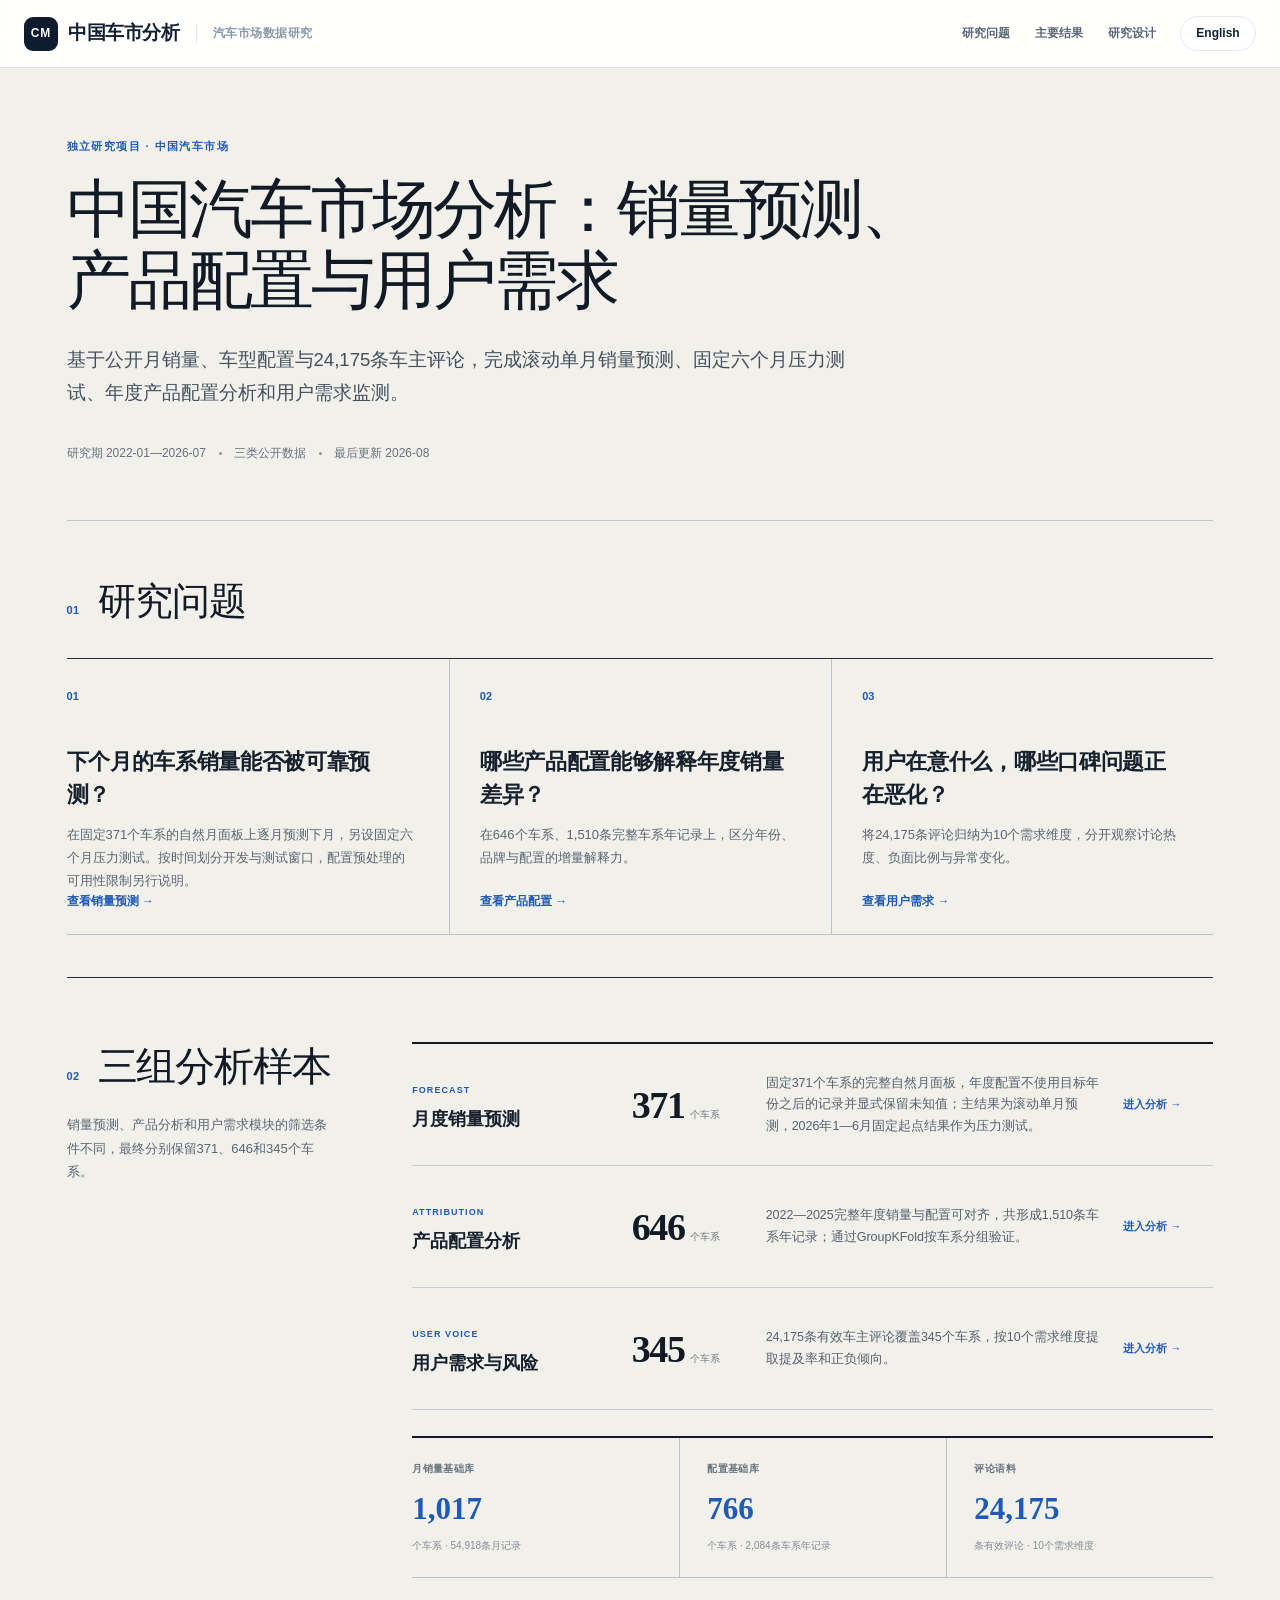
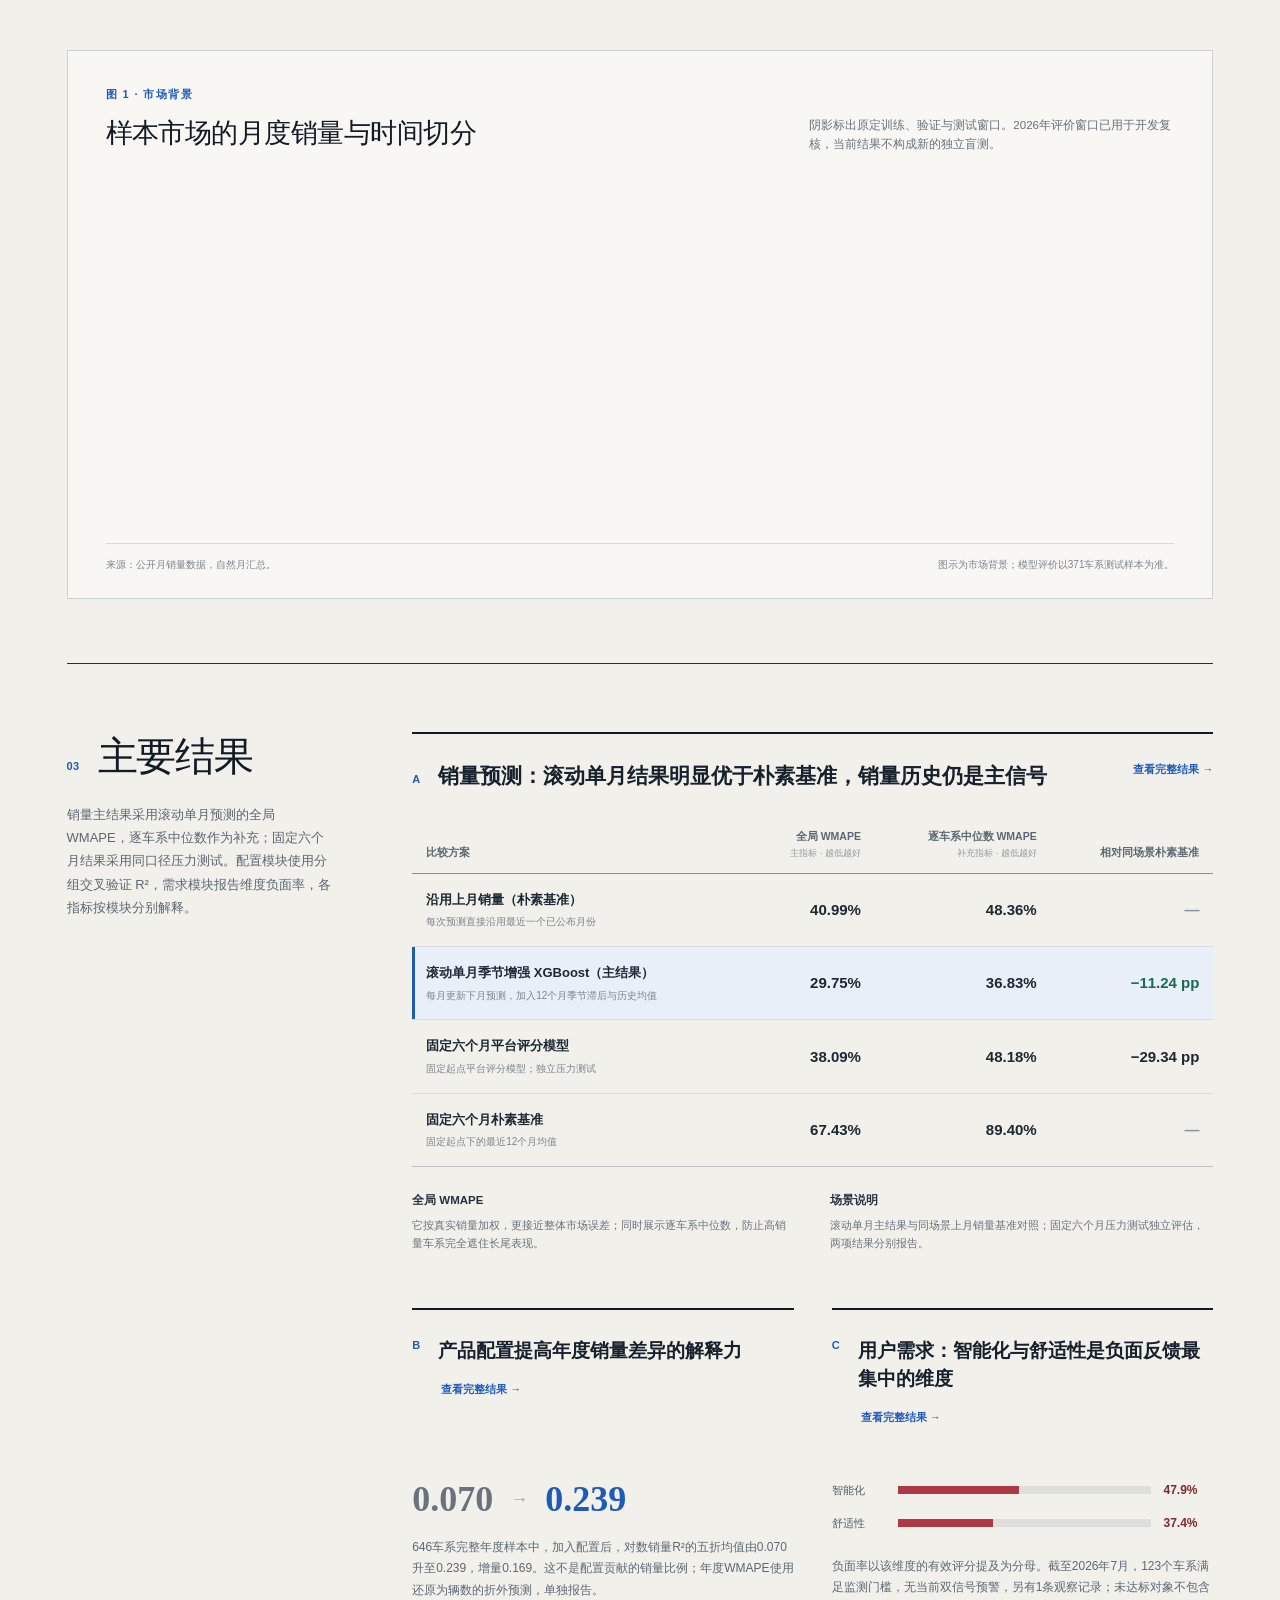
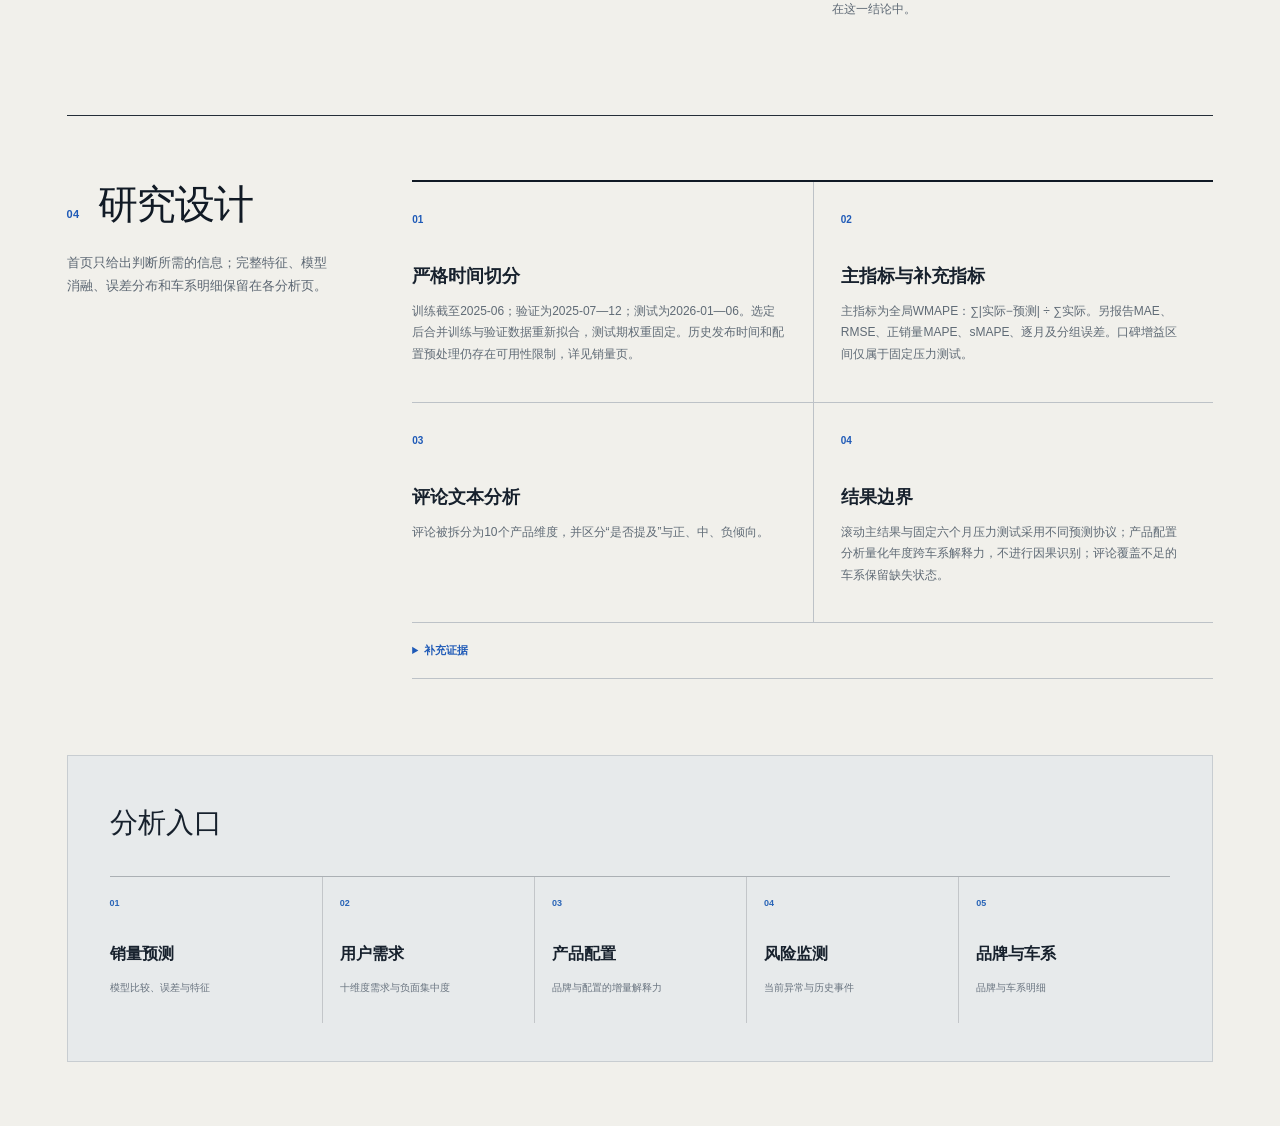
==== commit 35fe3dc2: "Fix forecast time isolation and align public reports Bind configuration preprocessing to each traini" ====
--- a/app/index.html
+++ b/app/index.html
@@ -103,7 +103,7 @@
             <p class="home-label" data-i18n="home_figure_label">图 1 · 市场背景</p>
             <h2 id="market-title" data-i18n="home_market_title">样本市场的月度销量与时间切分</h2>
           </div>
-          <p data-i18n="home_market_note">阴影区域标出训练、验证与测试期。测试期数据只用于最终评价，不参与参数选择。</p>
+          <p data-i18n="home_market_note">阴影标出原定训练、验证与测试窗口。2026年评价窗口已用于开发复核，当前结果不构成新的独立盲测。</p>
         </div>
         <div id="chartTrend" class="home-chart" role="img" aria-label="Monthly sales with train validation and test periods"></div>
         <div class="home-figure-caption"><span data-i18n="home_market_source">来源：公开月销量数据，自然月汇总。</span><span data-i18n="home_market_scope">图示为市场背景；模型评价以371车系测试样本为准。</span></div>
@@ -126,8 +126,8 @@
                 <tbody>
                   <tr><td><strong data-i18n="home_model_naive">沿用上月销量（朴素基准）</strong><span data-i18n="home_model_naive_note">每次预测直接沿用最近一个已公布月份</span></td><td id="model-naive-global">—</td><td id="model-naive-median">—</td><td class="home-neutral">—</td></tr>
                   <tr class="home-best-core"><td><strong data-i18n="home_model_baseline">滚动单月季节增强 XGBoost（主结果）</strong><span data-i18n="home_model_baseline_note">每月更新下月预测，加入12个月季节滞后与历史均值</span></td><td id="model-base-global">—</td><td id="model-base-median">—</td><td id="model-base-gain">—</td></tr>
-                  <tr><td><strong data-i18n="home_model_stress">固定六个月综合方案</strong><span data-i18n="home_model_stress_note">固定起点，含口碑与冷启动补充；仅作压力测试</span></td><td id="model-core-global">—</td><td id="model-core-median">—</td><td id="model-core-gain">—</td></tr>
-                  <tr><td><strong data-i18n="home_model_stress_naive">固定六个月朴素基准</strong><span data-i18n="home_model_stress_naive_note">固定起点下的最近6个月均值</span></td><td id="model-cold-global">—</td><td id="model-cold-median">—</td><td class="home-neutral">—</td></tr>
+                  <tr><td><strong data-i18n="home_model_stress">固定六个月平台评分模型</strong><span data-i18n="home_model_stress_note">固定起点平台评分模型；仅作压力测试</span></td><td id="model-core-global">—</td><td id="model-core-median">—</td><td id="model-core-gain">—</td></tr>
+                  <tr><td><strong data-i18n="home_model_stress_naive">固定六个月朴素基准</strong><span data-i18n="home_model_stress_naive_note">固定起点下的最近12个月均值</span></td><td id="model-cold-global">—</td><td id="model-cold-median">—</td><td class="home-neutral">—</td></tr>
                 </tbody>
               </table>
             </div>
@@ -169,7 +169,7 @@
           </div>
           <details class="home-audit-note">
             <summary data-i18n="home_audit_summary">补充证据</summary>
-            <div><p data-i18n="home_audit_text">固定六个月压力测试中的口碑增强点估计改善0.697个百分点；5,000次车系聚类重采样的95%区间为−0.234至1.873个百分点，区间跨0，因此不把它当作滚动主结果的稳定增益。</p></div>
+            <div><p data-i18n="home_audit_text">固定六个月压力测试中的口碑增强点估计改善0.980个百分点；5,000次车系聚类重采样的95%区间为−0.0047至2.2331个百分点，区间跨0，因此不把它当作滚动主结果的稳定增益。</p></div>
           </details>
         </div>
       </section>
@@ -189,8 +189,8 @@
 
   <script src="static/js/lib/echarts.min.js"></script>
   <script src="static/js/theme.js"></script>
-  <script src="static/js/common.js?v=20260829-1"></script>
-  <script src="static/js/i18n.js?v=20260830-1"></script>
+  <script src="static/js/common.js?v=20260905-1"></script>
+  <script src="static/js/i18n.js?v=20260907-1"></script>
   <script>
     try { window.I18N.apply(); } catch (e) {}
     document.querySelectorAll('[data-i18n]').forEach(function (el) { el.style.visibility = 'visible'; });
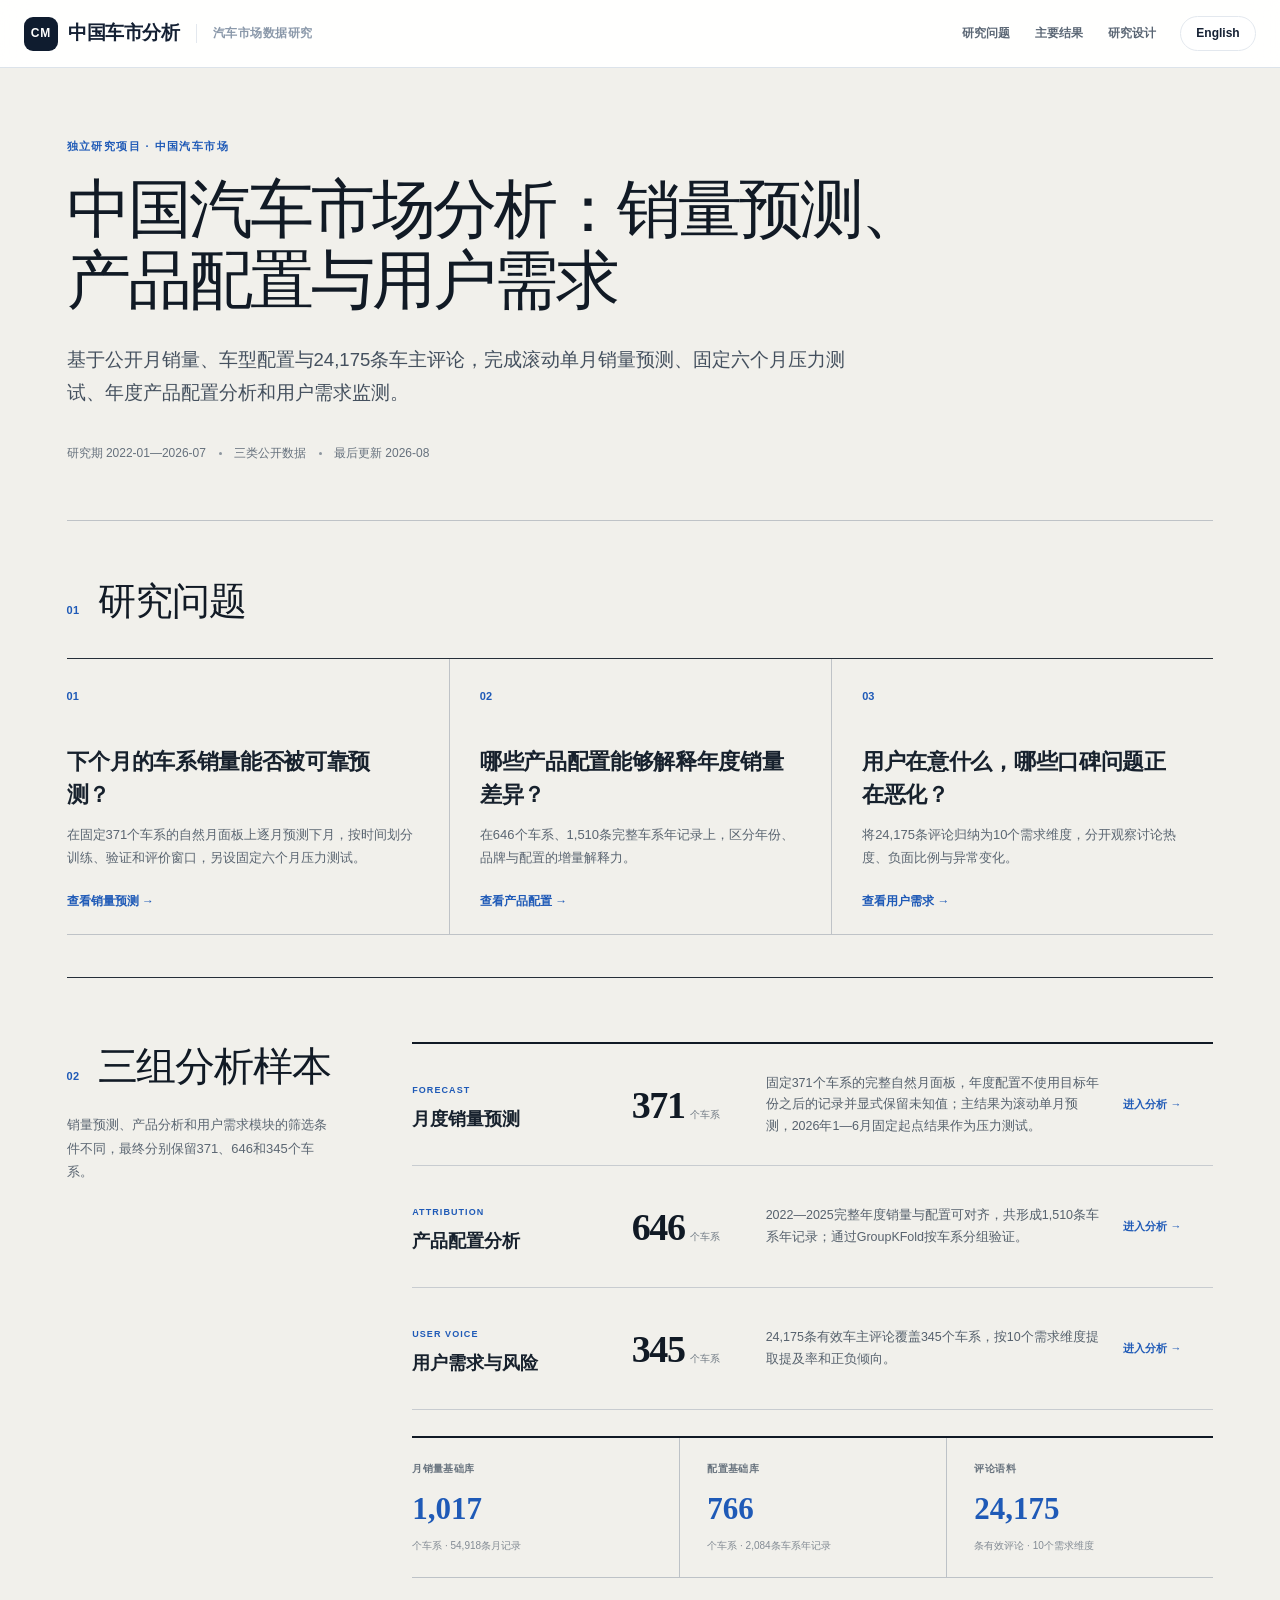
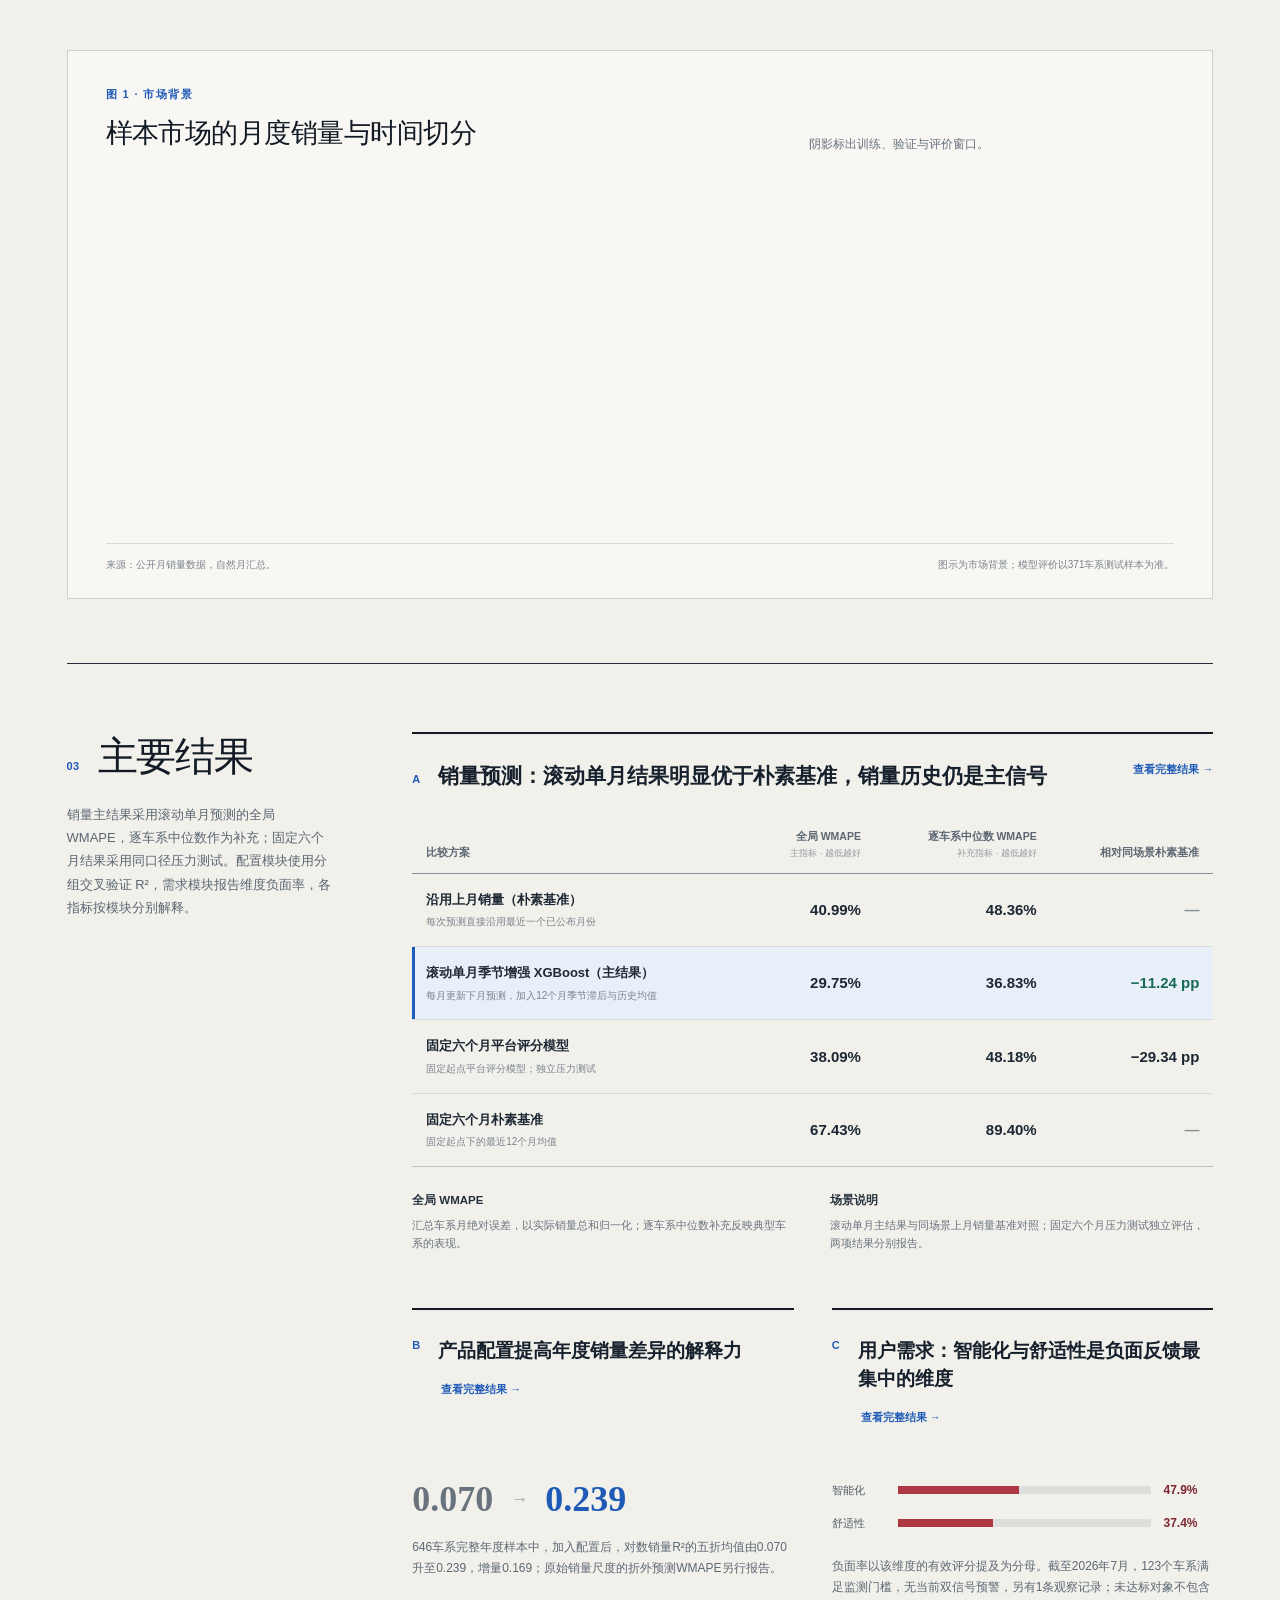
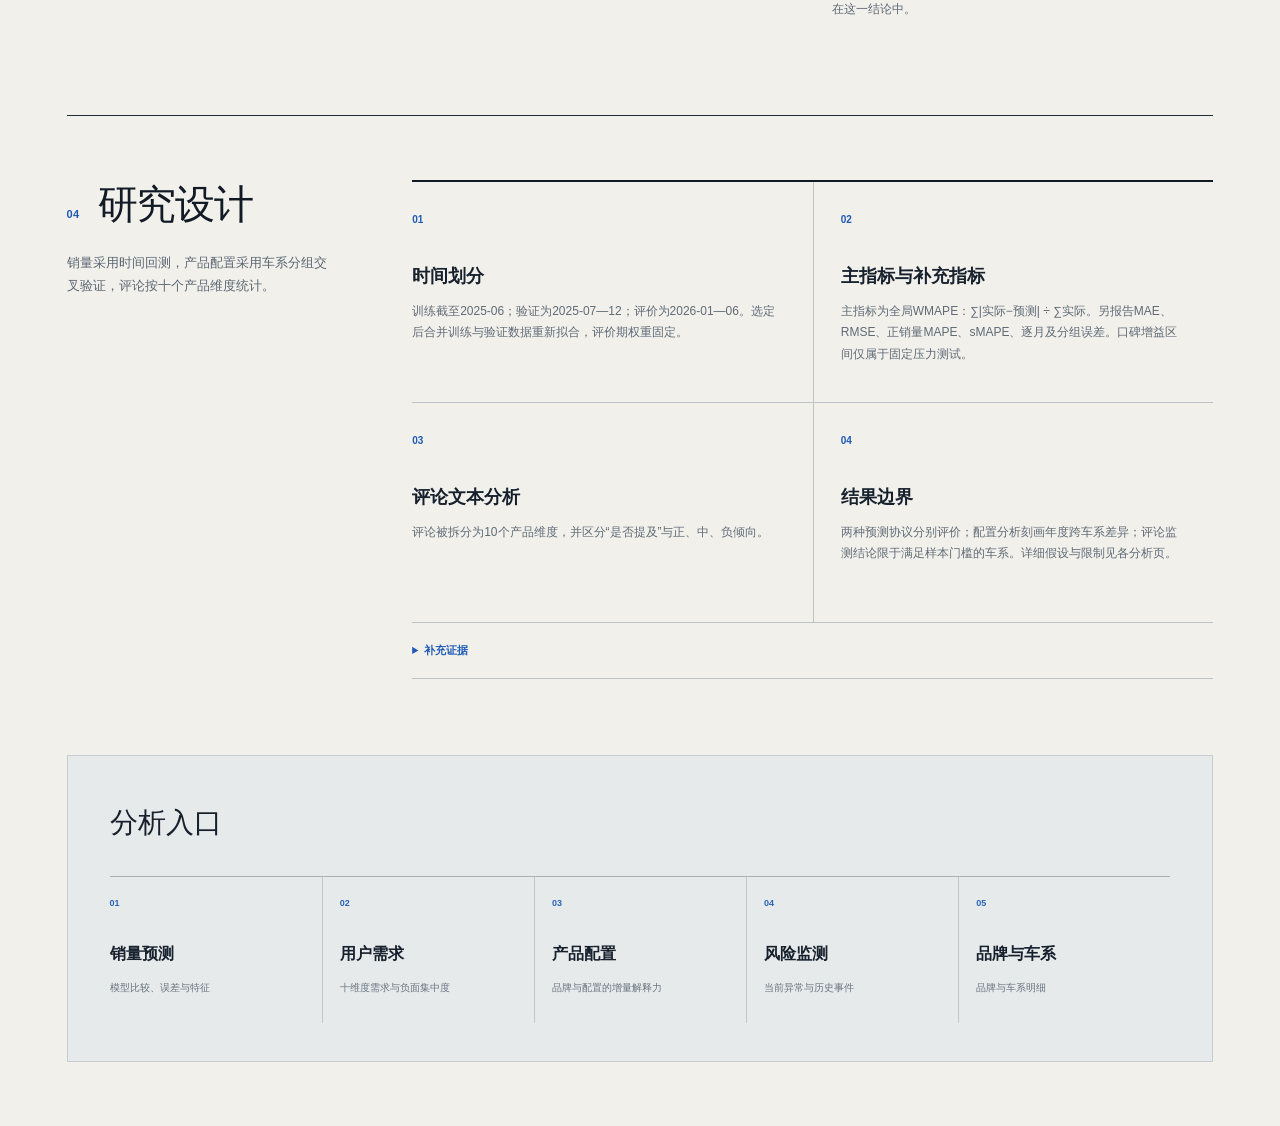
==== commit 135dbf34: "Refine bilingual reports and remove outdated figures" ====
--- a/app/index.html
+++ b/app/index.html
@@ -45,7 +45,7 @@
           <a class="home-question" href="forecast.html">
             <span class="home-question-no">01</span>
             <h3 data-i18n="home_q1_title">下个月的车系销量能否被可靠预测？</h3>
-            <p data-i18n="home_q1_body">在固定371个车系的完整自然月面板上每月更新下月预测，并将固定六个月递归结果作为压力测试，严格隔离训练、验证与测试期。</p>
+            <p data-i18n="home_q1_body">在固定371个车系的自然月面板上逐月预测下月，按时间划分训练、验证和评价窗口，另设固定六个月压力测试。</p>
             <span class="home-question-link" data-i18n="home_q1_link">查看销量预测 →</span>
           </a>
           <a class="home-question" href="attribution.html">
@@ -103,7 +103,7 @@
             <p class="home-label" data-i18n="home_figure_label">图 1 · 市场背景</p>
             <h2 id="market-title" data-i18n="home_market_title">样本市场的月度销量与时间切分</h2>
           </div>
-          <p data-i18n="home_market_note">阴影标出原定训练、验证与测试窗口。2026年评价窗口已用于开发复核，当前结果不构成新的独立盲测。</p>
+          <p data-i18n="home_market_note">阴影标出训练、验证与评价窗口。</p>
         </div>
         <div id="chartTrend" class="home-chart" role="img" aria-label="Monthly sales with train validation and test periods"></div>
         <div class="home-figure-caption"><span data-i18n="home_market_source">来源：公开月销量数据，自然月汇总。</span><span data-i18n="home_market_scope">图示为市场背景；模型评价以371车系测试样本为准。</span></div>
@@ -122,17 +122,17 @@
             </div>
             <div class="home-table-wrap">
               <table class="home-model-table">
-                <thead><tr><th data-i18n="home_model_col">比较方案</th><th><span data-i18n="home_global_col">全局 WMAPE</span><small data-i18n="home_primary_lower">主指标 · 越低越好</small></th><th><span data-i18n="home_median_col">逐车系中位数 WMAPE</span><small data-i18n="home_supporting_lower">补充指标 · 越低越好</small></th><th data-i18n="home_change_col">相对基线</th></tr></thead>
+                <thead><tr><th data-i18n="home_model_col">比较方案</th><th><span data-i18n="home_global_col">全局 WMAPE</span><small data-i18n="home_primary_lower">主指标 · 越低越好</small></th><th><span data-i18n="home_median_col">逐车系中位数 WMAPE</span><small data-i18n="home_supporting_lower">补充指标 · 越低越好</small></th><th data-i18n="home_change_col">相对同场景朴素基准</th></tr></thead>
                 <tbody>
                   <tr><td><strong data-i18n="home_model_naive">沿用上月销量（朴素基准）</strong><span data-i18n="home_model_naive_note">每次预测直接沿用最近一个已公布月份</span></td><td id="model-naive-global">—</td><td id="model-naive-median">—</td><td class="home-neutral">—</td></tr>
                   <tr class="home-best-core"><td><strong data-i18n="home_model_baseline">滚动单月季节增强 XGBoost（主结果）</strong><span data-i18n="home_model_baseline_note">每月更新下月预测，加入12个月季节滞后与历史均值</span></td><td id="model-base-global">—</td><td id="model-base-median">—</td><td id="model-base-gain">—</td></tr>
-                  <tr><td><strong data-i18n="home_model_stress">固定六个月平台评分模型</strong><span data-i18n="home_model_stress_note">固定起点平台评分模型；仅作压力测试</span></td><td id="model-core-global">—</td><td id="model-core-median">—</td><td id="model-core-gain">—</td></tr>
+                  <tr><td><strong data-i18n="home_model_stress">固定六个月平台评分模型</strong><span data-i18n="home_model_stress_note">固定起点平台评分模型；独立压力测试</span></td><td id="model-core-global">—</td><td id="model-core-median">—</td><td id="model-core-gain">—</td></tr>
                   <tr><td><strong data-i18n="home_model_stress_naive">固定六个月朴素基准</strong><span data-i18n="home_model_stress_naive_note">固定起点下的最近12个月均值</span></td><td id="model-cold-global">—</td><td id="model-cold-median">—</td><td class="home-neutral">—</td></tr>
                 </tbody>
               </table>
             </div>
             <div class="home-metric-explain">
-              <p><strong data-i18n="home_wmape_why">全局 WMAPE</strong><span data-i18n="home_wmape_answer">它按真实销量加权，更接近整体市场误差；同时展示逐车系中位数，防止高销量车系完全遮住长尾表现。</span></p>
+              <p><strong data-i18n="home_wmape_why">全局 WMAPE</strong><span data-i18n="home_wmape_answer">汇总车系月绝对误差，以实际销量总和归一化；逐车系中位数补充反映典型车系的表现。</span></p>
               <p><strong data-i18n="home_uncertainty_title">场景说明</strong><span data-i18n="home_uncertainty_body">滚动单月主结果与同场景上月销量基准对照；固定六个月压力测试独立评估，两项结果分别报告。</span></p>
             </div>
           </article>
@@ -141,7 +141,7 @@
             <article class="home-result-block">
               <div class="home-result-heading"><div><span class="home-result-index">B</span><h3 data-i18n="home_result_attr_title">产品配置提高年度销量差异的解释力</h3></div><a href="attribution.html" data-i18n="home_view_detail">查看完整结果 →</a></div>
               <div class="home-evidence-line"><strong>0.070</strong><span aria-hidden="true">→</span><strong class="accent">0.239</strong></div>
-              <p data-i18n="home_result_attr_body">在同一646车系完整年度口径下，加入配置后，GroupKFold验证 R² 从品牌模型的0.070提升至0.239；表明产品属性对年度跨车系差异具有增量解释力。年度截面 WMAPE 作为模块内辅助误差指标，与月度预测指标分别报告。</p>
+              <p data-i18n="home_result_attr_body">646车系完整年度样本中，加入配置后，对数销量R²的五折均值由0.070升至0.239，增量0.169；原始销量尺度的折外预测WMAPE另行报告。</p>
             </article>
             <article class="home-result-block">
               <div class="home-result-heading"><div><span class="home-result-index">C</span><h3 data-i18n="home_result_need_title">用户需求：智能化与舒适性是负面反馈最集中的维度</h3></div><a href="absa.html" data-i18n="home_view_detail">查看完整结果 →</a></div>
@@ -149,7 +149,7 @@
                 <div><span data-i18n="home_intelligence">智能化</span><i><b style="width:47.9%"></b></i><strong>47.9%</strong></div>
                 <div><span data-i18n="home_comfort">舒适性</span><i><b style="width:37.4%"></b></i><strong>37.4%</strong></div>
               </div>
-              <p data-i18n="home_result_need_body">负面率只在明确提及该维度的评论中计算；截至2026年7月，双信号系统无当前有效预警，保留1条观察记录。</p>
+              <p data-i18n="home_result_need_body">负面率以该维度的有效评分提及为分母。截至2026年7月，123个车系满足监测门槛，无当前双信号预警，另有1条观察记录；未达标对象不包含在这一结论中。</p>
             </article>
           </div>
         </div>
@@ -158,18 +158,18 @@
       <section class="home-report-section home-methods" aria-labelledby="method-title">
         <div class="home-section-aside">
           <h2 id="method-title"><span class="home-heading-no" aria-hidden="true">04</span><span data-i18n="home_methods_title">研究设计</span></h2>
-          <p data-i18n="home_methods_body">首页只给出判断所需的信息；完整特征、模型消融、误差分布和车系明细保留在各分析页。</p>
+          <p data-i18n="home_methods_body">销量采用时间回测，产品配置采用车系分组交叉验证，评论按十个产品维度统计。</p>
         </div>
         <div class="home-section-body">
           <div class="home-method-list">
-            <article><span>01</span><h3 data-i18n="home_method_time">严格时间切分</h3><p data-i18n="home_method_time_body">训练截至2025-06；验证为2025-07—12；测试为2026-01—06。每个预测月只使用当月第一天前已经发布的评论。</p></article>
-            <article><span>02</span><h3 data-i18n="home_method_metric">主指标与补充指标</h3><p data-i18n="home_method_metric_body">主指标为全局 WMAPE：∑|实际−预测| ÷ ∑实际。补充报告逐车系中位数 WMAPE、分车型误差与不确定性。</p></article>
+            <article><span>01</span><h3 data-i18n="home_method_time">时间划分</h3><p data-i18n="home_method_time_body">训练截至2025-06；验证为2025-07—12；评价为2026-01—06。选定后合并训练与验证数据重新拟合，评价期权重固定。</p></article>
+            <article><span>02</span><h3 data-i18n="home_method_metric">主指标与补充指标</h3><p data-i18n="home_method_metric_body">主指标为全局WMAPE：∑|实际−预测| ÷ ∑实际。另报告MAE、RMSE、正销量MAPE、sMAPE、逐月及分组误差。口碑增益区间仅属于固定压力测试。</p></article>
             <article><span>03</span><h3 data-i18n="home_method_text">评论文本分析</h3><p data-i18n="home_method_text_body">评论被拆分为10个产品维度，并区分“是否提及”与正、中、负倾向。</p></article>
-            <article><span>04</span><h3 data-i18n="home_method_limit">结果边界</h3><p data-i18n="home_method_limit_body">滚动主结果与固定六个月压力测试采用不同预测协议；产品配置分析量化年度跨车系解释力，不进行因果识别；评论覆盖不足的车系保留缺失状态。</p></article>
+            <article><span>04</span><h3 data-i18n="home_method_limit">结果边界</h3><p data-i18n="home_method_limit_body">两种预测协议分别评价；配置分析刻画年度跨车系差异；评论监测结论限于满足样本门槛的车系。详细假设与限制见各分析页。</p></article>
           </div>
           <details class="home-audit-note">
             <summary data-i18n="home_audit_summary">补充证据</summary>
-            <div><p data-i18n="home_audit_text">固定六个月压力测试中的口碑增强点估计改善0.980个百分点；5,000次车系聚类重采样的95%区间为−0.0047至2.2331个百分点，区间跨0，因此不把它当作滚动主结果的稳定增益。</p></div>
+            <div><p data-i18n="home_audit_text">固定六个月压力测试中的口碑增强点估计改善0.980个百分点；5,000次车系聚类重采样的95%区间为−0.0047至2.2331个百分点，稳定增益证据不足，故定位为辅助特征。</p></div>
           </details>
         </div>
       </section>
@@ -190,7 +190,7 @@
   <script src="static/js/lib/echarts.min.js"></script>
   <script src="static/js/theme.js"></script>
   <script src="static/js/common.js?v=20260905-1"></script>
-  <script src="static/js/i18n.js?v=20260907-1"></script>
+  <script src="static/js/i18n.js?v=20261006-1"></script>
   <script>
     try { window.I18N.apply(); } catch (e) {}
     document.querySelectorAll('[data-i18n]').forEach(function (el) { el.style.visibility = 'visible'; });
